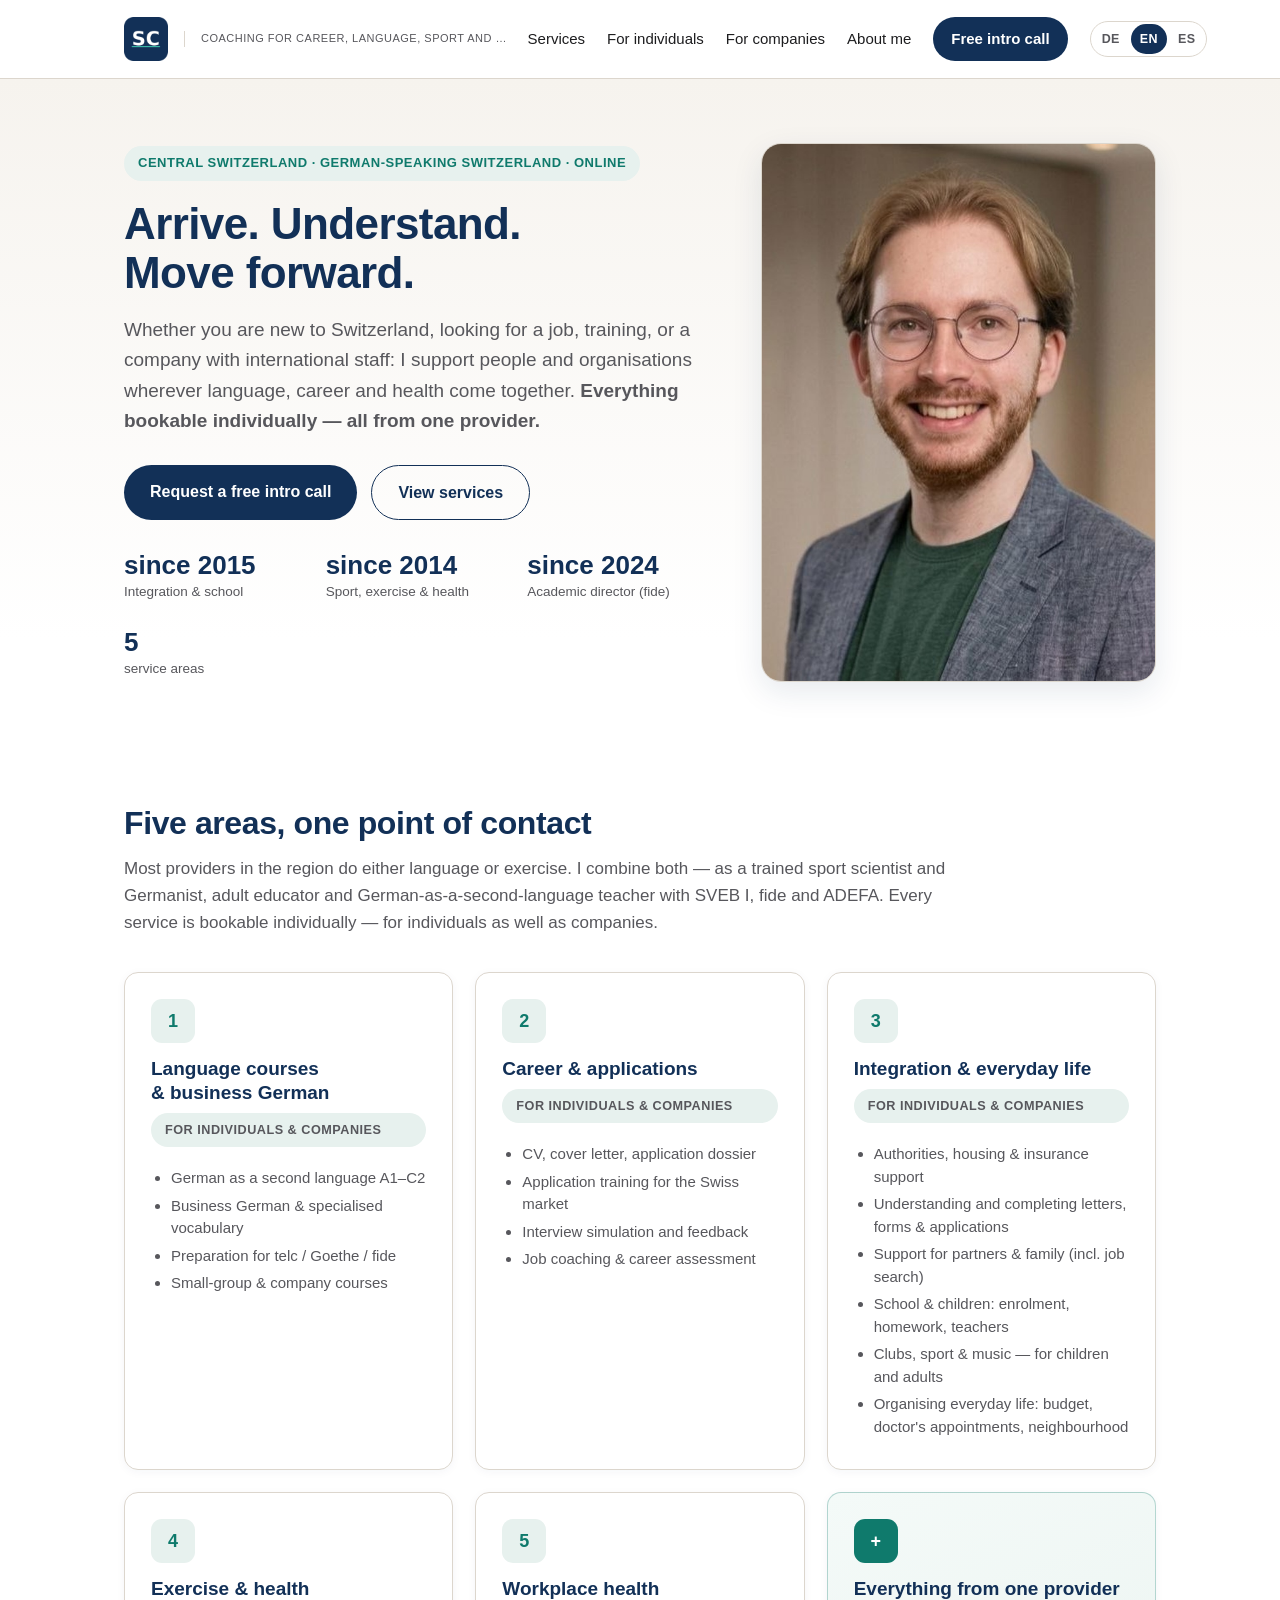
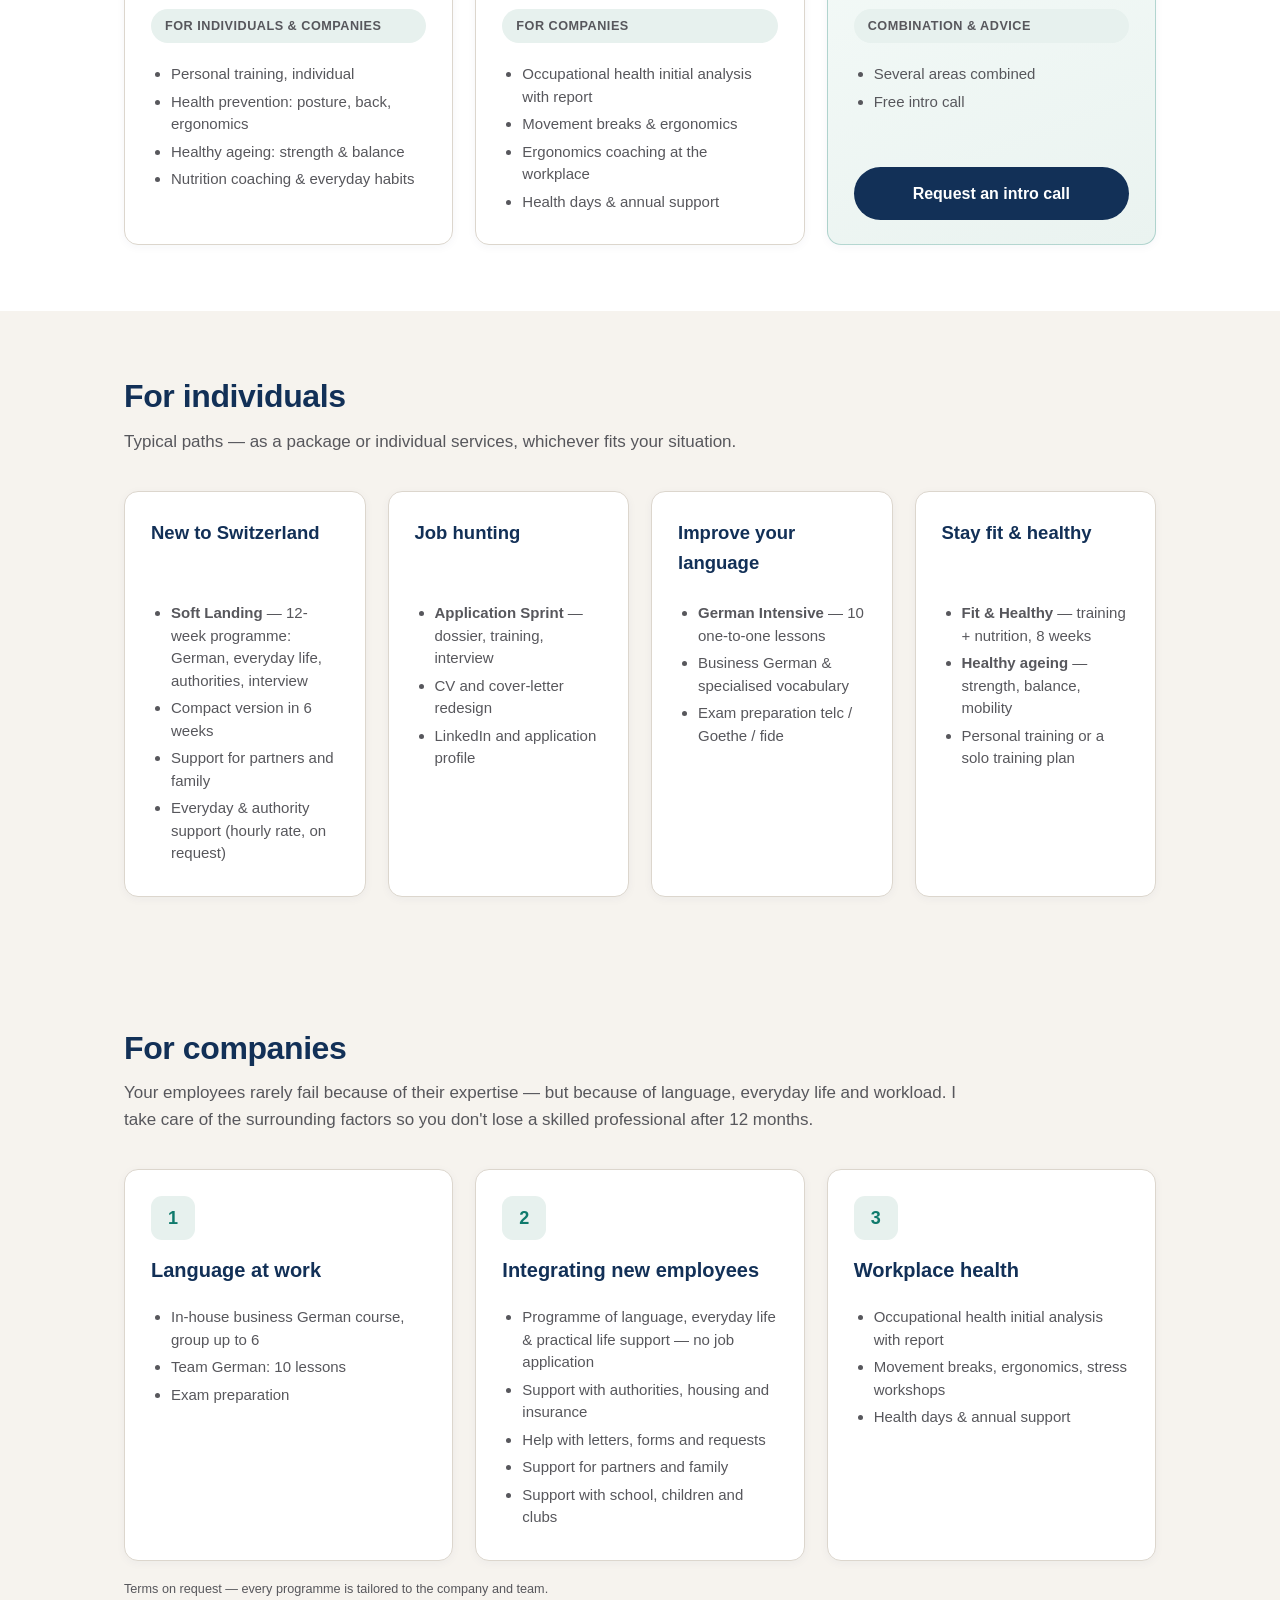
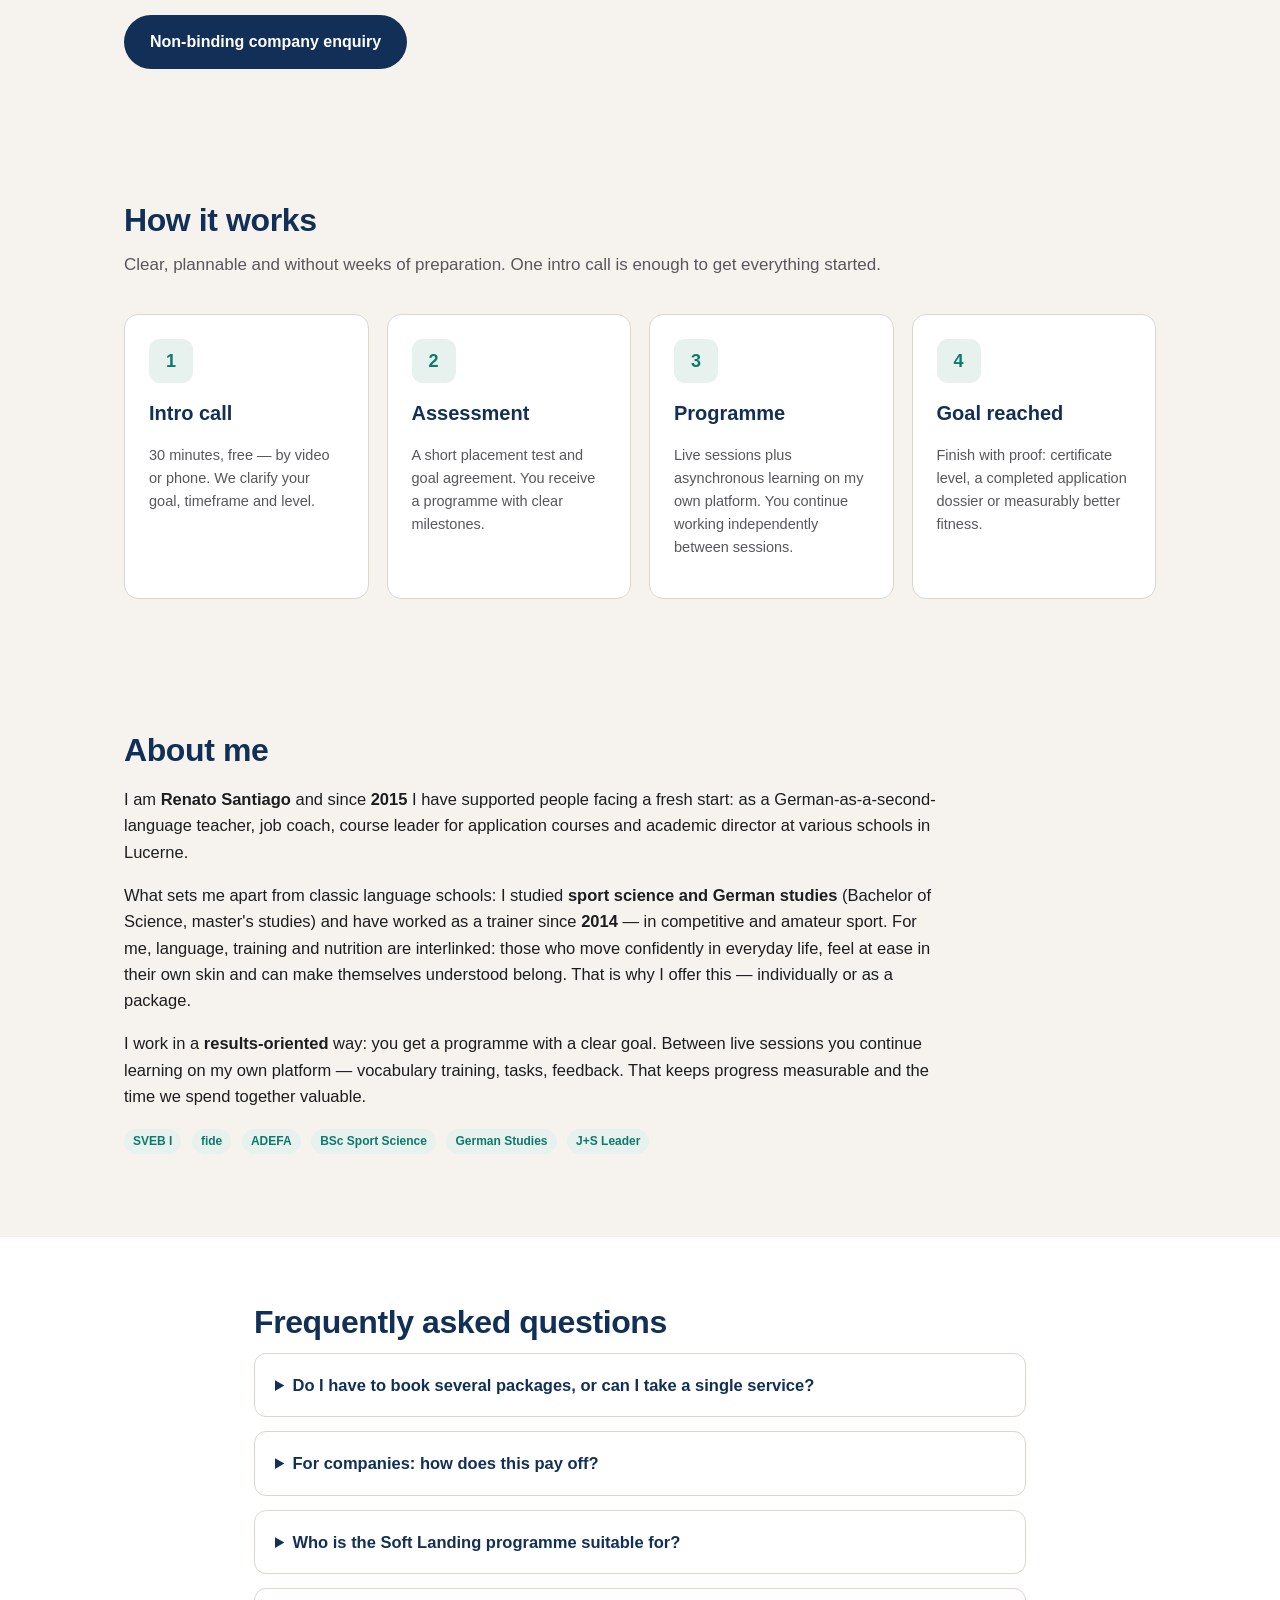
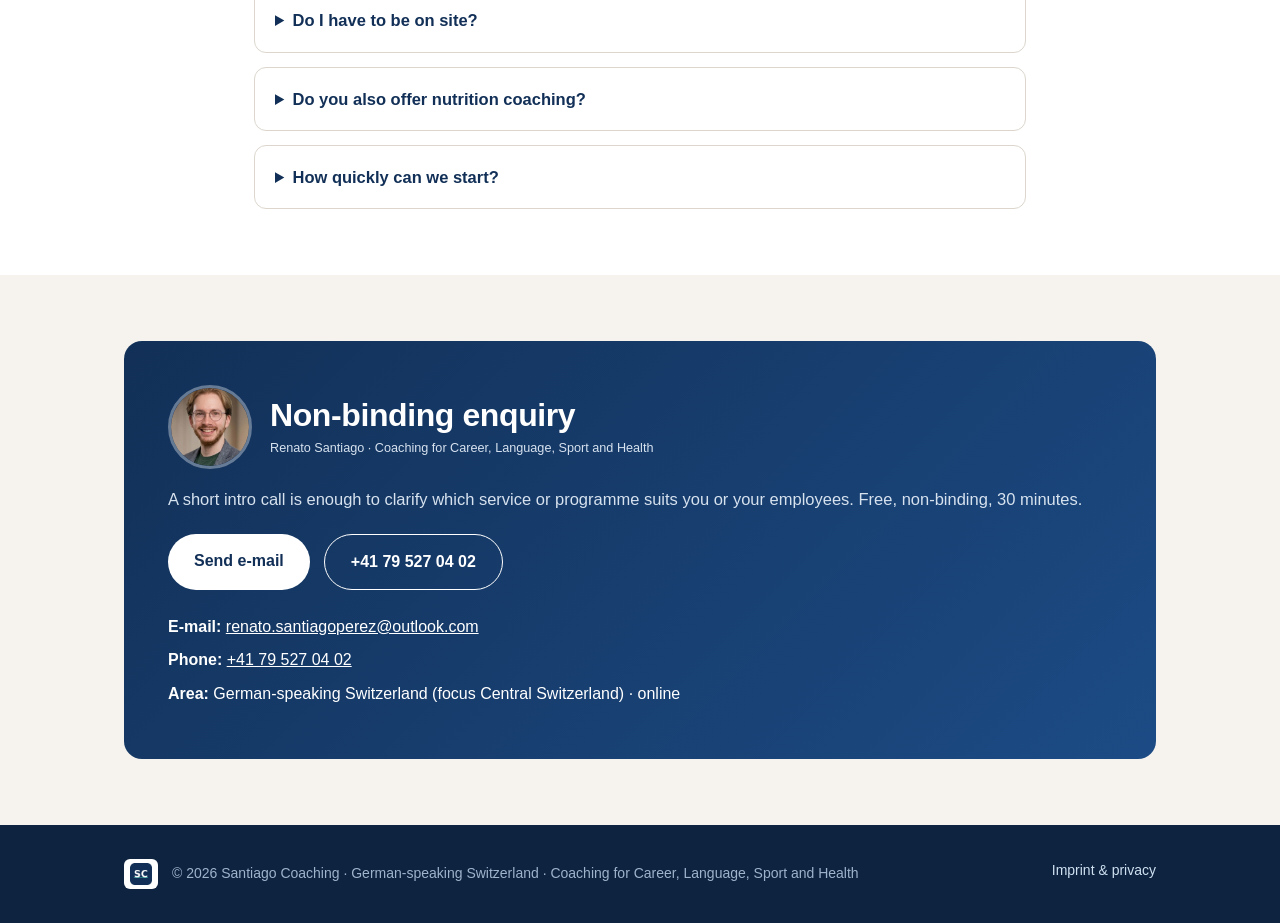
==== en/index.html @ b0f4c7f5 "Website: SC-Logo + Favicon, Preise entfernt (DE/EN/ES), og:title/Marke konsistent" ====
<!DOCTYPE html>
<html lang="en">
<head>
<meta charset="utf-8">
<meta name="viewport" content="width=device-width,initial-scale=1">
<title>Santiago Coaching — Coaching for Career, Language, Sport and Health</title>
<link rel="icon" type="image/png" sizes="32x32" href="../assets/favicon-32.png">
<link rel="icon" type="image/png" sizes="16x16" href="../assets/favicon-16.png">
<link rel="apple-touch-icon" sizes="180x180" href="../assets/favicon-180.png">
<meta property="og:image" content="https://santiagocoaching.ch/assets/og-image.png">
<meta name="description" content="Language courses, business German, job-application and integration support, plus exercise, health and nutrition coaching — all from one provider, in German-speaking Switzerland. For individuals and companies.">
<link rel="canonical" href="https://santiagocoaching.ch/en/">
<link rel="alternate" hreflang="de-CH" href="https://santiagocoaching.ch/">
<link rel="alternate" hreflang="en" href="https://santiagocoaching.ch/en/">
<link rel="alternate" hreflang="es" href="https://santiagocoaching.ch/es/">
<meta property="og:title" content="Renato Santiago — Language, Career, Integration &amp; Health">
<meta property="og:description" content="Arrive. Understand. Move forward. Language courses, career &amp; applications, integration, exercise &amp; health — all from one provider in German-speaking Switzerland.">
<meta property="og:type" content="website">
<meta property="og:locale" content="en">
<link rel="stylesheet" href="../assets/style.css">
</head>
<body>

<header class="site">
  <div class="wrap">
    <div class="brand">
      <img class="logo" src="../assets/logo-santiago-coaching.png" alt="Santiago Coaching" width="80" height="80">
      <span class="brand-sub">Coaching for Career, Language, Sport and Health</span>
    </div>
    <nav class="main">
      <a href="#services">Services</a>
      <a href="#private">For individuals</a>
      <a href="#companies">For companies</a>
      <a href="#about">About me</a>
      <a class="cta" href="#contact">Free intro call</a>
      <span class="langswitch">
        <a href="../" >DE</a>
        <a href="./" class="active">EN</a>
        <a href="../es/">ES</a>
      </span>
    </nav>
  </div>
</header>

<div class="hero">
  <div class="wrap">
    <div>
      <span class="eyebrow">Central Switzerland · German-speaking Switzerland · online</span>
      <h1>Arrive. Understand.<br>Move forward.</h1>
      <p class="lead">
        Whether you are new to Switzerland, looking for a job, training, or a company with
        international staff: I support people and organisations wherever language, career and
        health come together.
        <strong>Everything bookable individually — all from one provider.</strong>
      </p>
      <div class="btnrow">
        <a class="btn primary" href="#contact">Request a free intro call</a>
        <a class="btn ghost" href="#services">View services</a>
      </div>
      <div class="trust">
        <div><b>since 2015</b>Integration &amp; school</div>
        <div><b>since 2014</b>Sport, exercise &amp; health</div>
        <div><b>since 2024</b>Academic director (fide)</div>
        <div><b>5</b>service areas</div>
      </div>
    </div>
    <div class="photo">
      <img src="../assets/hero_portrait.jpg" alt="Portrait of Renato Santiago — coach for language, career, integration and health in German-speaking Switzerland" width="626" height="856">
    </div>
  </div>
</div>

<section id="services">
  <div class="wrap">
    <h2>Five areas, one point of contact</h2>
    <p class="sub">
      Most providers in the region do either language or exercise.
      I combine both — as a trained sport scientist and Germanist, adult educator and
      German-as-a-second-language teacher with SVEB I, fide and ADEFA. Every service is
      bookable individually — for individuals as well as companies.
    </p>
    <div class="grid c3 services">

      <div class="card">
        <div class="ico">1</div>
        <h3>Language courses &amp; business German</h3>
        <p class="small eyebrow">for individuals &amp; companies</p>
        <ul>
          <li>German as a second language A1–C2</li>
          <li>Business German &amp; specialised vocabulary</li>
          <li>Preparation for telc / Goethe / fide</li>
          <li>Small-group &amp; company courses</li>
        </ul>
      </div>

      <div class="card">
        <div class="ico">2</div>
        <h3>Career &amp; applications</h3>
        <p class="small eyebrow">for individuals &amp; companies</p>
        <ul>
          <li>CV, cover letter, application dossier</li>
          <li>Application training for the Swiss market</li>
          <li>Interview simulation and feedback</li>
          <li>Job coaching &amp; career assessment</li>
        </ul>
      </div>

      <div class="card">
        <div class="ico">3</div>
        <h3>Integration &amp; everyday life</h3>
        <p class="small eyebrow">for individuals &amp; companies</p>
        <ul>
          <li>Authorities, housing &amp; insurance support</li>
          <li>Understanding and completing letters, forms &amp; applications</li>
          <li>Support for partners &amp; family (incl. job search)</li>
          <li>School &amp; children: enrolment, homework, teachers</li>
          <li>Clubs, sport &amp; music — for children and adults</li>
          <li>Organising everyday life: budget, doctor's appointments, neighbourhood</li>
        </ul>
      </div>

      <div class="card">
        <div class="ico">4</div>
        <h3>Exercise &amp; health</h3>
        <p class="small eyebrow">for individuals &amp; companies</p>
        <ul>
          <li>Personal training, individual</li>
          <li>Health prevention: posture, back, ergonomics</li>
          <li>Healthy ageing: strength &amp; balance</li>
          <li>Nutrition coaching &amp; everyday habits</li>
        </ul>
      </div>


      <div class="card">
        <div class="ico">5</div>
        <h3>Workplace health</h3>
        <p class="small eyebrow">for companies</p>
        <ul>
          <li>Occupational health initial analysis with report</li>
          <li>Movement breaks &amp; ergonomics</li>
          <li>Ergonomics coaching at the workplace</li>
          <li>Health days &amp; annual support</li>
        </ul>
      </div>

      <div class="card cta-card">
        <div class="ico">+</div>
        <h3>Everything from one provider</h3>
        <p class="small eyebrow">Combination &amp; advice</p>
        <ul>
          <li>Several areas combined</li>
          <li>Free intro call</li>
        </ul>
        <a class="btn primary" href="#contact" style="margin-top:auto">Request an intro call</a>
      </div>

    </div>
  </div>
</section>

<section class="alt" id="private">
  <div class="wrap">
    <h2>For individuals</h2>
    <p class="sub">Typical paths — as a package or individual services, whichever fits your situation.</p>
    <div class="grid c4">
      <div class="card">
        <h3>New to Switzerland</h3>
        <ul>
          <li><strong>Soft Landing</strong> — 12-week programme: German, everyday life, authorities, interview</li>
          <li>Compact version in 6 weeks</li>
          <li>Support for partners and family</li>
          <li>Everyday &amp; authority support (hourly rate, on request)</li>
        </ul>
      </div>
      <div class="card">
        <h3>Job hunting</h3>
        <ul>
          <li><strong>Application Sprint</strong> — dossier, training, interview</li>
          <li>CV and cover-letter redesign</li>
          <li>LinkedIn and application profile</li>
        </ul>
      </div>
      <div class="card">
        <h3>Improve your language</h3>
        <ul>
          <li><strong>German Intensive</strong> — 10 one-to-one lessons</li>
          <li>Business German &amp; specialised vocabulary</li>
          <li>Exam preparation telc / Goethe / fide</li>
        </ul>
      </div>
      <div class="card">
        <h3>Stay fit &amp; healthy</h3>
        <ul>
          <li><strong>Fit &amp; Healthy</strong> — training + nutrition, 8 weeks</li>
          <li><strong>Healthy ageing</strong> — strength, balance, mobility</li>
          <li>Personal training or a solo training plan</li>
        </ul>
      </div>
    </div>
  </div>
</section>


<section class="alt" id="companies">
  <div class="wrap">
    <h2>For companies</h2>
    <p class="sub">
      Your employees rarely fail because of their expertise — but because of language, everyday
      life and workload. I take care of the surrounding factors so you don't lose a skilled
      professional after 12 months.
    </p>
    <div class="grid c3">
      <div class="card">
        <div class="ico">1</div>
        <h3>Language at work</h3>
        <ul>
          <li>In-house business German course, group up to 6</li>
          <li>Team German: 10 lessons</li>
          <li>Exam preparation</li>
        </ul>
      </div>
      <div class="card">
        <div class="ico">2</div>
        <h3>Integrating new employees</h3>
        <ul>
          <li>Programme of language, everyday life &amp; practical life support — no job application</li>
          <li>Support with authorities, housing and insurance</li>
          <li>Help with letters, forms and requests</li>
          <li>Support for partners and family</li>
          <li>Support with school, children and clubs</li>
        </ul>
      </div>
      <div class="card">
        <div class="ico">3</div>
        <h3>Workplace health</h3>
        <ul>
          <li>Occupational health initial analysis with report</li>
          <li>Movement breaks, ergonomics, stress workshops</li>
          <li>Health days &amp; annual support</li>
        </ul>
      </div>
    </div>
    <p class="small" style="margin-top:18px">Terms on request — every programme is tailored to the company and team.</p>
    <div class="btnrow" style="margin-top:16px">
      <a class="btn primary" href="#contact">Non-binding company enquiry</a>
    </div>
  </div>
</section>

<section class="alt" id="process">
  <div class="wrap">
    <h2>How it works</h2>
    <p class="sub">Clear, plannable and without weeks of preparation. One intro call is enough to get everything started.</p>
    <div class="steps">
      <div class="step">
        <h3>Intro call</h3>
        <p class="small">30 minutes, free — by video or phone. We clarify your goal, timeframe and level.</p>
      </div>
      <div class="step">
        <h3>Assessment</h3>
        <p class="small">A short placement test and goal agreement. You receive a programme with clear milestones.</p>
      </div>
      <div class="step">
        <h3>Programme</h3>
        <p class="small">Live sessions plus asynchronous learning on my own platform. You continue working independently between sessions.</p>
      </div>
      <div class="step">
        <h3>Goal reached</h3>
        <p class="small">Finish with proof: certificate level, a completed application dossier or measurably better fitness.</p>
      </div>
    </div>
  </div>
</section>

<section class="alt" id="about">
  <div class="wrap">
    <div class="narrow">
    <h2>About me</h2>
    <p>
      I am <strong>Renato Santiago</strong> and since <strong>2015</strong> I have supported people
      facing a fresh start: as a German-as-a-second-language teacher, job coach, course leader
      for application courses and academic director at various schools in Lucerne.
    </p>
    <p>
      What sets me apart from classic language schools: I studied <strong>sport science and
      German studies</strong> (Bachelor of Science, master's studies) and have worked as a trainer
      since <strong>2014</strong> — in competitive and amateur sport. For me, language, training
      and nutrition are interlinked: those who move confidently in everyday life, feel at ease in
      their own skin and can make themselves understood belong. That is why I offer this — individually or as a package.
    </p>
    <p>
      I work in a <strong>results-oriented</strong> way: you get a programme with a clear goal. Between live sessions you continue learning on my own
      platform — vocabulary training, tasks, feedback. That keeps progress measurable and the time we
      spend together valuable.
    </p>
    <p>
      <span class="badge">SVEB I</span>
      <span class="badge">fide</span>
      <span class="badge">ADEFA</span>
      <span class="badge">BSc Sport Science</span>
      <span class="badge">German Studies</span>
      <span class="badge">J+S Leader</span>
    </p>
    </div>
  </div>
</section>

<section id="faq">
  <div class="wrap narrow">
    <h2>Frequently asked questions</h2>
    <div class="faq">
      <details>
        <summary>Do I have to book several packages, or can I take a single service?</summary>
        <p>Single services are always possible. The packages — for example <strong>Soft Landing</strong> — are just suggestions from the toolkit and can be shortened, extended or combined. Individual lessons, a training plan or nutrition coaching are equally bookable.</p>
      </details>
      <details>
        <summary>For companies: how does this pay off?</summary>
        <p>Experience shows that a failed international assignment costs a company a multiple of the integration programme — through re-recruitment, vacancy and lost productivity. The programme is therefore risk mitigation, not a training-cost line item. Terms on request.</p>
      </details>
      <details>
        <summary>Who is the Soft Landing programme suitable for?</summary>
        <p>For people who are new to Switzerland and want to arrive professionally — from day one. Also suitable for partners.</p>
      </details>
      <details>
        <summary>Do I have to be on site?</summary>
        <p>No. Live sessions take place by video, and you use the learning platform independently of time. On-site appointments in German-speaking Switzerland are possible on request, for example for application or authority support.</p>
      </details>
      <details>
        <summary>Do you also offer nutrition coaching?</summary>
        <p>Yes — as coaching on habits, everyday practicality and sports nutrition. Not nutrition <em>therapy</em>, not medical treatment and no health-insurance billing. If someone needs medical nutrition, I refer them to a recognised specialist.</p>
      </details>
      <details>
        <summary>How quickly can we start?</summary>
        <p>Usually within two weeks of the intro call. For urgent cases (start date already agreed) short-notice start dates are possible too.</p>
      </details>
    </div>
  </div>
</section>

<section class="alt" id="contact">
  <div class="wrap">
    <div class="contact-box">
      <div class="contact-head">
        <img class="contact-avatar" src="../assets/avatar_renato.jpg" alt="Renato Santiago" width="96" height="96">
        <div>
          <h2 style="margin-bottom:4px">Non-binding enquiry</h2>
          <p class="small" style="margin:0">Renato Santiago · Coaching for Career, Language, Sport and Health</p>
        </div>
      </div>
      <p>A short intro call is enough to clarify which service or programme suits you or your employees. Free, non-binding, 30 minutes.</p>
      <div class="btnrow" style="margin-top:22px">
        <a class="btn primary" href="mailto:renato.santiagoperez@outlook.com?subject=Enquiry%20Renato%20Santiago">Send e-mail</a>
        <a class="btn ghost" style="border-color:#fff;color:#fff" href="tel:+41795270402">+41 79 527 04 02</a>
      </div>
      <ul class="contact-list">
        <li><strong>E-mail:</strong> <a href="mailto:renato.santiagoperez@outlook.com">renato.santiagoperez@outlook.com</a></li>
        <li><strong>Phone:</strong> <a href="tel:+41795270402">+41 79 527 04 02</a></li>
        <li><strong>Area:</strong> German-speaking Switzerland (focus Central Switzerland) · online</li>
      </ul>
    </div>
  </div>
</section>

<footer class="site">
  <div class="wrap">
    <div class="foot-brand">
      <img src="../assets/logo-santiago-coaching.png" alt="Santiago Coaching" height="34" width="34">
      <span>© 2026 Santiago Coaching · German-speaking Switzerland · Coaching for Career, Language, Sport and Health</span>
    </div>
    <div>
      <a href="imprint.html">Imprint &amp; privacy</a>
    </div>
  </div>
</footer>

</body>
</html>
---- assets/style.css ----
/* Renato Santiago — Grundstyles (Web + Print) */
:root{
  --navy:#123057;
  --navy-2:#1c4b85;
  --teal:#0f7a6c;
  --sand:#f6f3ee;
  --line:#dcd6cd;
  --ink:#1d1d1f;
  --grey:#57575c;
  --white:#ffffff;
  --shadow:0 10px 30px rgba(18,48,87,.10);
  --radius:14px;
}
*{box-sizing:border-box}
html{-webkit-text-size-adjust:100%}
body{
  margin:0;
  font-family:"Inter","Helvetica Neue",Helvetica,Arial,sans-serif;
  color:var(--ink);
  background:var(--white);
  line-height:1.6;
  font-size:16.5px;
}
img{max-width:100%;display:block}
a{color:var(--navy-2);text-decoration:none}
a:hover{text-decoration:underline}

.wrap{max-width:1080px;margin:0 auto;padding:0 24px}
.narrow{max-width:820px}

/* ---------- Header ---------- */
header.site{
  position:sticky;top:0;z-index:50;
  background:rgba(255,255,255,.94);
  backdrop-filter:blur(8px);
  border-bottom:1px solid var(--line);
}
header.site .wrap{display:flex;align-items:center;justify-content:space-between;gap:18px;height:78px}
.brand{display:flex;align-items:center;gap:16px;font-weight:700;color:var(--navy);letter-spacing:.2px;min-width:0}
.brand img.logo{height:44px;width:auto;flex:none}
.brand .brand-sub{
  display:block;font-weight:500;color:var(--grey);font-size:11px;letter-spacing:.5px;
  text-transform:uppercase;border-left:1px solid var(--line);padding-left:16px;line-height:1.4;
  white-space:nowrap;overflow:hidden;text-overflow:ellipsis;
}
nav.main{display:flex;gap:22px;font-size:15px;align-items:center;flex-wrap:nowrap;min-width:0}
nav.main a{white-space:nowrap}
nav.main a{color:var(--ink);font-weight:500}
nav.main a.cta{
  background:var(--navy);color:#fff;padding:10px 18px;border-radius:999px;font-weight:600;
}
nav.main a.cta:hover{background:var(--navy-2);text-decoration:none}

/* ---------- Language switcher ---------- */
nav.main .langswitch{display:flex;gap:2px;align-items:center;border:1px solid var(--line);border-radius:999px;padding:2px}
nav.main .langswitch a{
  font-size:12.5px;font-weight:600;padding:5px 9px;border-radius:999px;color:var(--grey);
  letter-spacing:.4px;
}
nav.main .langswitch a:hover{background:#eef3f9;text-decoration:none}
nav.main .langswitch a.active{background:var(--navy);color:#fff}
@media (max-width:900px){
  nav.main .langswitch a{padding:4px 7px;font-size:12px}
}


/* ---------- Hero ---------- */
.hero{background:linear-gradient(180deg,var(--sand),var(--white) 85%)}
.hero .wrap{
  display:grid;grid-template-columns:1.25fr .85fr;gap:56px;align-items:start;
  padding:64px 24px 56px;
}
.hero .wrap > *{min-width:0}
.hero .wrap{align-items:center}
.hero .photo{align-self:start}
.eyebrow{
  display:inline-block;background:#e7f1ee;color:var(--teal);
  font-size:13px;font-weight:700;letter-spacing:.5px;text-transform:uppercase;
  padding:7px 14px;border-radius:999px;margin-bottom:18px;
}
.hero h1{font-size:44px;line-height:1.12;margin:0 0 18px;color:var(--navy);letter-spacing:-.6px}
.hero p.lead{font-size:19px;color:var(--grey);margin:0 0 28px;max-width:56ch}
.btnrow{display:flex;gap:14px;flex-wrap:wrap}
.btn{
  display:inline-block;padding:14px 26px;border-radius:999px;font-weight:600;font-size:16px;
  transition:transform .15s ease, background .15s ease;
}
.btn.primary{background:var(--navy);color:#fff}
.btn.primary:hover{background:var(--navy-2);text-decoration:none;transform:translateY(-1px)}
.btn.ghost{border:1.5px solid var(--navy);color:var(--navy);background:transparent}
.btn.ghost:hover{background:#eef3f9;text-decoration:none}
.hero .photo{
  border-radius:20px;overflow:hidden;box-shadow:var(--shadow);
  border:1px solid var(--line);background:var(--sand);
}
.hero .photo img{width:100%;height:100%;object-fit:cover}
.trust{display:grid;grid-template-columns:repeat(3,minmax(0,1fr));gap:24px;margin-top:30px;align-items:start}
.trust div{font-size:13.5px;color:var(--grey);min-width:0;hyphens:auto}
.trust b{display:block;font-size:26px;color:var(--navy);line-height:1.2}
@media (max-width:640px){.trust{grid-template-columns:1fr 1fr;gap:20px}}

/* ---------- Sections ---------- */
section{padding:66px 0}
section.alt{background:var(--sand)}
h2{font-size:32px;color:var(--navy);margin:0 0 12px;letter-spacing:-.4px;line-height:1.2}
h3{font-size:20px;color:var(--navy);margin:0 0 8px}
.sub{color:var(--grey);font-size:17px;max-width:88ch;margin:0 0 36px}

/* Cards */
.grid{display:grid;gap:22px}
.grid > .card{align-items:stretch}
.grid.c4{grid-template-columns:repeat(4,minmax(0,1fr))}
.grid.c5{grid-template-columns:repeat(5,minmax(0,1fr))}
.grid.c3{grid-template-columns:repeat(3,minmax(0,1fr))}
.grid.c2{grid-template-columns:repeat(2,minmax(0,1fr))}
.card{
  background:#fff;border:1px solid var(--line);border-radius:var(--radius);
  padding:26px;box-shadow:0 2px 10px rgba(18,48,87,.045);
  display:flex;flex-direction:column;height:100%;
}
.card .ico{
  width:44px;height:44px;border-radius:11px;background:#e7f1ee;color:var(--teal);
  display:grid;place-items:center;font-weight:800;margin-bottom:14px;font-size:18px;
}
.card ul{margin:12px 0 0;padding-left:18px;color:var(--grey);font-size:15px;overflow-wrap:break-word}
.card li{margin-bottom:5px}
.card .price{margin-top:auto;padding-top:18px;font-weight:700;color:var(--navy);white-space:nowrap;font-size:15.5px}
.card ul{min-height:104px}
.card h3{min-height:0}
.grid.c4 .card h3{min-height:74px;font-size:18.5px;hyphens:auto}

/* Process */
.steps{counter-reset:s;display:grid;gap:18px;grid-template-columns:repeat(4,minmax(0,1fr))}
.step{background:#fff;border:1px solid var(--line);border-radius:var(--radius);padding:24px}
.step:before{
  counter-increment:s;content:counter(s);
  display:grid;place-items:center;width:44px;height:44px;border-radius:11px;
  background:#e7f1ee;color:var(--teal);font-weight:800;margin-bottom:14px;font-size:18px;
}
.step .small{font-size:14.5px;color:var(--grey)}

/* Table */
table{width:100%;border-collapse:collapse;background:#fff;border:1px solid var(--line);border-radius:var(--radius);overflow:hidden}
th,td{padding:15px 18px;text-align:left;border-bottom:1px solid var(--line);font-size:15.5px;vertical-align:top}
th{background:var(--navy);color:#fff;font-size:14px;letter-spacing:.3px;text-transform:uppercase}
tr:last-child td{border-bottom:none}
td.price,th.price{text-align:right;white-space:nowrap;font-weight:600;color:var(--navy)}
tr.hi td{background:#eef7f4}

/* FAQ */
.faq{display:grid;gap:14px}
details{background:#fff;border:1px solid var(--line);border-radius:12px;padding:18px 20px}
summary{cursor:pointer;font-weight:600;color:var(--navy)}
details p{margin:12px 0 0;color:var(--grey)}

/* Contact */
.contact-box{
  background:linear-gradient(135deg,var(--navy),var(--navy-2));
  color:#fff;border-radius:18px;padding:44px;
}
.contact-box h2{color:#fff}
.contact-box p{color:#d7e2ef}
.contact-box .btn.primary{background:#fff;color:var(--navy)}
.contact-list{margin:24px 0 0;padding:0;list-style:none}
.contact-list li{margin-bottom:8px;font-size:16px}
.contact-list a{color:#fff;text-decoration:underline}

/* Footer */
footer.site{background:#0d2340;color:#9fb3cb;padding:34px 0;font-size:14px}
footer.site a{color:#cfe0f0}
footer.site .wrap{display:flex;justify-content:space-between;gap:18px;flex-wrap:wrap}

/* ---------- Print / A4 documents ---------- */
@page{size:A4;margin:14mm 15mm}
body.print{font-size:11pt;line-height:1.5}
.doc-head{display:flex;justify-content:space-between;align-items:flex-start;gap:20px;border-bottom:3px solid var(--navy);padding-bottom:14px;margin-bottom:22px}
.doc-head .brand{font-size:20px}
.doc-head .meta{text-align:right;font-size:10pt;color:var(--grey);line-height:1.45}
body.print h1{font-size:23pt;color:var(--navy);margin:0 0 6px}
body.print h2{font-size:14pt;color:var(--navy);margin:22px 0 8px;border-bottom:1px solid var(--line);padding-bottom:5px}
body.print h3{font-size:11.5pt;margin:14px 0 4px}
body.print table{font-size:10pt}
body.print th,body.print td{padding:7px 10px}
body.print .grid.c3,body.print .grid.c2{grid-template-columns:repeat(2,1fr)}
body.print .card{padding:14px;box-shadow:none;break-inside:avoid}
body.print .avoid-break{break-inside:avoid}
.flyer{
  border:1px solid var(--line);border-radius:12px;padding:18px;break-inside:avoid;
}
.page-break{break-before:page}
.small{font-size:9.5pt;color:var(--grey)}
.badge{display:inline-block;background:#e7f1ee;color:var(--teal);font-size:9pt;font-weight:700;padding:3px 9px;border-radius:999px;margin-right:6px}

@media (max-width:1100px){
  .grid.c5{grid-template-columns:repeat(3,minmax(0,1fr))}
  .brand .brand-sub{display:none}
}
@media (max-width:900px){
  .hero .wrap{grid-template-columns:1fr;gap:34px;padding:48px 24px 38px}
  .hero .photo{max-width:420px;margin:0 auto}
  .grid.c5{grid-template-columns:repeat(2,minmax(0,1fr))}
  .hero h1{font-size:34px}
  .grid.c4{grid-template-columns:repeat(2,minmax(0,1fr))}
  .grid.c3,.steps{grid-template-columns:repeat(2,minmax(0,1fr))}
  nav.main a:not(.cta){display:none}
}
@media (max-width:680px){
  .grid.c4,.grid.c3,.grid.c5,.grid.c2,.steps,.services{grid-template-columns:1fr}
  .grid.c4 .card h3,.services .card h3,.card ul{min-height:0}
  h2{font-size:27px}
  .hero h1{font-size:31px}
  .trust{grid-template-columns:1fr 1fr}
}
@media (max-width:560px){
  .wrap{padding:0 18px}
  .grid.c4,.grid.c3,.grid.c5,.grid.c2,.steps,.services{grid-template-columns:1fr}
  .hero h1{font-size:28px;letter-spacing:-.3px}
  .hero p.lead{font-size:17.5px}
  .hero .wrap{padding:34px 18px 34px}
  section{padding:48px 0}
  h2{font-size:25px;line-height:1.22}
  h3{font-size:18.5px}
  .sub{font-size:16px;margin-bottom:26px}
  .card ul{min-height:0}
  .grid.c4 .card h3{min-height:0}
  .card{padding:22px}
  .contact-box{padding:28px 22px;border-radius:14px}
  .btn{padding:13px 22px;font-size:15.5px}
  .btnrow .btn{flex:1 1 100%;text-align:center}
  .trust{grid-template-columns:1fr 1fr;gap:16px}
  .trust b{font-size:22px}
  .brand img.logo{height:38px}
  .eyebrow{font-size:12px;padding:6px 12px}
  footer.site .wrap{flex-direction:column;gap:12px}
  .foot-brand{flex-direction:column;align-items:flex-start;gap:8px}
  details{padding:16px}
  .contact-list li{font-size:15px;overflow-wrap:break-word}
  .contact-head{gap:14px}
  .contact-avatar{width:64px;height:64px}
}
@media (max-width:400px){
  .hero h1{font-size:25px}
  h2{font-size:22.5px}
  .wrap{padding:0 15px}
  .trust{grid-template-columns:1fr}
  .card{padding:19px}
  .btn{padding:12px 18px;font-size:15px}
}

/* ---------- Wortmarke & Kontakt ---------- */
.foot-brand{display:flex;align-items:center;gap:14px}
.foot-brand img{background:#fff;border-radius:6px;padding:4px 6px}
.contact-head{display:flex;align-items:center;gap:18px;margin-bottom:14px}
.contact-avatar{width:84px;height:84px;border-radius:50%;object-fit:cover;object-position:center 12%;border:3px solid rgba(255,255,255,.35);flex:none}
@media (max-width:560px){
  .brand .brand-sub{display:none}
  .contact-head{flex-direction:column;align-items:flex-start;gap:12px}
}

/* ---------- Karten-Feinschliff ---------- */
.card h3{text-wrap:balance}
.card ul{padding-left:20px}
.card li{line-height:1.5}
.grid.c3 .card h3{min-height:0}
.grid.c4 .card h3{min-height:64px}
.grid.c4 .card ul{min-height:120px}
.card .hint{color:var(--teal);font-weight:600;font-size:13.5px;letter-spacing:.3px;text-transform:uppercase}

/* Hero-Foto: Naht zwischen Studiohintergrund und Cream-Fläche weich halten */
.photo img{border-radius:var(--radius);box-shadow:0 18px 44px rgba(18,48,87,.14);display:block;width:100%;height:auto}

@media (max-width:1100px){
  .grid.c3{grid-template-columns:repeat(2,minmax(0,1fr))}
}

/* Robuste Darstellung auf allen Geräten: nichts darf horizontal überlaufen */
html,body{overflow-x:hidden}
.wrap,h1,h2,h3,p,li,td,th,.card,.step,.contact-box{overflow-wrap:break-word;word-break:normal}
h1,h2,h3{hyphens:auto;-webkit-hyphens:auto}
img,svg{max-width:100%;height:auto}

/* Knöpfe und kurze Labels never hyphenate/break */
.btn,.badge,.eyebrow,.card .ico,.step:before,nav.main a,th,td.price,.card .hint{
  hyphens:none;-webkit-hyphens:none;overflow-wrap:normal;word-break:keep-all;
}
.btn{white-space:normal}

/* Titelhöhen nur dort erzwingen, wo es Platz gibt */
@media (max-width:900px){
  .services .card h3,.grid.c4 .card h3{min-height:0}
  .card ul,.grid.c4 .card ul{min-height:0}
}

/* Leistungsübersicht: gleiche Titelhöhe -> gleiche Bullet-Baseline (nur wo Platz ist) */
@media (min-width:681px){
  .services .card h3{min-height:48px;display:flex;align-items:flex-start}
}
.services .card p.small.eyebrow{min-height:18px;margin:0 0 8px}
.services .card ul{min-height:0}
.services .card{hyphens:auto;-webkit-hyphens:auto}
.services .card h3{font-size:19px;line-height:1.25}

/* Abschluss-Kachel */
.card.cta-card{background:linear-gradient(160deg,#f4faf8,#eaf3f0);border-color:rgba(15,122,108,.28)}
.card.cta-card .ico{background:var(--teal);color:#fff}
.card.cta-card .btn{margin-top:auto;width:100%;justify-content:center;text-align:center;min-height:46px;align-items:center;display:inline-flex;padding-bottom:14px}
.card.cta-card{padding-bottom:24px}

/* ---------- Endgültige Mobil-Regeln (müssen zuletzt stehen) ---------- */
@media (max-width:680px){
  .grid.c4,.grid.c3,.grid.c5,.grid.c2,.steps,.services,.grid.c3.services{grid-template-columns:1fr}
  .services .card h3,.grid.c4 .card h3{min-height:0}
  .card ul,.grid.c4 .card ul{min-height:0}
  .services .card h3{display:block}
}
@media (max-width:560px){
  .grid.c4,.grid.c3,.grid.c5,.grid.c2,.steps,.services,.grid.c3.services{grid-template-columns:1fr}
}
@media (max-width:400px){
  .grid.c4,.grid.c3,.grid.c5,.grid.c2,.steps,.services,.grid.c3.services{grid-template-columns:1fr}
}
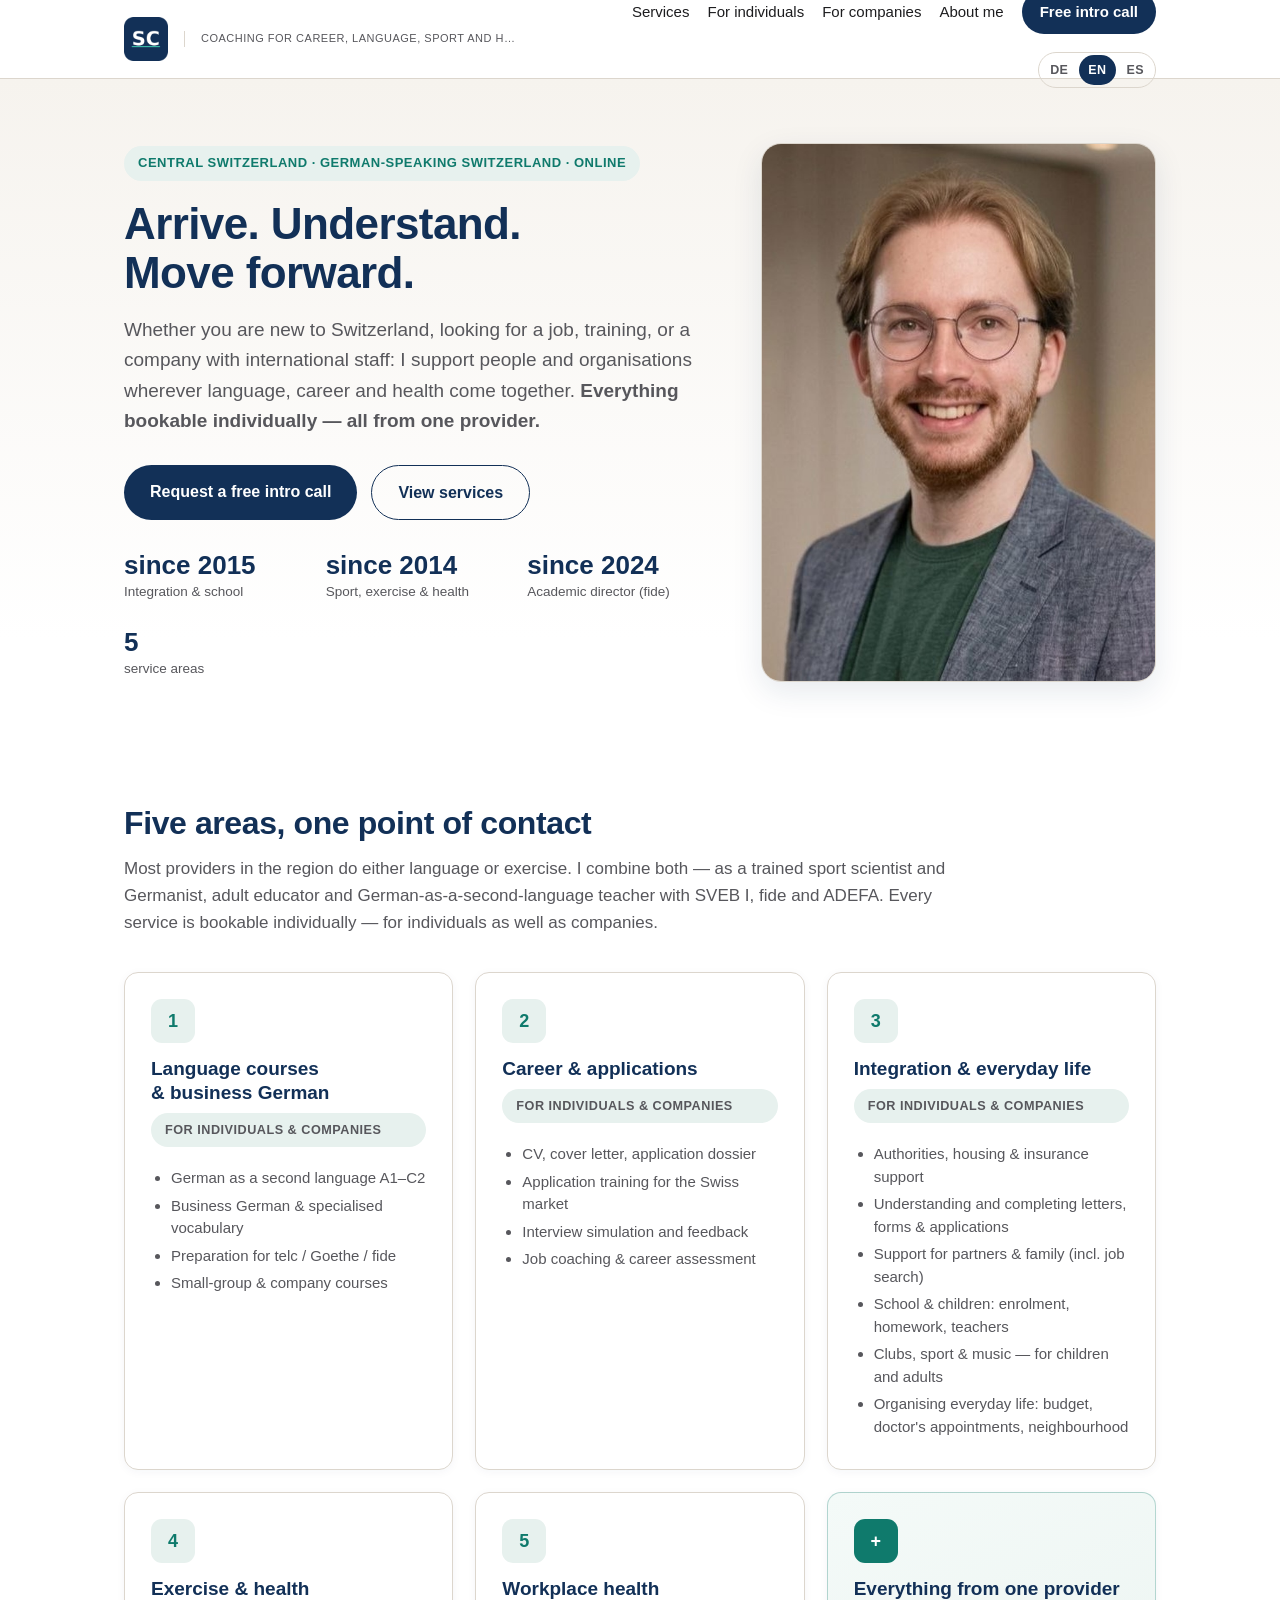
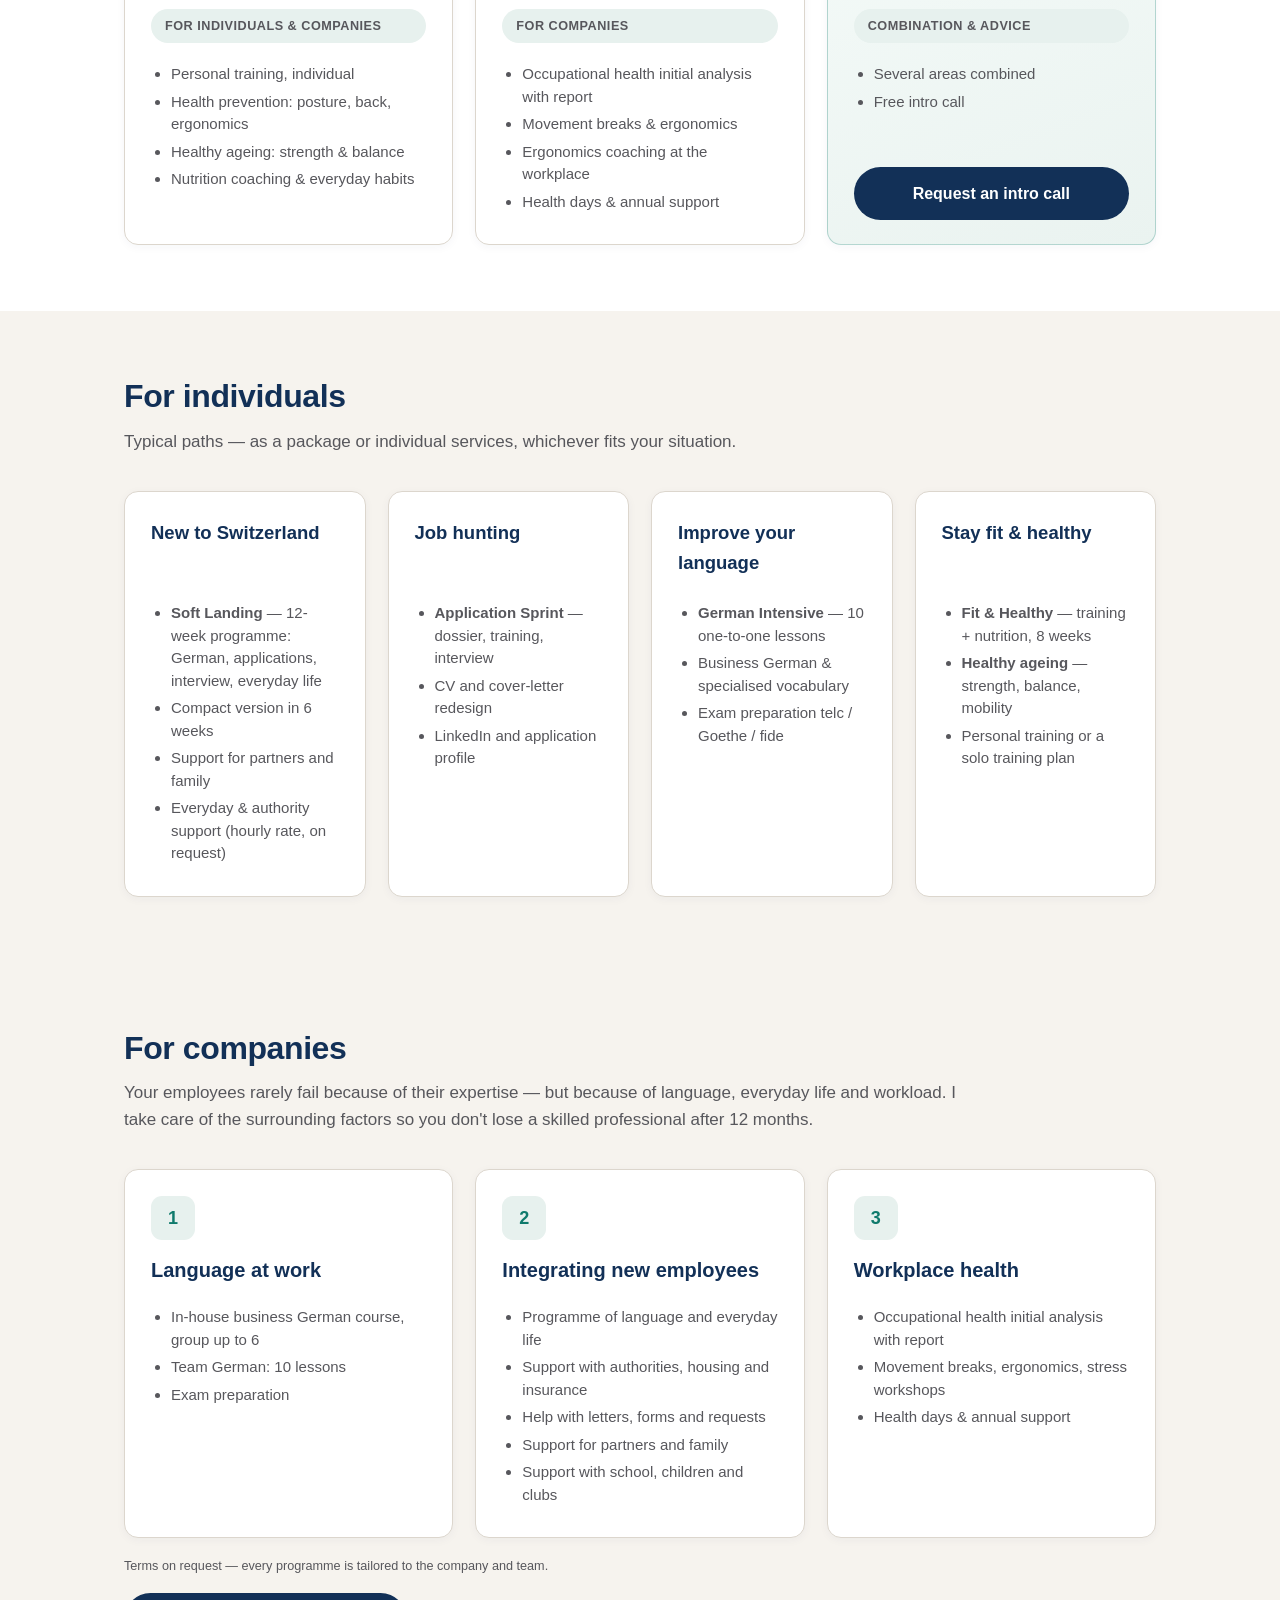
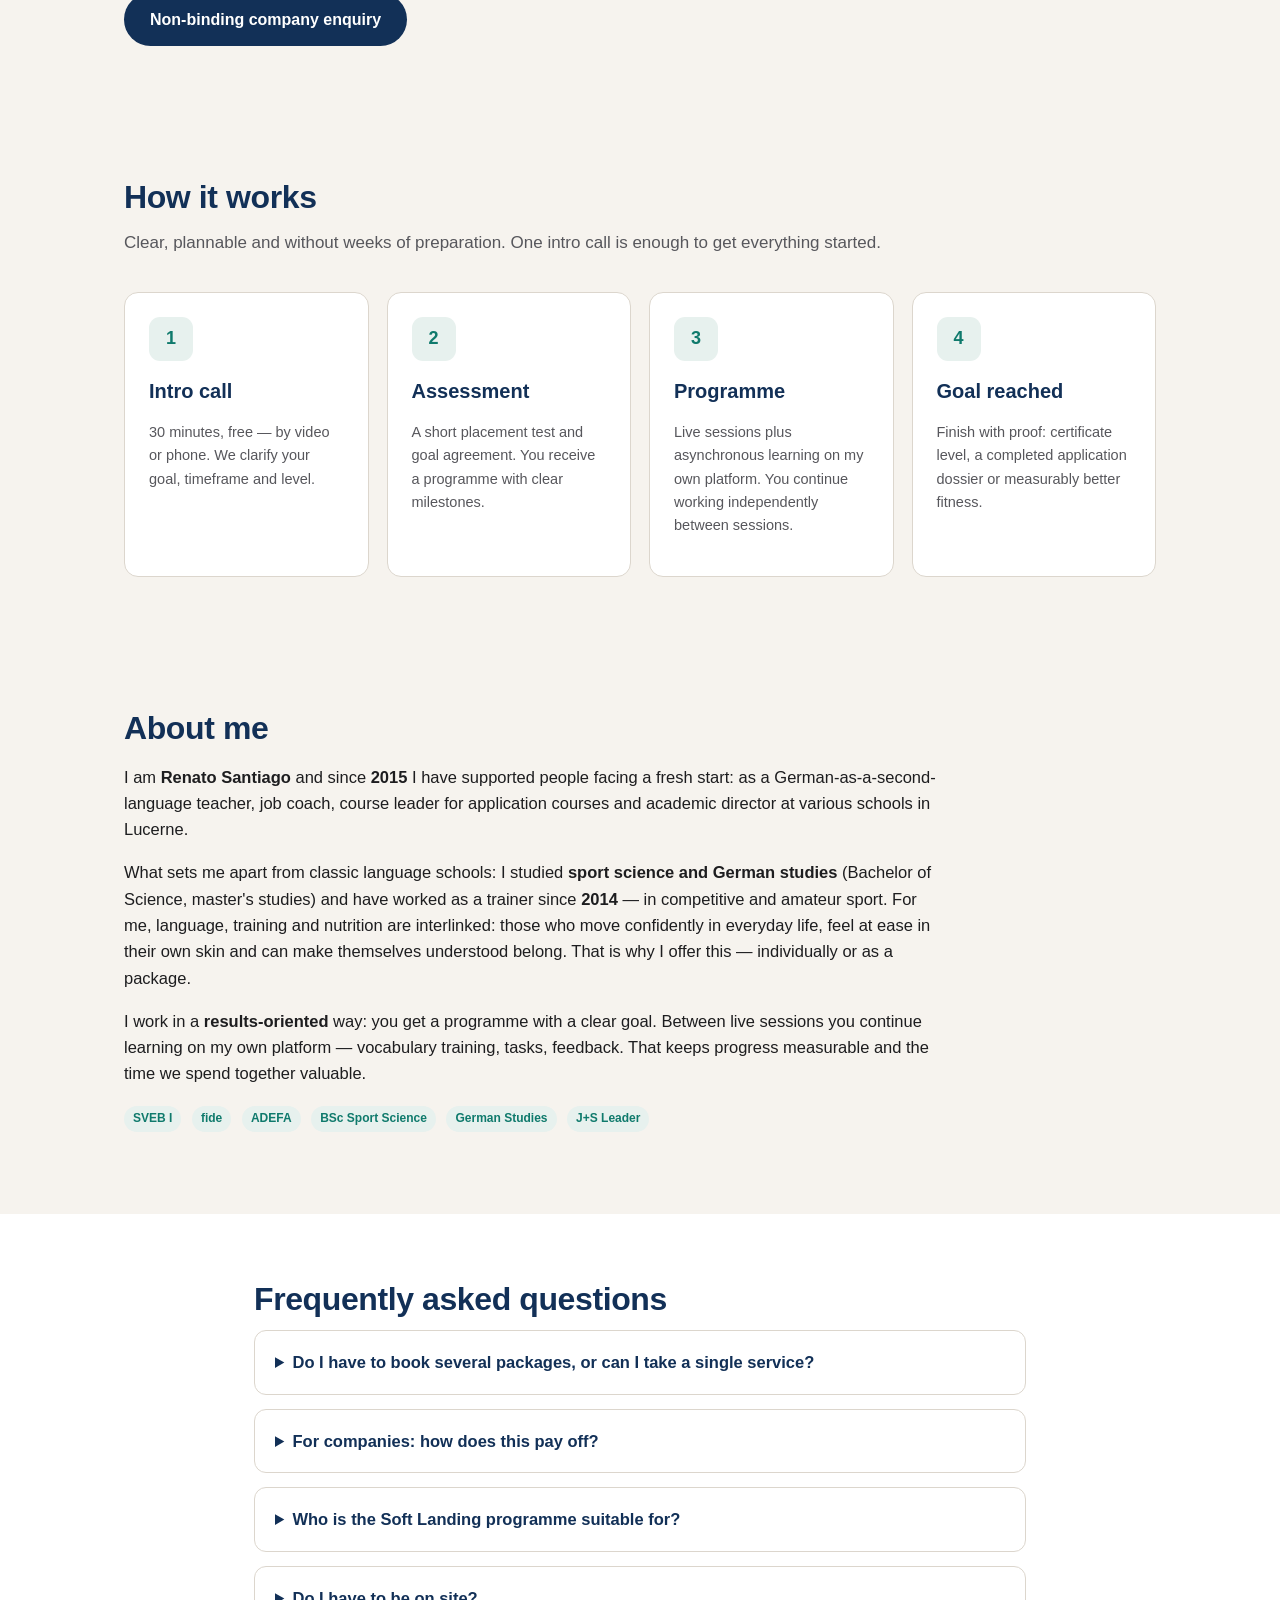
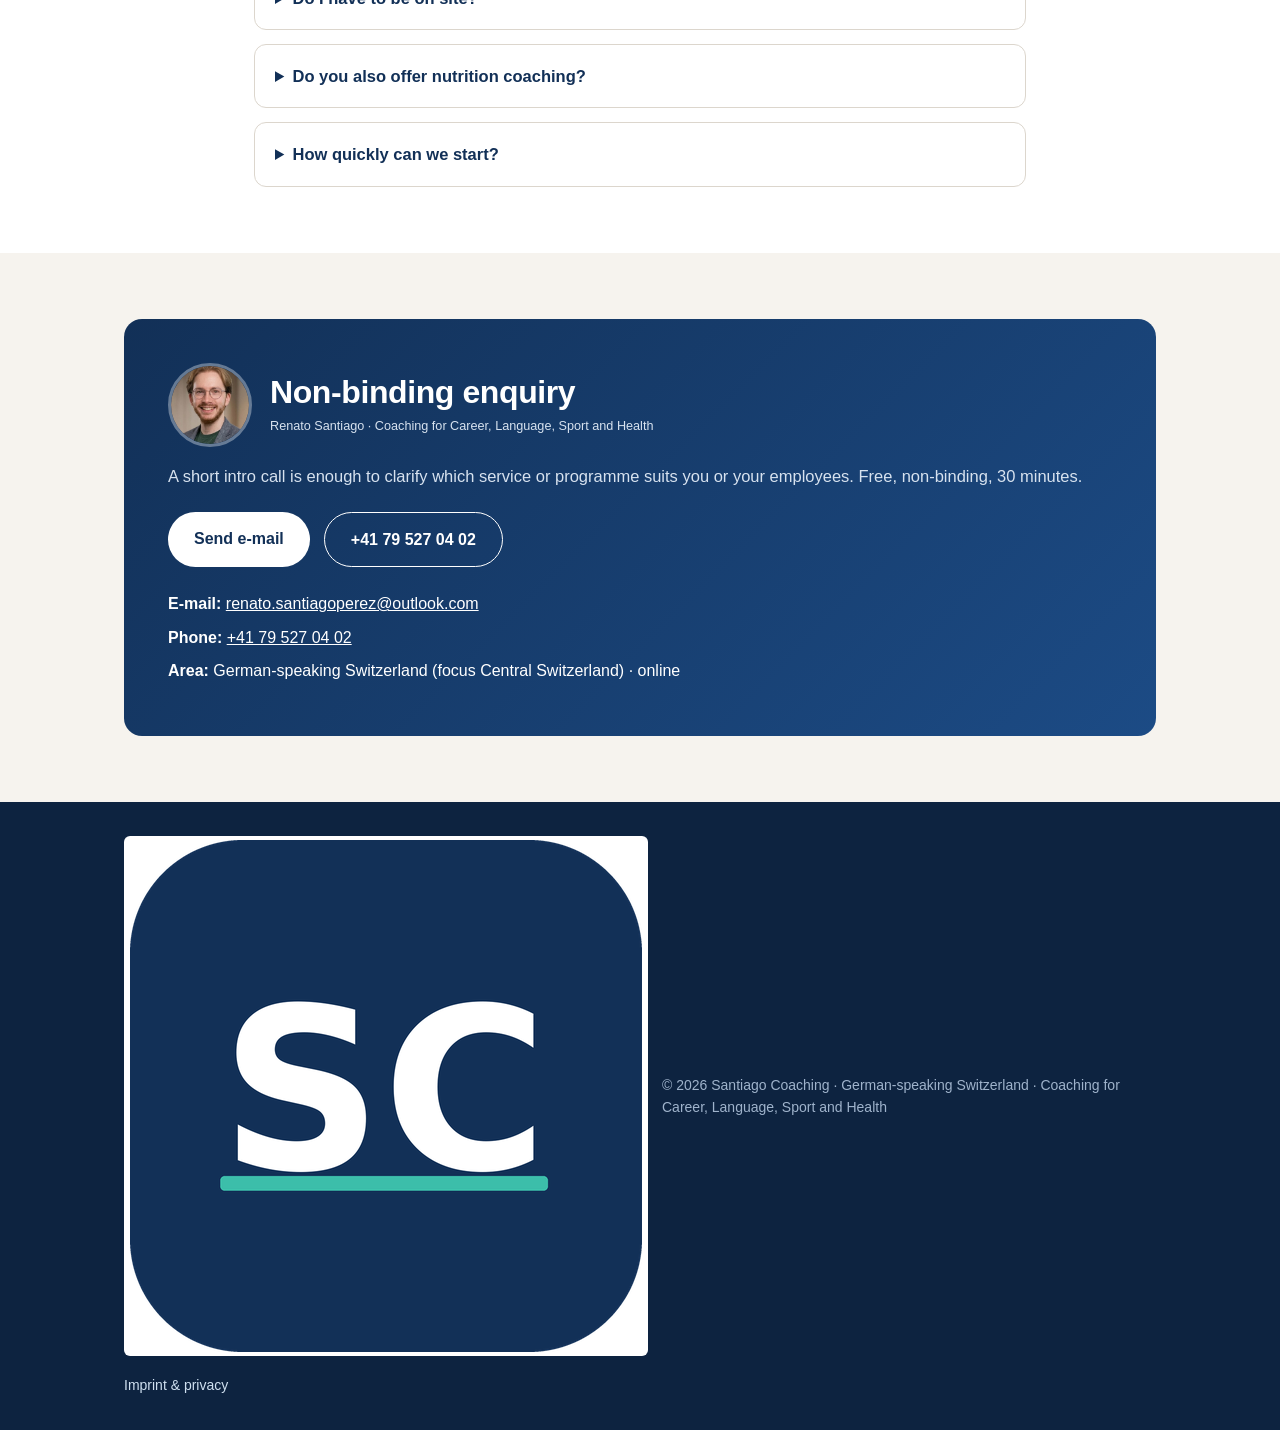
==== commit 1255d593: "Website-Fix: Titel/Slogan DE/EN/ES, Sprachumschalter auf allen Seiten, Menue in Impressum/Aviso lega" ====
--- a/en/index.html
+++ b/en/index.html
@@ -4,16 +4,14 @@
 <meta charset="utf-8">
 <meta name="viewport" content="width=device-width,initial-scale=1">
 <title>Santiago Coaching — Coaching for Career, Language, Sport and Health</title>
-<link rel="icon" type="image/png" sizes="32x32" href="../assets/favicon-32.png">
-<link rel="icon" type="image/png" sizes="16x16" href="../assets/favicon-16.png">
-<link rel="apple-touch-icon" sizes="180x180" href="../assets/favicon-180.png">
-<meta property="og:image" content="https://santiagocoaching.ch/assets/og-image.png">
+<link rel="icon" type="image/png" href="../assets/favicon-32.png">
+<link rel="apple-touch-icon" href="../assets/logo-santiago-coaching-square.png">
 <meta name="description" content="Language courses, business German, job-application and integration support, plus exercise, health and nutrition coaching — all from one provider, in German-speaking Switzerland. For individuals and companies.">
 <link rel="canonical" href="https://santiagocoaching.ch/en/">
 <link rel="alternate" hreflang="de-CH" href="https://santiagocoaching.ch/">
 <link rel="alternate" hreflang="en" href="https://santiagocoaching.ch/en/">
 <link rel="alternate" hreflang="es" href="https://santiagocoaching.ch/es/">
-<meta property="og:title" content="Renato Santiago — Language, Career, Integration &amp; Health">
+<meta property="og:title" content="Santiago Coaching">
 <meta property="og:description" content="Arrive. Understand. Move forward. Language courses, career &amp; applications, integration, exercise &amp; health — all from one provider in German-speaking Switzerland.">
 <meta property="og:type" content="website">
 <meta property="og:locale" content="en">
@@ -24,17 +22,17 @@
 <header class="site">
   <div class="wrap">
     <div class="brand">
-      <img class="logo" src="../assets/logo-santiago-coaching.png" alt="Santiago Coaching" width="80" height="80">
+      <img class="logo" src="../assets/logo-santiago-coaching.png" alt="Santiago Coaching" width="132" height="80">
       <span class="brand-sub">Coaching for Career, Language, Sport and Health</span>
     </div>
     <nav class="main">
-      <a href="#services">Services</a>
-      <a href="#private">For individuals</a>
-      <a href="#companies">For companies</a>
-      <a href="#about">About me</a>
-      <a class="cta" href="#contact">Free intro call</a>
+      <a href="../#services">Services</a>
+      <a href="../#private">For individuals</a>
+      <a href="../#companies">For companies</a>
+      <a href="../#about">About me</a>
+      <a class="cta" href="../#contact">Free intro call</a>
       <span class="langswitch">
-        <a href="../" >DE</a>
+        <a href="../">DE</a>
         <a href="./" class="active">EN</a>
         <a href="../es/">ES</a>
       </span>
@@ -167,7 +165,7 @@
       <div class="card">
         <h3>New to Switzerland</h3>
         <ul>
-          <li><strong>Soft Landing</strong> — 12-week programme: German, everyday life, authorities, interview</li>
+          <li><strong>Soft Landing</strong> — 12-week programme: German, applications, interview, everyday life</li>
           <li>Compact version in 6 weeks</li>
           <li>Support for partners and family</li>
           <li>Everyday &amp; authority support (hourly rate, on request)</li>
@@ -224,7 +222,7 @@
         <div class="ico">2</div>
         <h3>Integrating new employees</h3>
         <ul>
-          <li>Programme of language, everyday life &amp; practical life support — no job application</li>
+          <li>Programme of language and everyday life</li>
           <li>Support with authorities, housing and insurance</li>
           <li>Help with letters, forms and requests</li>
           <li>Support for partners and family</li>
@@ -342,7 +340,7 @@
   <div class="wrap">
     <div class="contact-box">
       <div class="contact-head">
-        <img class="contact-avatar" src="../assets/avatar_renato.jpg" alt="Renato Santiago" width="96" height="96">
+        <img class="contact-avatar" src="../assets/avatar_renato.jpg" alt="Santiago Coaching" width="96" height="96">
         <div>
           <h2 style="margin-bottom:4px">Non-binding enquiry</h2>
           <p class="small" style="margin:0">Renato Santiago · Coaching for Career, Language, Sport and Health</p>
@@ -365,7 +363,7 @@
 <footer class="site">
   <div class="wrap">
     <div class="foot-brand">
-      <img src="../assets/logo-santiago-coaching.png" alt="Santiago Coaching" height="34" width="34">
+      <img src="../assets/logo-santiago-coaching.png" alt="Santiago Coaching" height="34">
       <span>© 2026 Santiago Coaching · German-speaking Switzerland · Coaching for Career, Language, Sport and Health</span>
     </div>
     <div>
--- a/assets/style.css
+++ b/assets/style.css
@@ -43,16 +43,17 @@
   text-transform:uppercase;border-left:1px solid var(--line);padding-left:16px;line-height:1.4;
   white-space:nowrap;overflow:hidden;text-overflow:ellipsis;
 }
-nav.main{display:flex;gap:22px;font-size:15px;align-items:center;flex-wrap:nowrap;min-width:0}
+nav.main{display:flex;gap:18px;font-size:15px;align-items:center;flex-wrap:wrap;justify-content:flex-end;min-width:0}
 nav.main a{white-space:nowrap}
 nav.main a{color:var(--ink);font-weight:500}
 nav.main a.cta{
   background:var(--navy);color:#fff;padding:10px 18px;border-radius:999px;font-weight:600;
 }
 nav.main a.cta:hover{background:var(--navy-2);text-decoration:none}
+nav.main a.nav-home{color:var(--navy);font-weight:600}
 
 /* ---------- Language switcher ---------- */
-nav.main .langswitch{display:flex;gap:2px;align-items:center;border:1px solid var(--line);border-radius:999px;padding:2px}
+nav.main .langswitch{display:flex;gap:2px;align-items:center;border:1px solid var(--line);border-radius:999px;padding:2px;flex:none;order:99}
 nav.main .langswitch a{
   font-size:12.5px;font-weight:600;padding:5px 9px;border-radius:999px;color:var(--grey);
   letter-spacing:.4px;
@@ -60,7 +61,15 @@
 nav.main .langswitch a:hover{background:#eef3f9;text-decoration:none}
 nav.main .langswitch a.active{background:var(--navy);color:#fff}
 @media (max-width:900px){
+  nav.main{gap:14px;font-size:14px}
   nav.main .langswitch a{padding:4px 7px;font-size:12px}
+}
+@media (max-width:820px){
+  header.site .wrap{height:auto;flex-wrap:wrap;gap:10px;padding-top:12px;padding-bottom:12px}
+  nav.main{order:3;width:100%;justify-content:flex-start;gap:14px;flex-wrap:wrap}
+  nav.main .langswitch{margin-left:auto}
+  .brand .brand-sub{border-left:0;padding-left:0;white-space:normal}
+  .hero .wrap{padding-top:32px}
 }
 
 
@@ -202,7 +211,6 @@
   .hero h1{font-size:34px}
   .grid.c4{grid-template-columns:repeat(2,minmax(0,1fr))}
   .grid.c3,.steps{grid-template-columns:repeat(2,minmax(0,1fr))}
-  nav.main a:not(.cta){display:none}
 }
 @media (max-width:680px){
   .grid.c4,.grid.c3,.grid.c5,.grid.c2,.steps,.services{grid-template-columns:1fr}
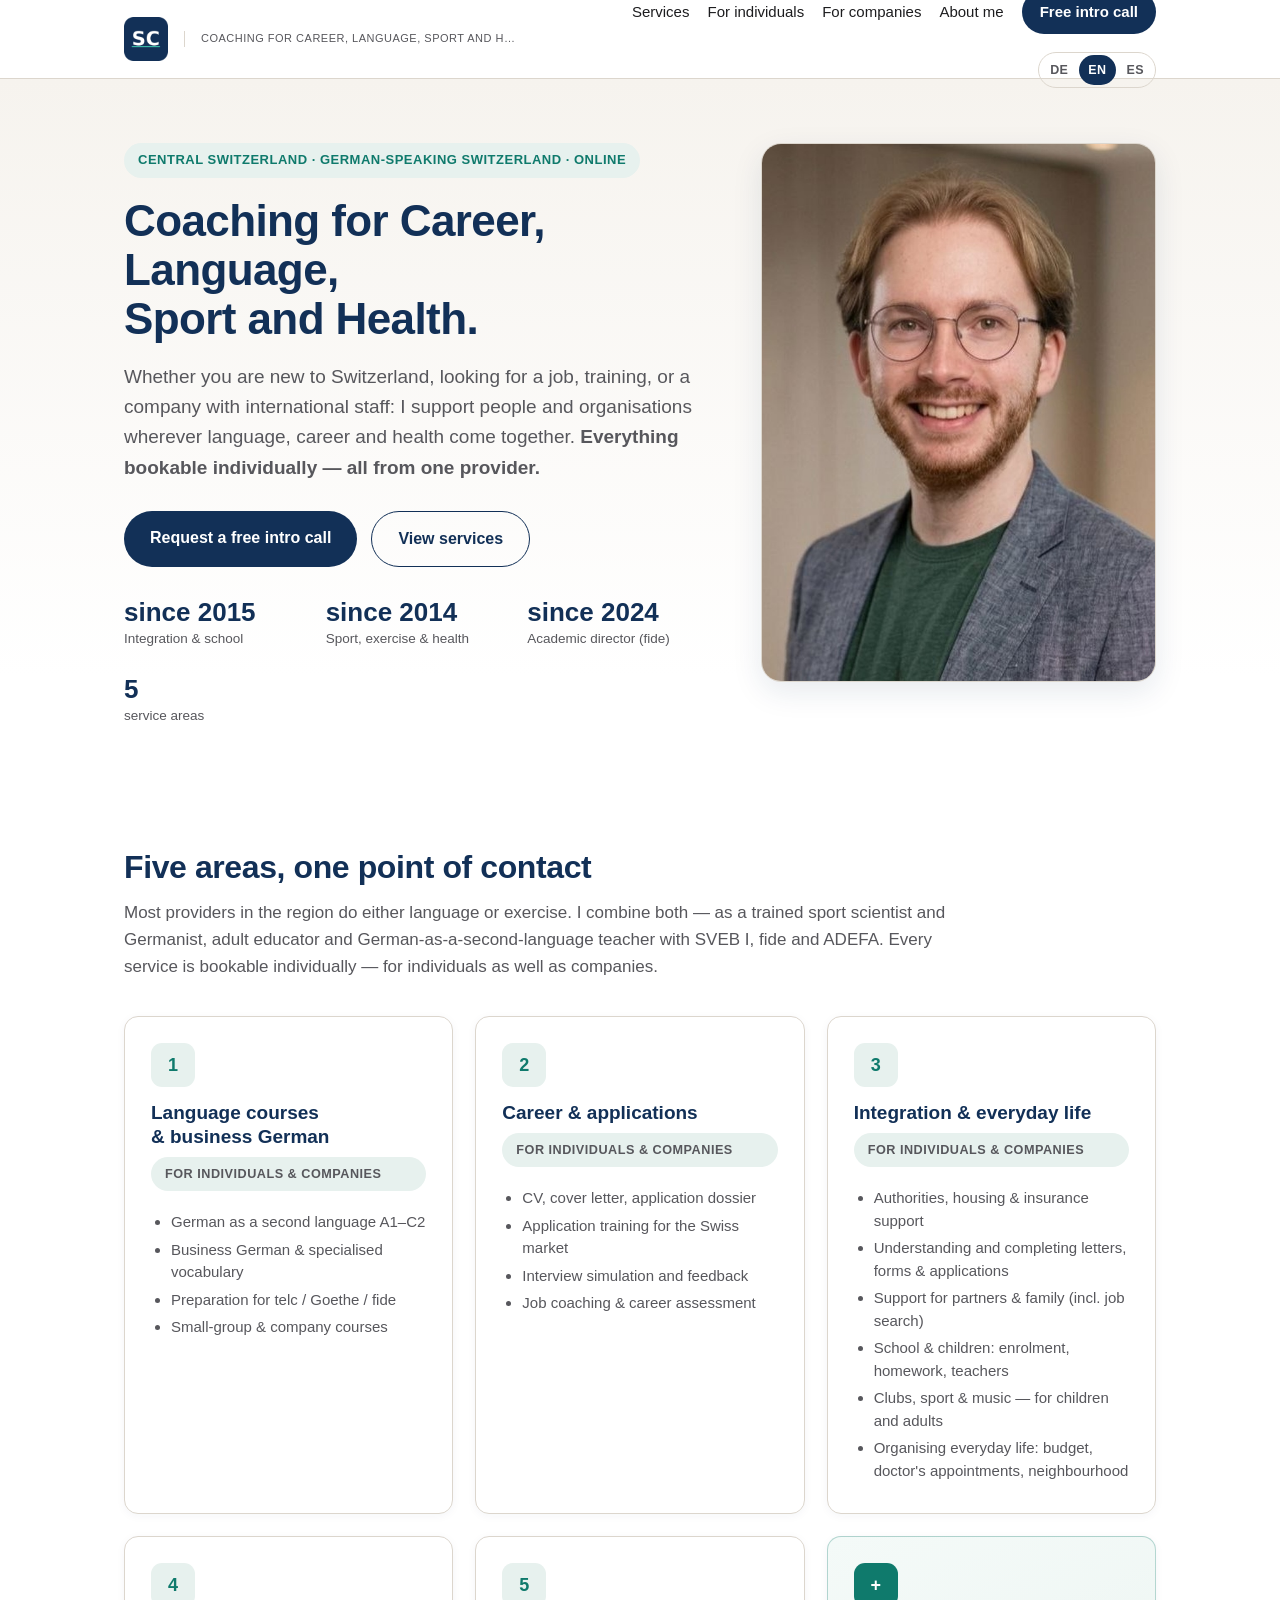
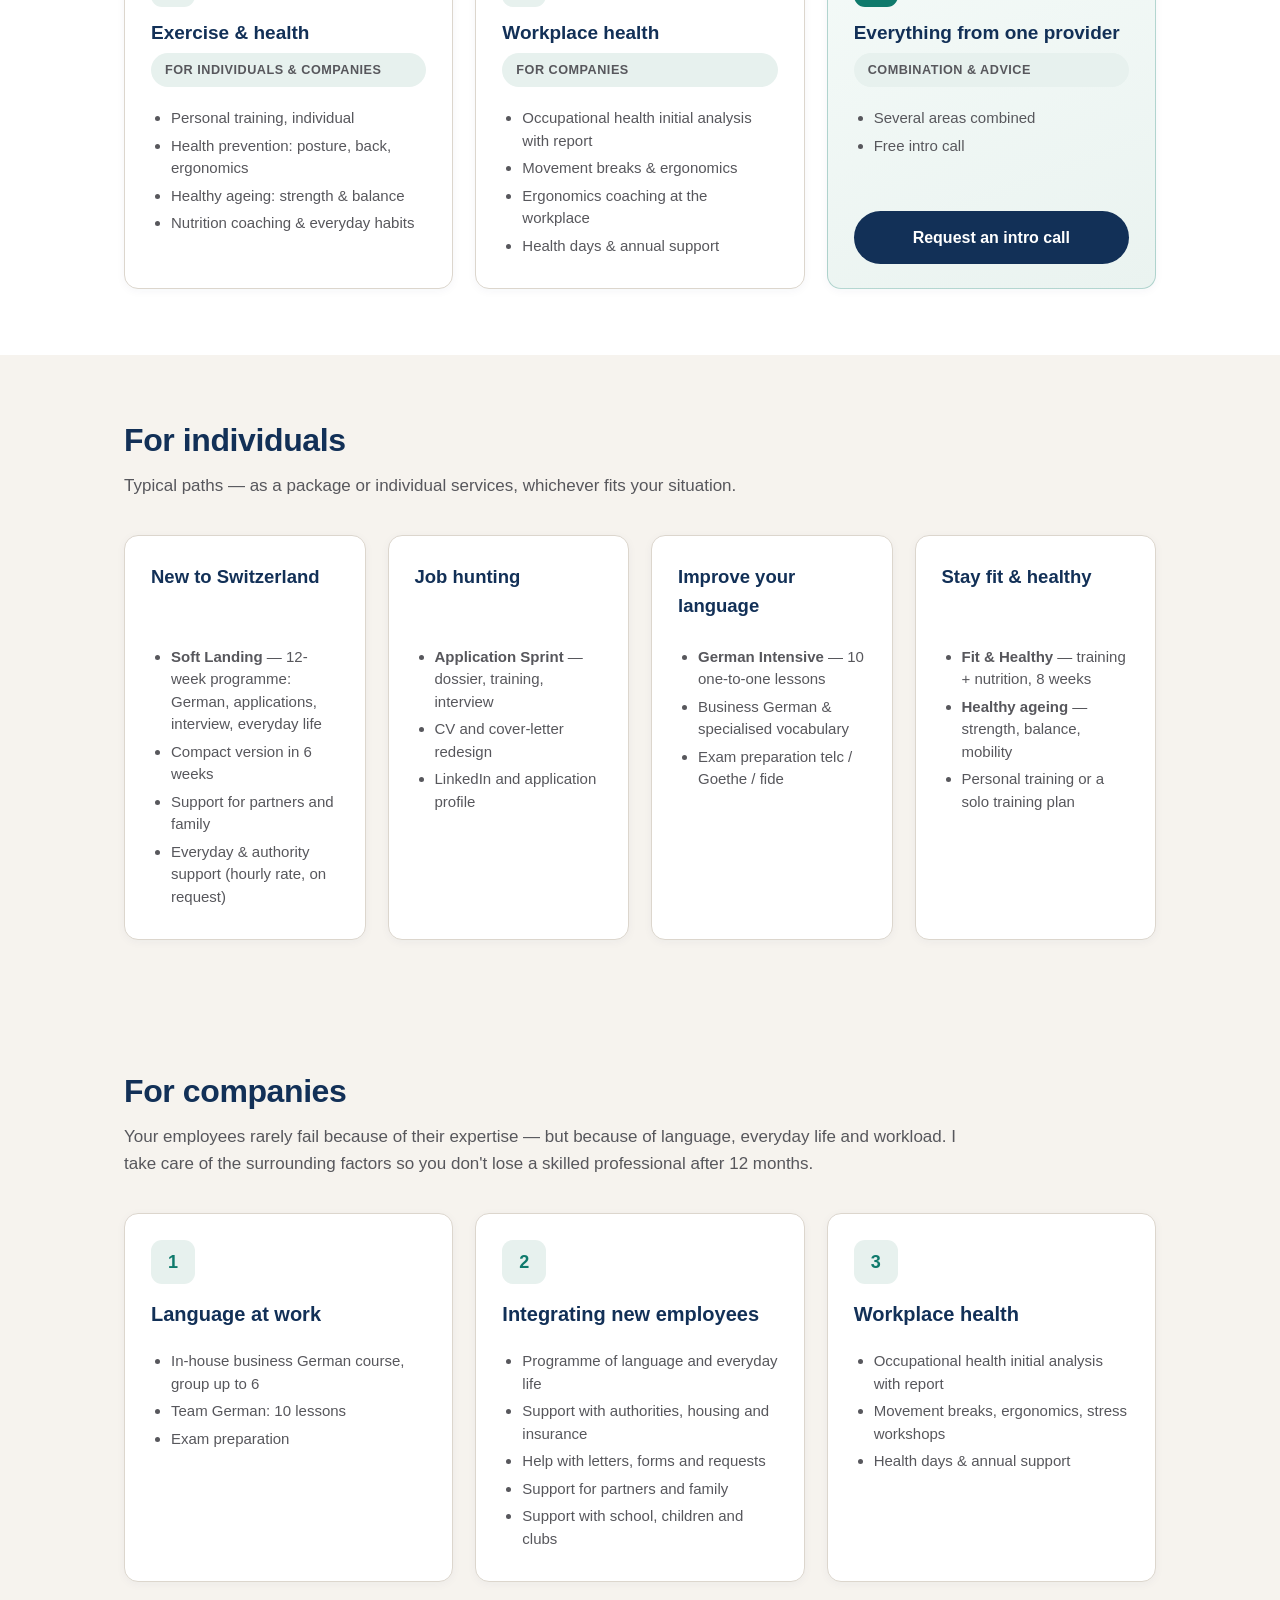
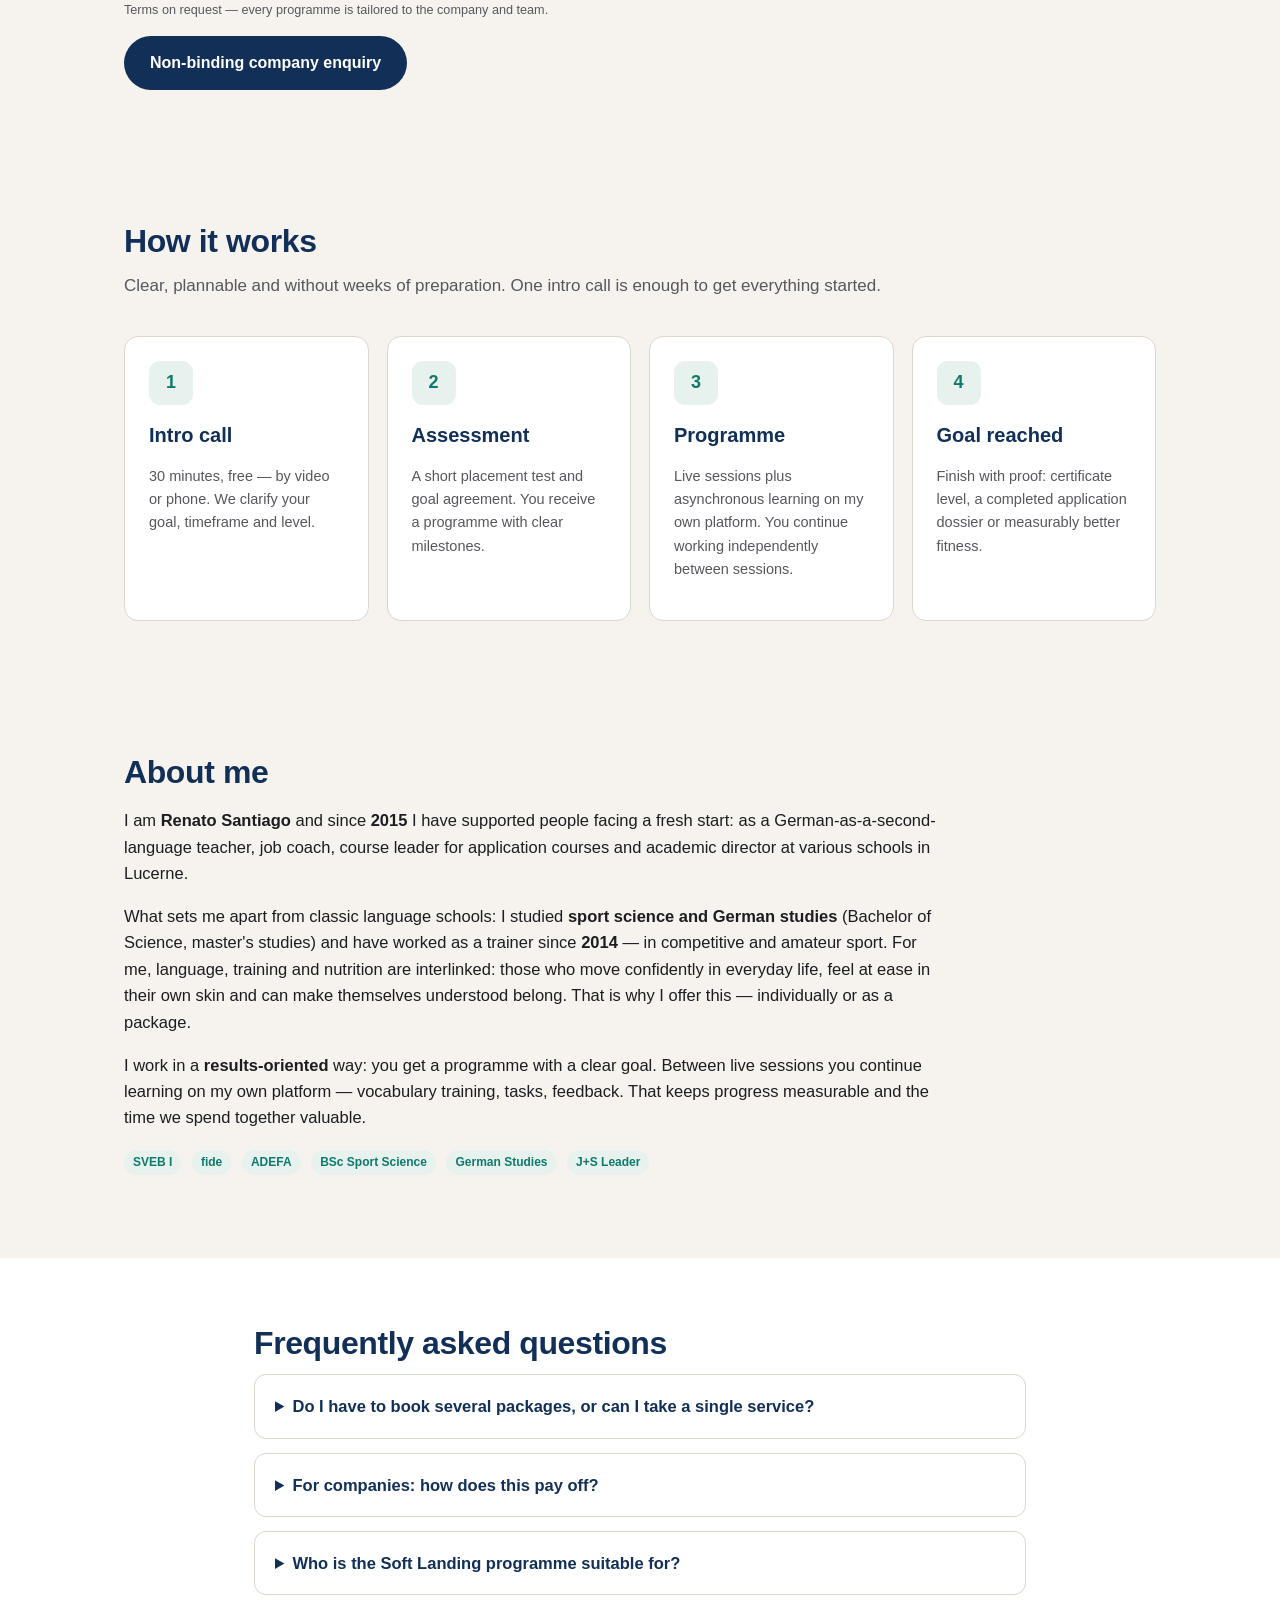
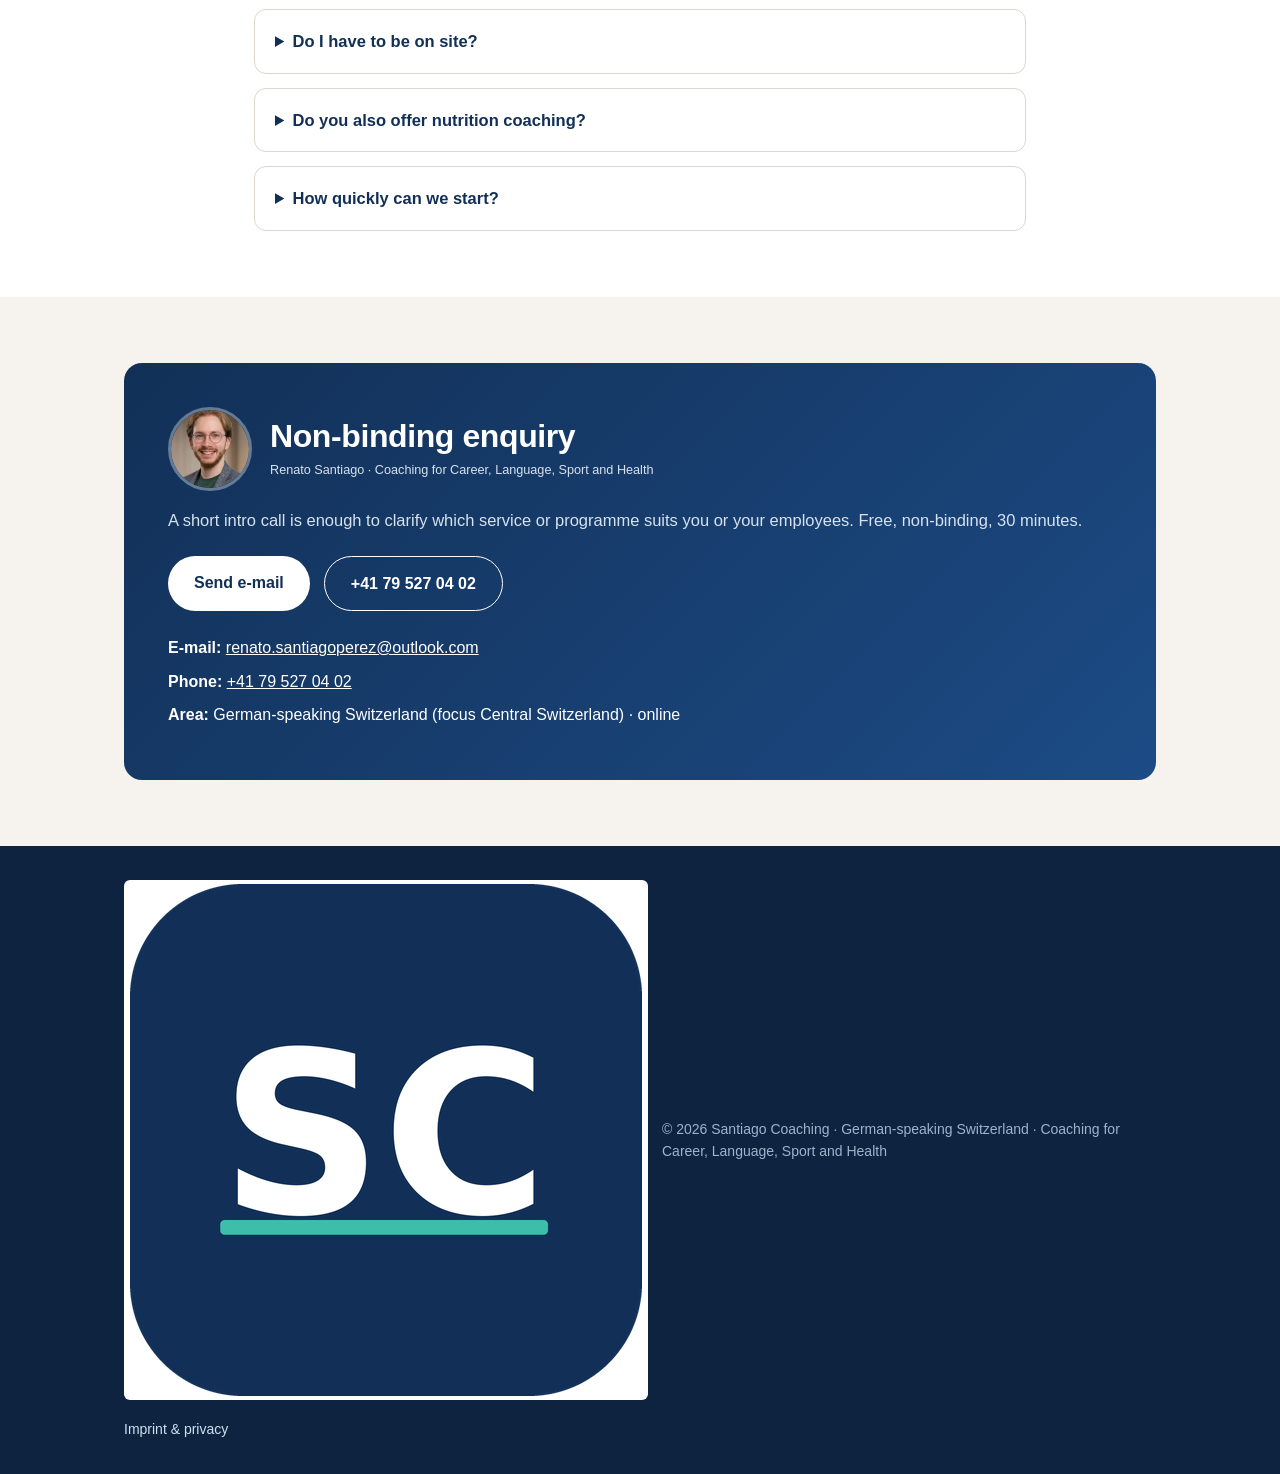
==== commit 380beee0: "Slogan korrigiert: Hero-H1 + og:description DE/EN/ES auf neuen Slogan" ====
--- a/en/index.html
+++ b/en/index.html
@@ -12,7 +12,7 @@
 <link rel="alternate" hreflang="en" href="https://santiagocoaching.ch/en/">
 <link rel="alternate" hreflang="es" href="https://santiagocoaching.ch/es/">
 <meta property="og:title" content="Santiago Coaching">
-<meta property="og:description" content="Arrive. Understand. Move forward. Language courses, career &amp; applications, integration, exercise &amp; health — all from one provider in German-speaking Switzerland.">
+<meta property="og:description" content="Coaching for Career, Language, Sport and Health — language courses, career &amp; applications, integration, exercise &amp; health, all from one provider in German-speaking Switzerland.">
 <meta property="og:type" content="website">
 <meta property="og:locale" content="en">
 <link rel="stylesheet" href="../assets/style.css">
@@ -44,7 +44,7 @@
   <div class="wrap">
     <div>
       <span class="eyebrow">Central Switzerland · German-speaking Switzerland · online</span>
-      <h1>Arrive. Understand.<br>Move forward.</h1>
+      <h1>Coaching for Career, Language,<br>Sport and Health.</h1>
       <p class="lead">
         Whether you are new to Switzerland, looking for a job, training, or a company with
         international staff: I support people and organisations wherever language, career and
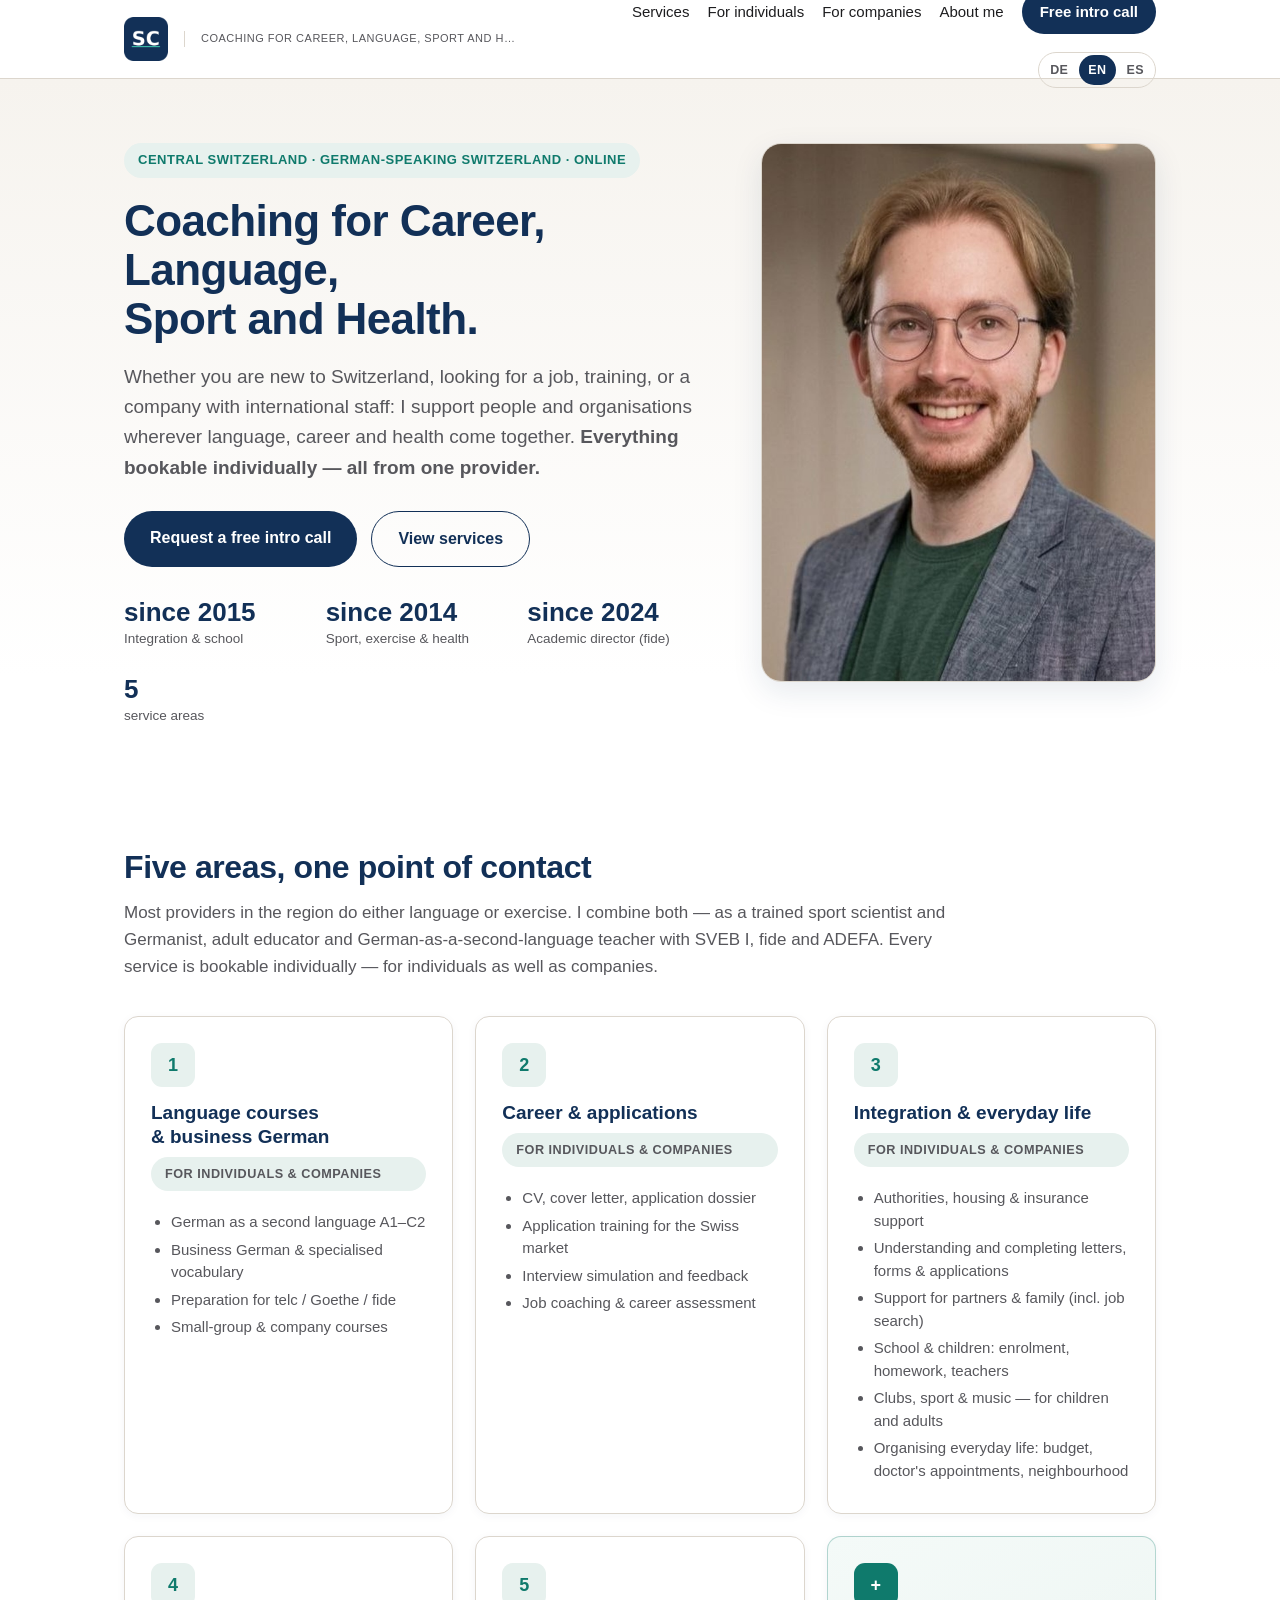
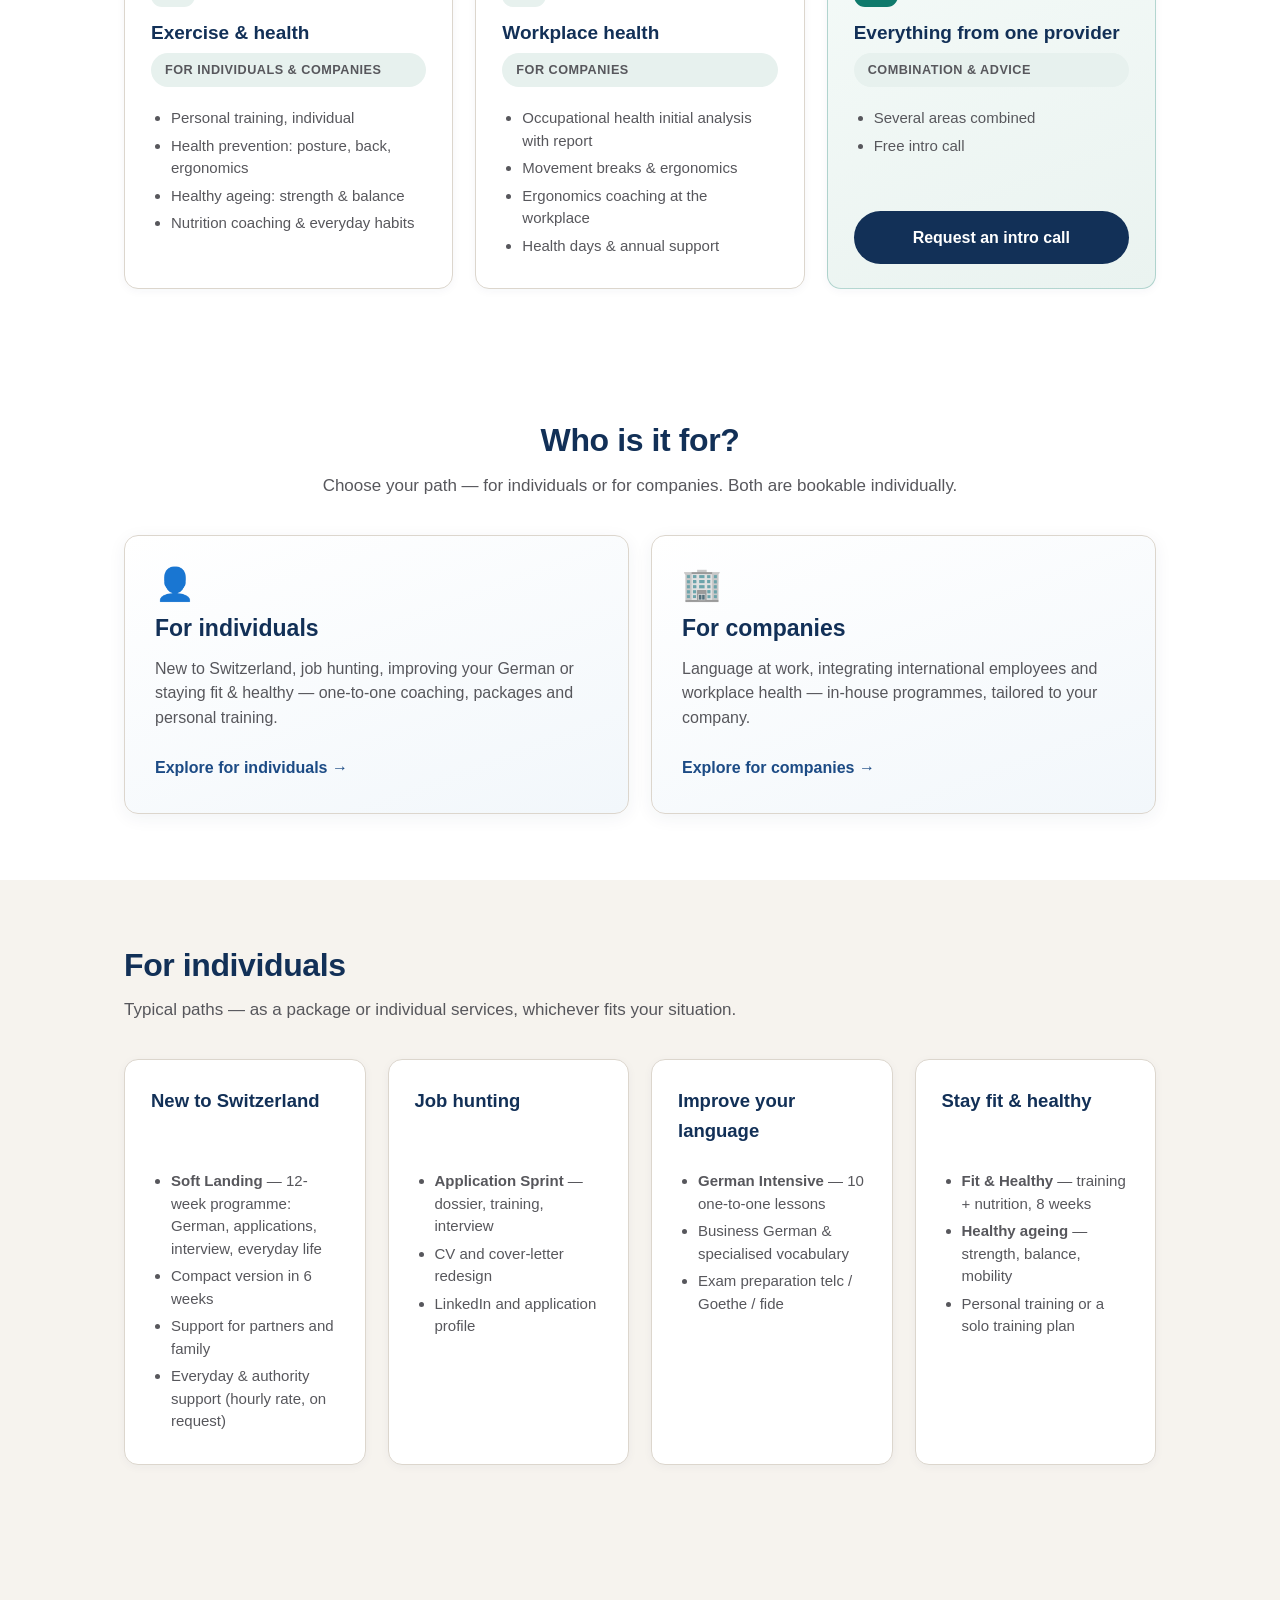
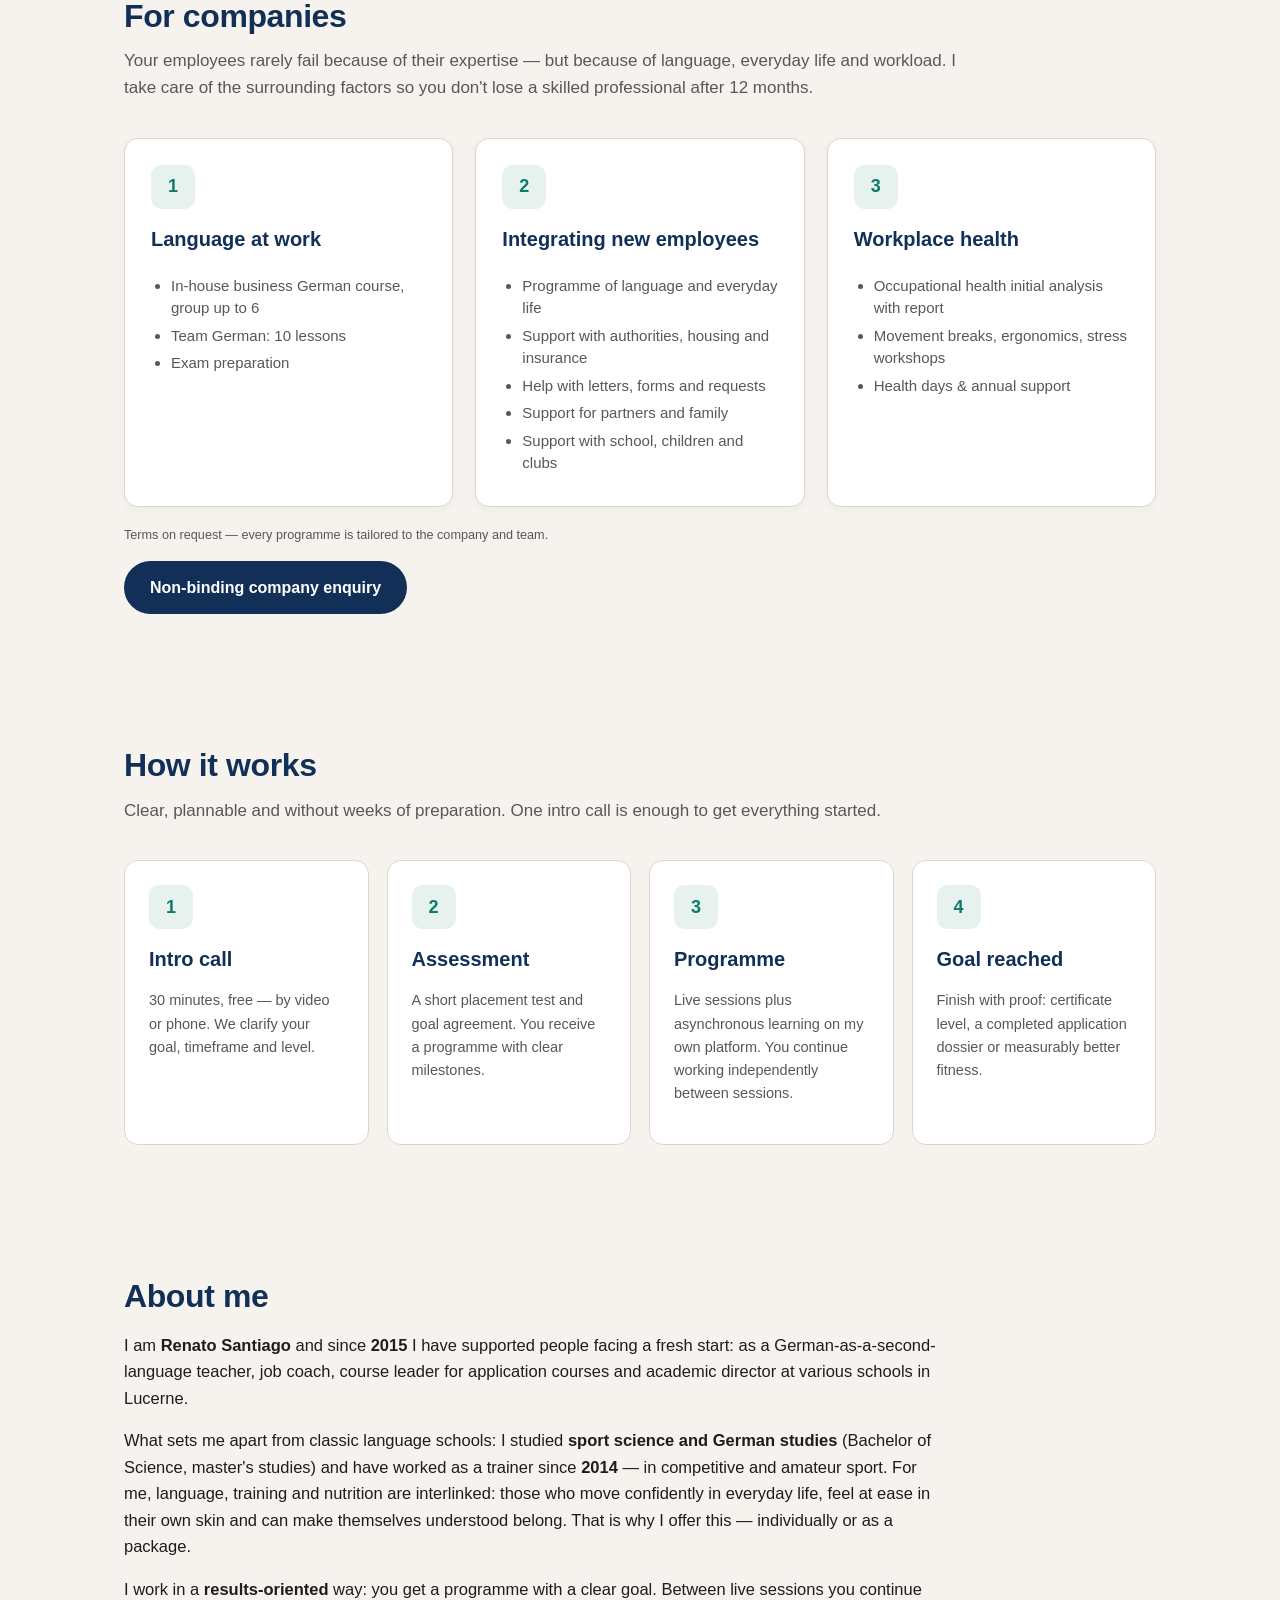
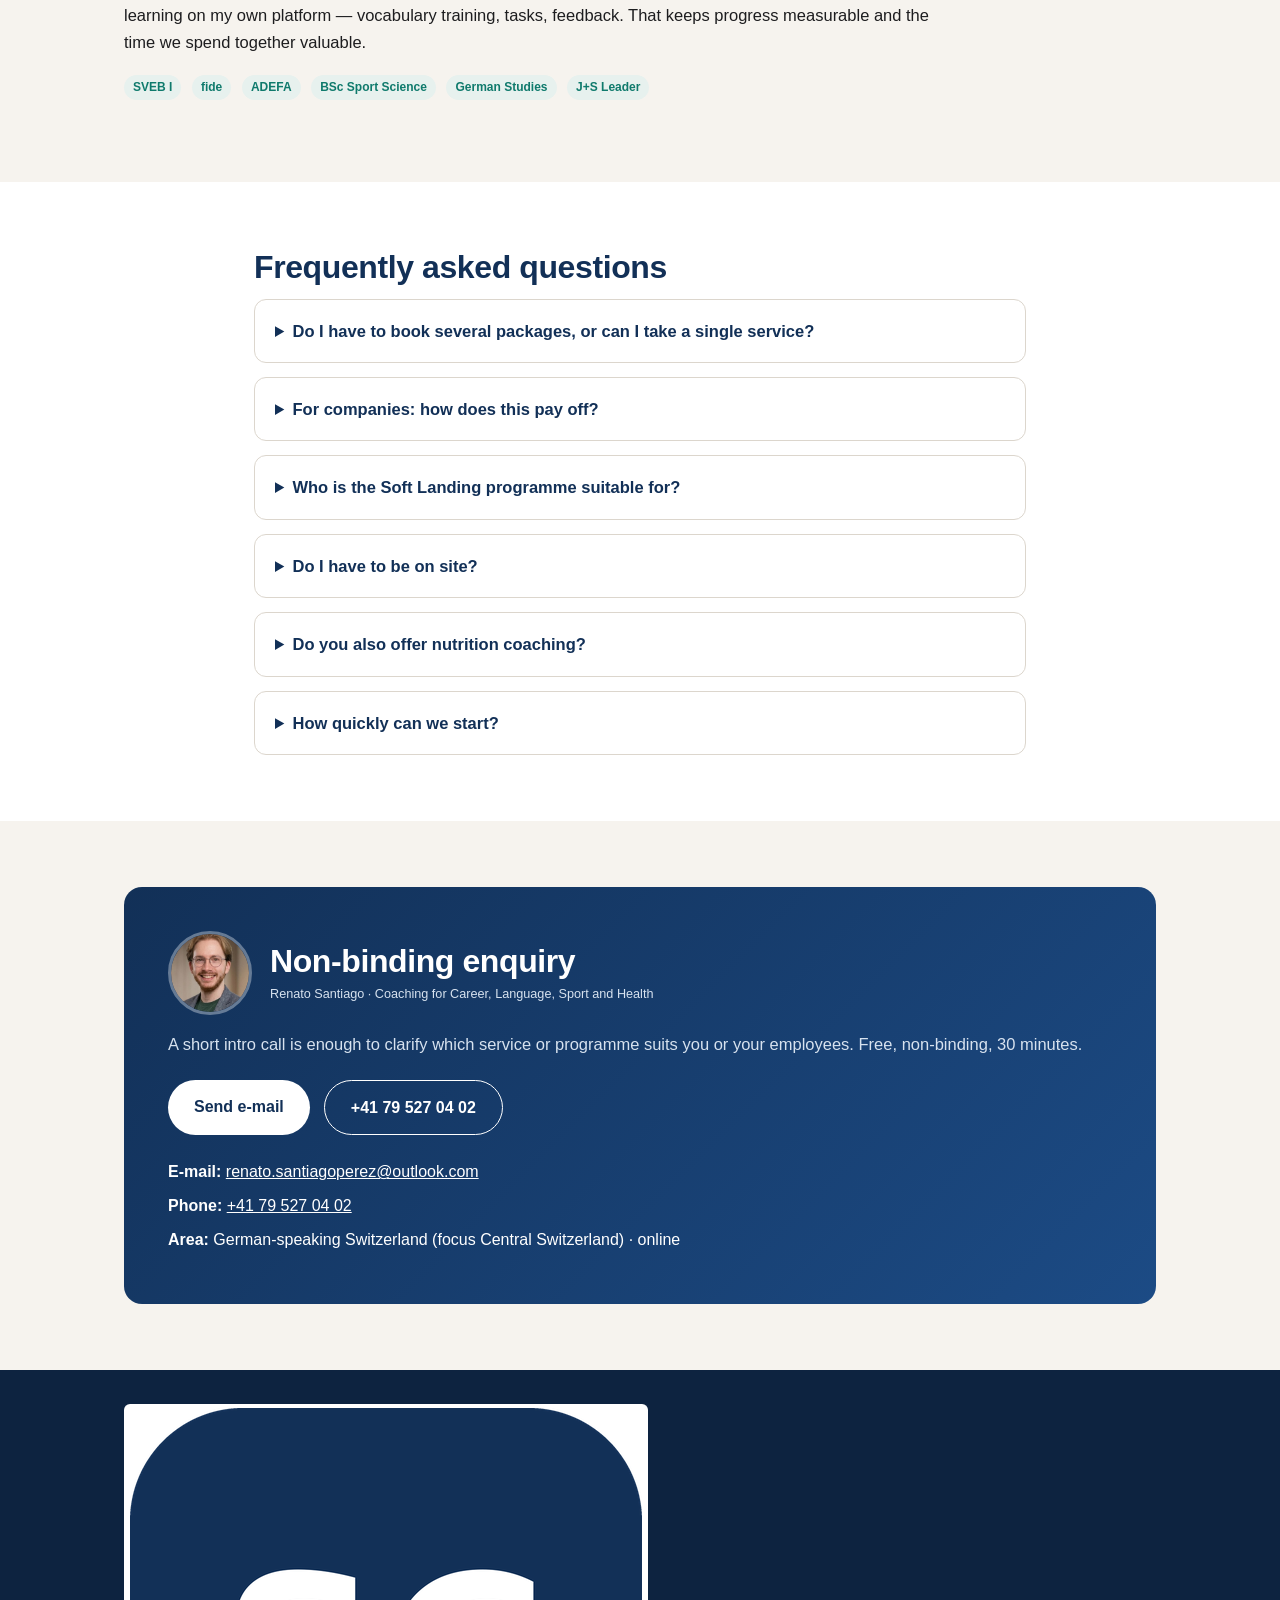
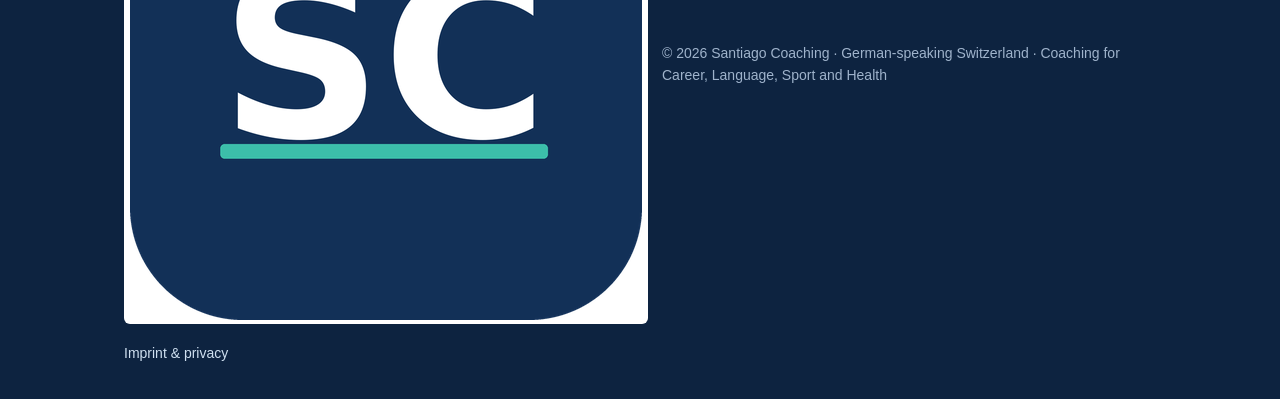
==== commit 0d805181: "Website-Umbau: Zielgruppen-Auswahl B2C/B2B, Accordions statt Scroll-Text, SEO (sitemap/robots/llms.t" ====
--- a/en/index.html
+++ b/en/index.html
@@ -3,19 +3,38 @@
 <head>
 <meta charset="utf-8">
 <meta name="viewport" content="width=device-width,initial-scale=1">
-<title>Santiago Coaching — Coaching for Career, Language, Sport and Health</title>
+<title>Renato Santiago – Coaching for Career, Language, Sport and Health | Santiago Coaching</title>
 <link rel="icon" type="image/png" href="../assets/favicon-32.png">
 <link rel="apple-touch-icon" href="../assets/logo-santiago-coaching-square.png">
-<meta name="description" content="Language courses, business German, job-application and integration support, plus exercise, health and nutrition coaching — all from one provider, in German-speaking Switzerland. For individuals and companies.">
+<meta name="description" content="Santiago Coaching — Renato Santiago, sport and language expert in German-speaking Switzerland. Language courses, business German, job-application and integration support, exercise & health. For individuals and companies.">
 <link rel="canonical" href="https://santiagocoaching.ch/en/">
 <link rel="alternate" hreflang="de-CH" href="https://santiagocoaching.ch/">
 <link rel="alternate" hreflang="en" href="https://santiagocoaching.ch/en/">
 <link rel="alternate" hreflang="es" href="https://santiagocoaching.ch/es/">
-<meta property="og:title" content="Santiago Coaching">
+<meta property="og:title" content="Renato Santiago – Coaching for Career, Language, Sport and Health">
 <meta property="og:description" content="Coaching for Career, Language, Sport and Health — language courses, career &amp; applications, integration, exercise &amp; health, all from one provider in German-speaking Switzerland.">
 <meta property="og:type" content="website">
 <meta property="og:locale" content="en">
+<meta property="og:url" content="https://santiagocoaching.ch/en/">
+<meta property="og:image" content="https://santiagocoaching.ch/assets/og-image.png">
+<meta name="author" content="Renato Santiago">
 <link rel="stylesheet" href="../assets/style.css">
+<script type="application/ld+json">
+{
+  "@context": "https://schema.org",
+  "@type": "ProfessionalService",
+  "name": "Santiago Coaching",
+  "url": "https://santiagocoaching.ch/en/",
+  "description": "Coaching for Career, Language, Sport and Health — for individuals and companies in German-speaking Switzerland.",
+  "founder": { "@type": "Person", "name": "Renato Santiago", "jobTitle": "Coach, sport and language expert", "knowsLanguage": ["de","en","es","fr"] },
+  "areaServed": { "@type": "Country", "name": "Switzerland" },
+  "address": { "@type": "PostalAddress", "addressCountry": "CH", "addressLocality": "Horw" },
+  "telephone": "+41 79 527 04 02",
+  "email": "renato.santiagoperez@outlook.com",
+  "priceRange": "on request",
+  "inLanguage": "en"
+}
+</script>
 </head>
 <body>
 
@@ -157,6 +176,30 @@
   </div>
 </section>
 
+<!-- AUDIENCE CHOICE: B2C vs B2B -->
+<section id="audience">
+  <div class="wrap">
+    <h2 style="text-align:center">Who is it for?</h2>
+    <p class="sub" style="text-align:center;margin-left:auto;margin-right:auto">
+      Choose your path — for individuals or for companies. Both are bookable individually.
+    </p>
+    <div class="grid c2 paths">
+      <a class="path-card" href="#private">
+        <span class="path-ico">&#128100;</span>
+        <h3>For individuals</h3>
+        <p>New to Switzerland, job hunting, improving your German or staying fit &amp; healthy — one-to-one coaching, packages and personal training.</p>
+        <span class="path-cta">Explore for individuals &rarr;</span>
+      </a>
+      <a class="path-card" href="#companies">
+        <span class="path-ico">&#127970;</span>
+        <h3>For companies</h3>
+        <p>Language at work, integrating international employees and workplace health — in-house programmes, tailored to your company.</p>
+        <span class="path-cta">Explore for companies &rarr;</span>
+      </a>
+    </div>
+  </div>
+</section>
+
 <section class="alt" id="private">
   <div class="wrap">
     <h2>For individuals</h2>
--- a/assets/style.css
+++ b/assets/style.css
@@ -327,3 +327,52 @@
 @media (max-width:400px){
   .grid.c4,.grid.c3,.grid.c5,.grid.c2,.steps,.services,.grid.c3.services{grid-template-columns:1fr}
 }
+
+/* ---------- Zielgruppen-Pfad-Kacheln (B2C / B2B) ---------- */
+.paths{margin-top:8px}
+.path-card{
+  display:flex;flex-direction:column;gap:10px;text-decoration:none;color:inherit;
+  background:linear-gradient(160deg,#ffffff,#f2f7fb);
+  border:1.5px solid var(--line);border-radius:var(--radius);
+  padding:32px 30px;box-shadow:0 4px 18px rgba(18,48,87,.06);
+  transition:transform .16s ease,box-shadow .16s ease,border-color .16s ease;
+}
+.path-card:hover{transform:translateY(-3px);box-shadow:0 14px 34px rgba(18,48,87,.13);border-color:var(--navy-2);text-decoration:none}
+.path-ico{font-size:32px;line-height:1}
+.path-card h3{font-size:23px;margin:0;color:var(--navy)}
+.path-card p{color:var(--grey);font-size:16px;margin:0;line-height:1.55}
+.path-cta{margin-top:auto;padding-top:14px;font-weight:700;color:var(--navy-2);font-size:16px}
+.path-card:hover .path-cta{text-decoration:underline}
+
+/* ---------- Accordion (aufklappbare Themenbereiche) ---------- */
+.accordion{display:grid;gap:12px}
+.accordion details{
+  background:#fff;border:1px solid var(--line);border-radius:14px;padding:0;overflow:hidden;
+  transition:border-color .15s ease,box-shadow .15s ease;
+}
+.accordion details[open]{border-color:var(--navy-2);box-shadow:0 8px 26px rgba(18,48,87,.08)}
+.accordion summary{
+  display:flex;align-items:center;gap:14px;cursor:pointer;list-style:none;
+  padding:20px 24px;font-weight:600;color:var(--navy);
+}
+.accordion summary::-webkit-details-marker{display:none}
+.accordion summary::after{
+  content:"+";margin-left:auto;font-size:24px;font-weight:400;color:var(--teal);
+  transition:transform .18s ease;flex:none;line-height:1;
+}
+.accordion details[open] summary::after{content:"–";}
+.accordion summary h3{margin:0;font-size:20px;color:var(--navy);display:inline}
+.accordion summary:hover{background:#f4f8fc}
+.acc-ico{font-size:22px;flex:none}
+.acc-body{padding:0 24px 22px 62px}
+.acc-body p{margin:0 0 12px;color:var(--grey);font-size:16px}
+.acc-body ul{margin:0;padding-left:20px;color:var(--grey);font-size:15.5px}
+.acc-body li{margin-bottom:6px}
+.acc-body li strong{color:var(--navy)}
+@media (max-width:560px){
+  .path-card{padding:24px 22px}
+  .path-card h3{font-size:20px}
+  .accordion summary{padding:16px 18px;gap:10px}
+  .accordion summary h3{font-size:17.5px}
+  .acc-body{padding:0 18px 18px 18px}
+}
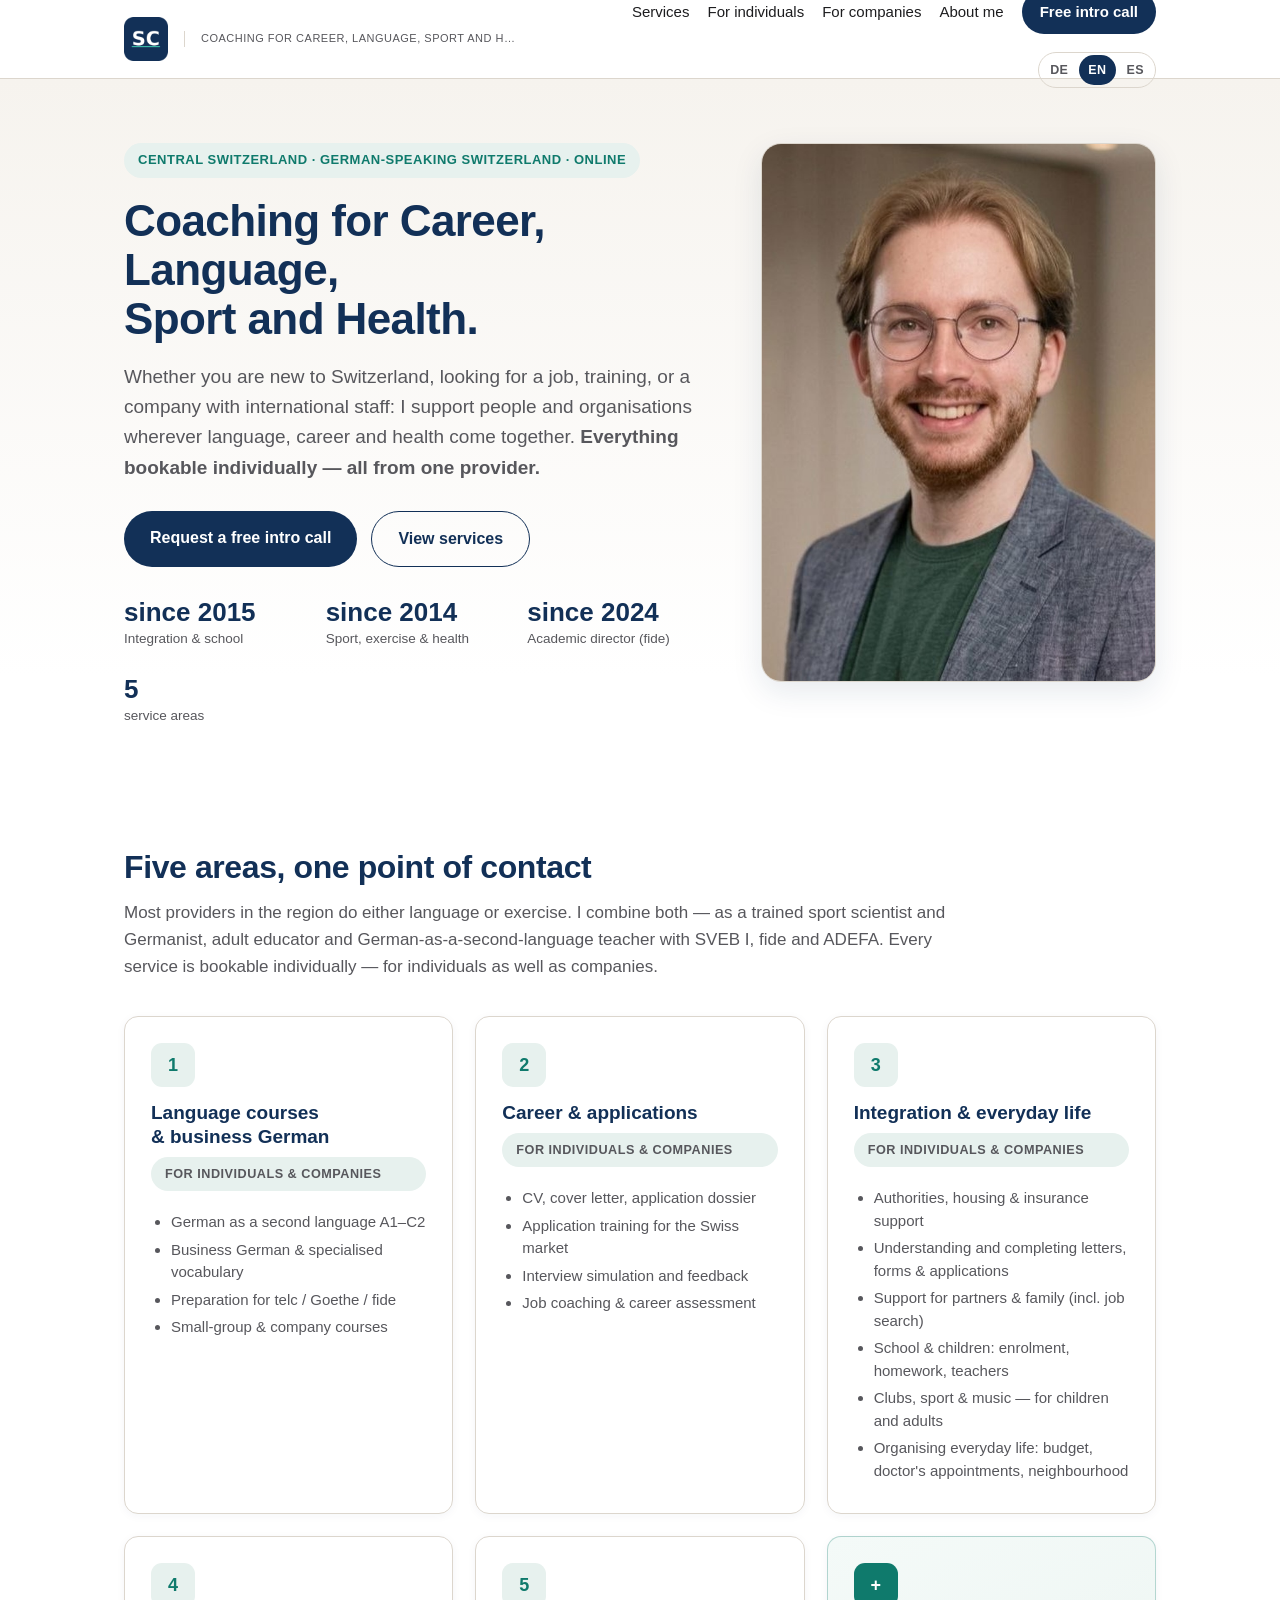
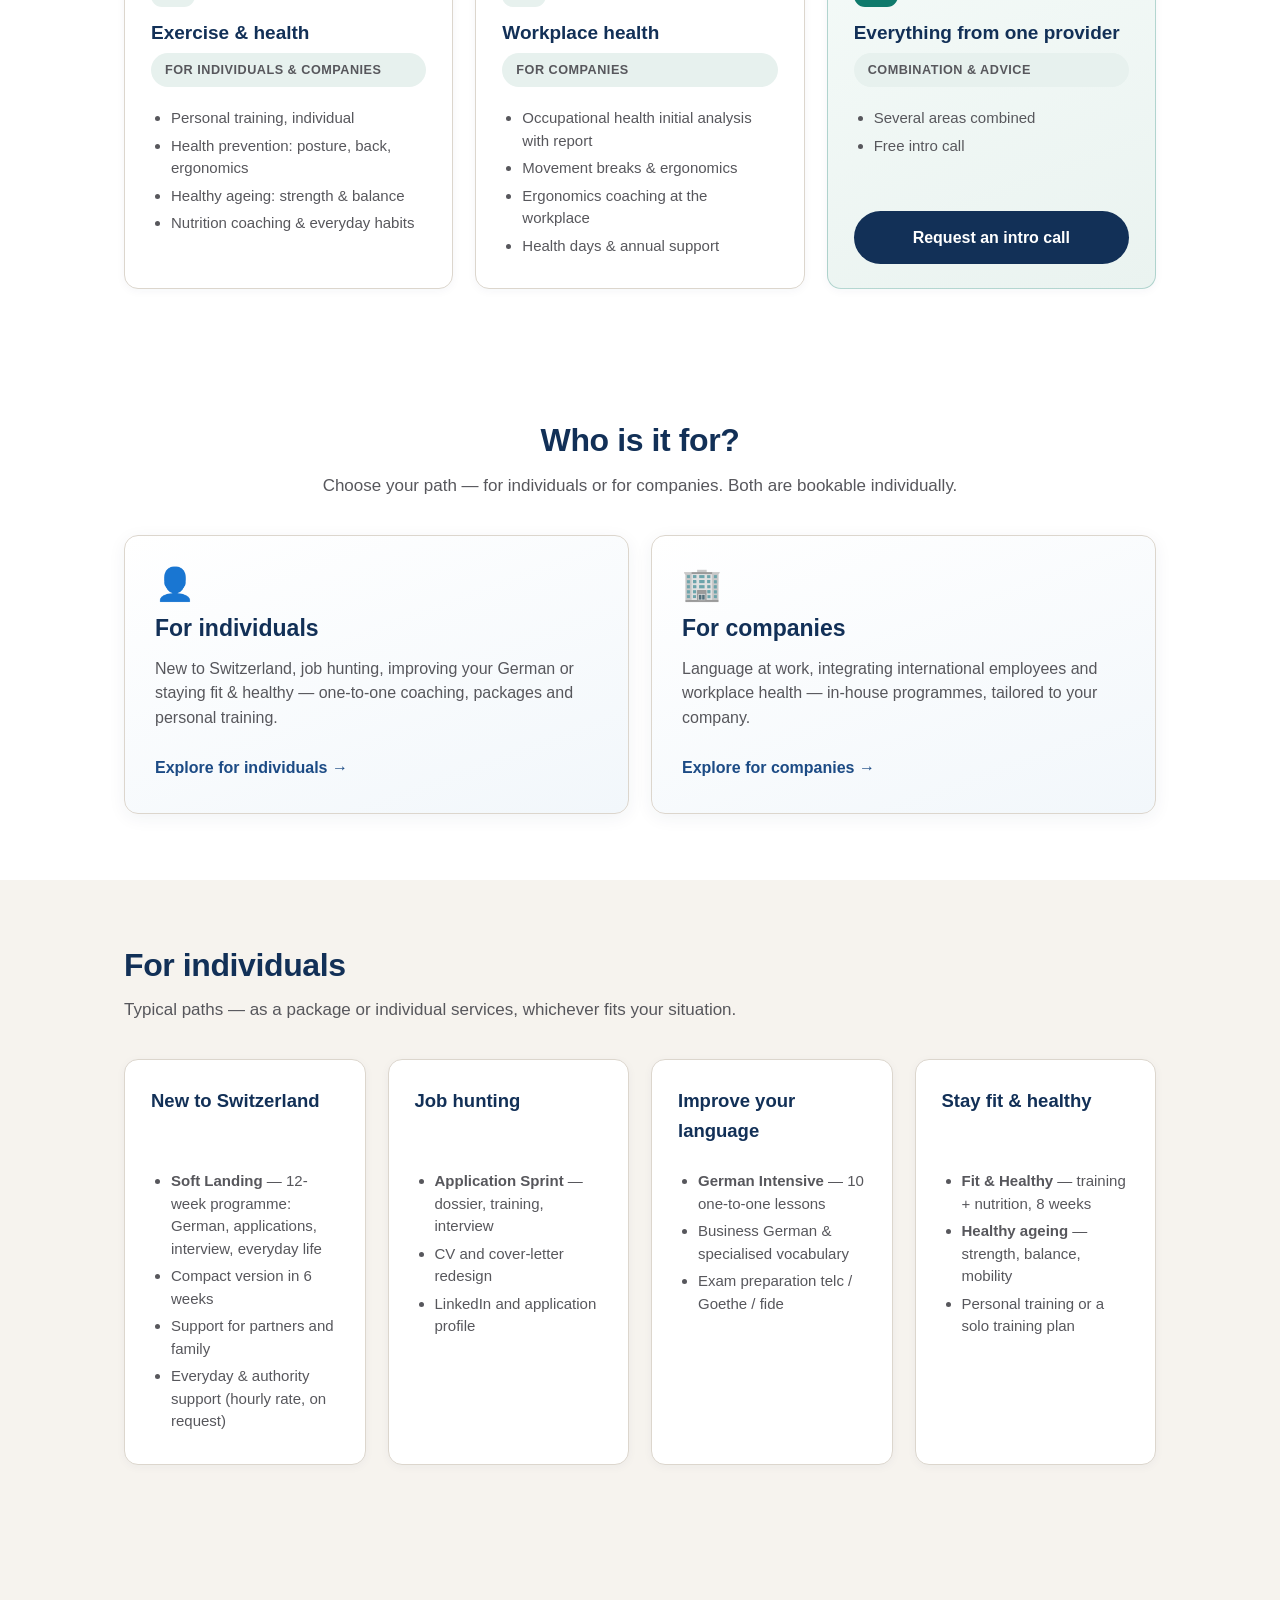
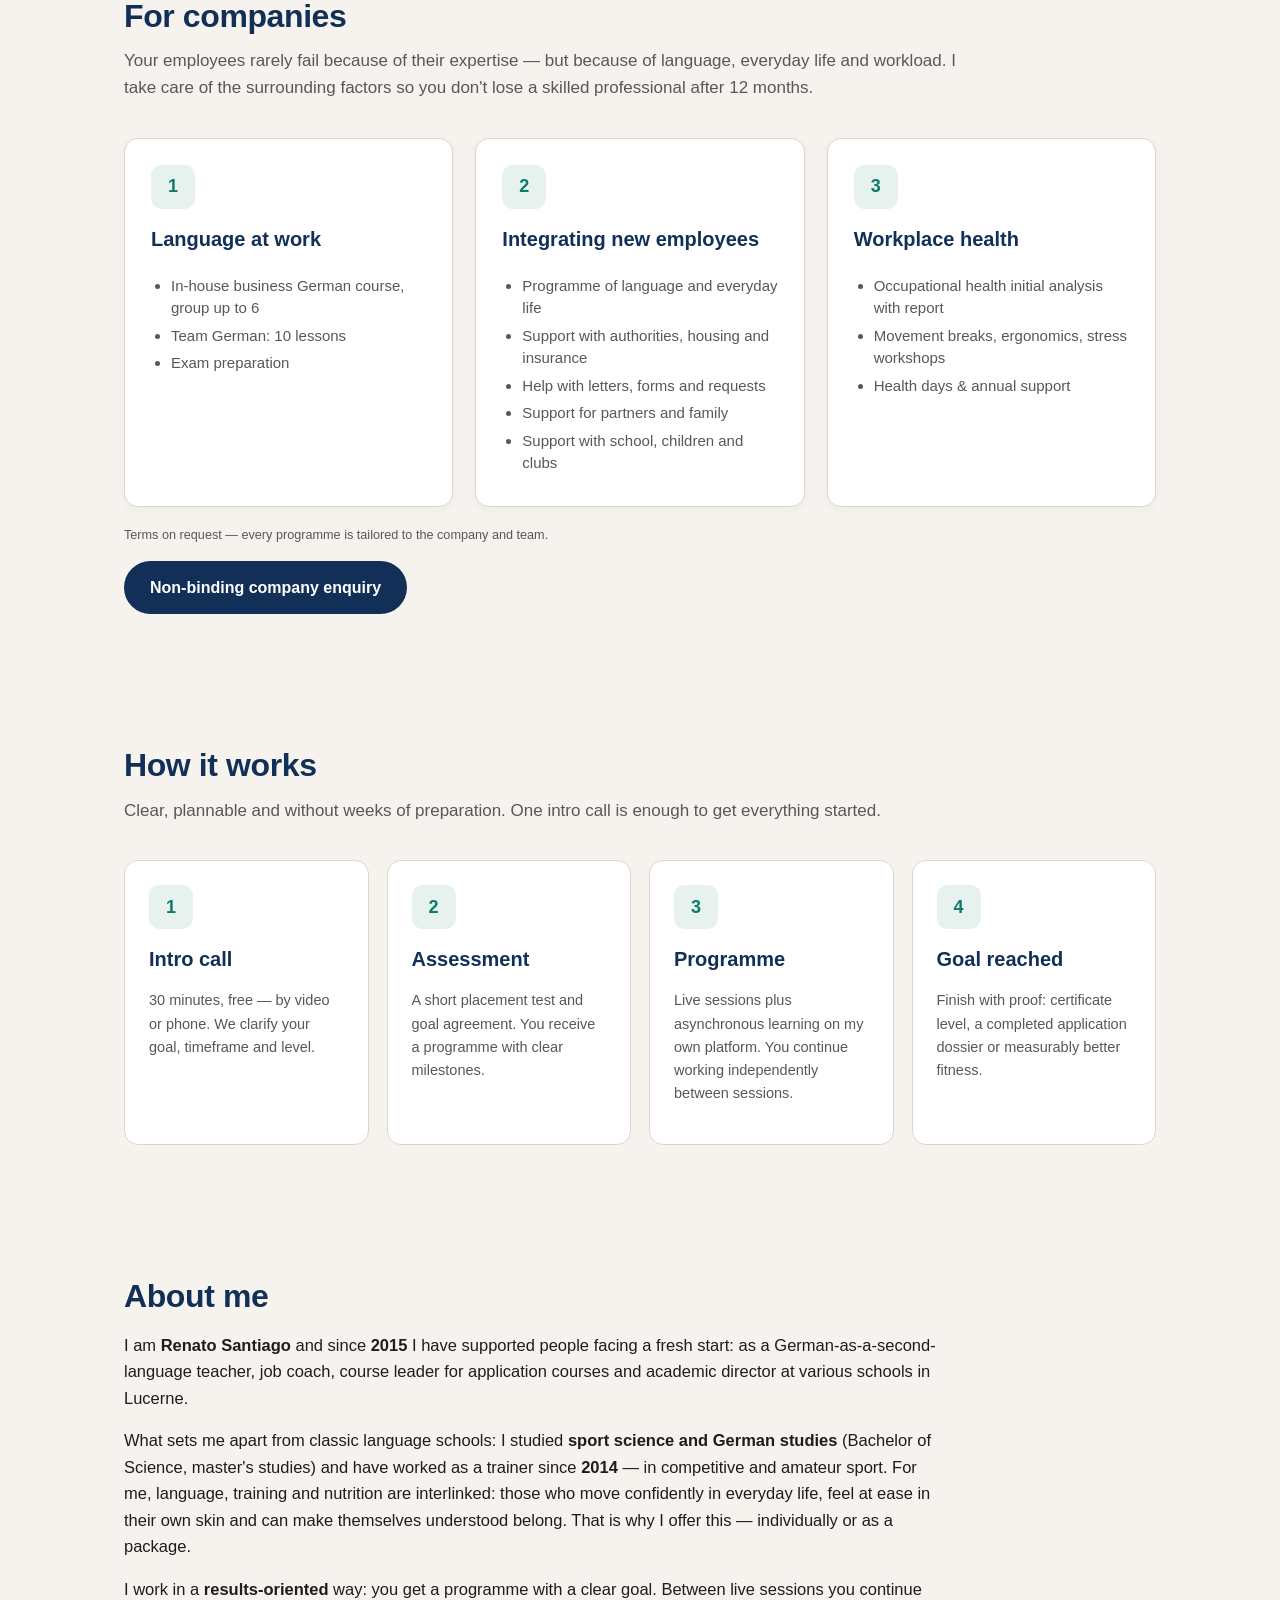
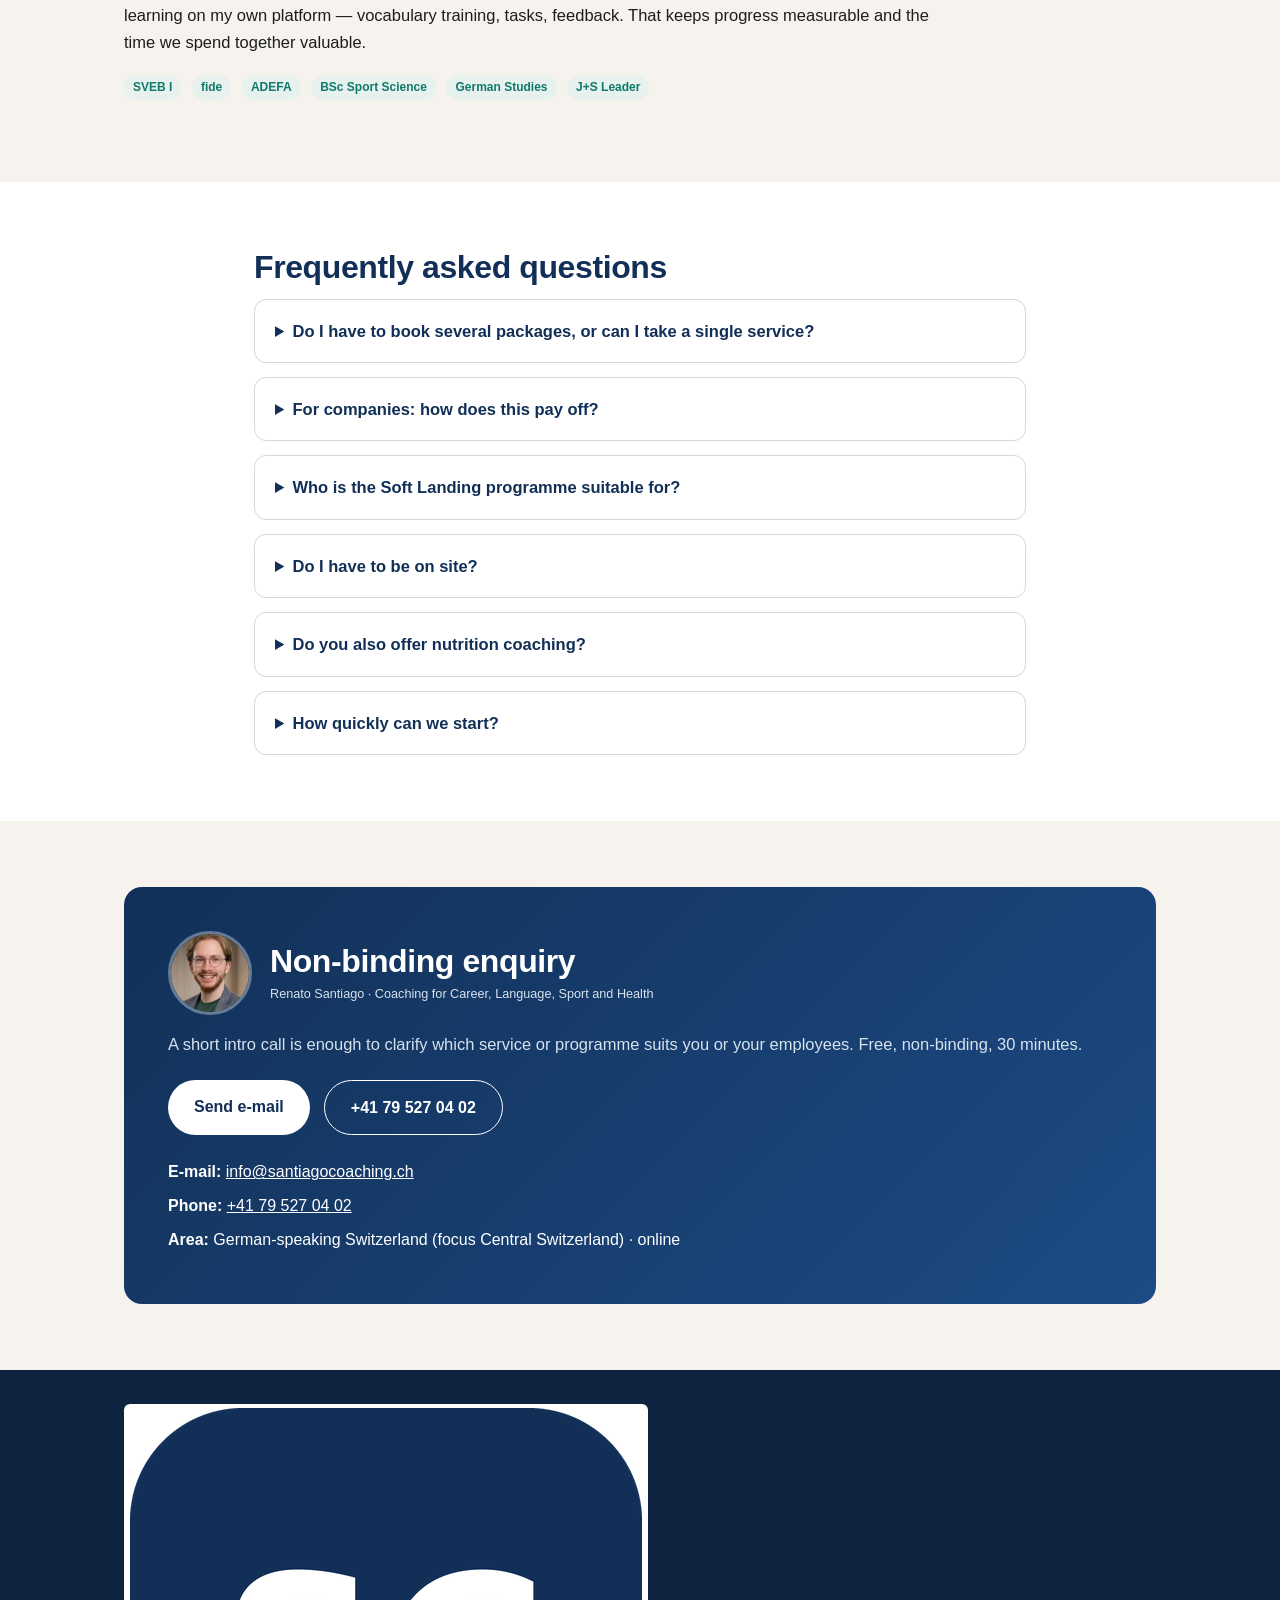
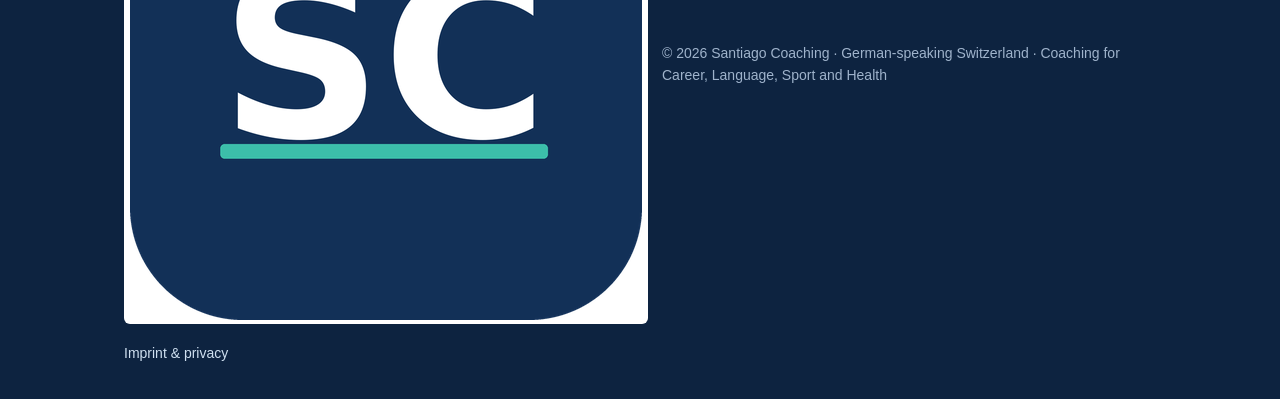
==== commit cd725026: "Business-E-Mail: private Adresse ersetzt durch info@santiagocoaching.ch (DE/EN/ES, Impressum, Aviso " ====
--- a/en/index.html
+++ b/en/index.html
@@ -30,7 +30,7 @@
   "areaServed": { "@type": "Country", "name": "Switzerland" },
   "address": { "@type": "PostalAddress", "addressCountry": "CH", "addressLocality": "Horw" },
   "telephone": "+41 79 527 04 02",
-  "email": "renato.santiagoperez@outlook.com",
+  "email": "info@santiagocoaching.ch",
   "priceRange": "on request",
   "inLanguage": "en"
 }
@@ -391,11 +391,11 @@
       </div>
       <p>A short intro call is enough to clarify which service or programme suits you or your employees. Free, non-binding, 30 minutes.</p>
       <div class="btnrow" style="margin-top:22px">
-        <a class="btn primary" href="mailto:renato.santiagoperez@outlook.com?subject=Enquiry%20Renato%20Santiago">Send e-mail</a>
+        <a class="btn primary" href="mailto:info@santiagocoaching.ch?subject=Enquiry%20Renato%20Santiago">Send e-mail</a>
         <a class="btn ghost" style="border-color:#fff;color:#fff" href="tel:+41795270402">+41 79 527 04 02</a>
       </div>
       <ul class="contact-list">
-        <li><strong>E-mail:</strong> <a href="mailto:renato.santiagoperez@outlook.com">renato.santiagoperez@outlook.com</a></li>
+        <li><strong>E-mail:</strong> <a href="mailto:info@santiagocoaching.ch">info@santiagocoaching.ch</a></li>
         <li><strong>Phone:</strong> <a href="tel:+41795270402">+41 79 527 04 02</a></li>
         <li><strong>Area:</strong> German-speaking Switzerland (focus Central Switzerland) · online</li>
       </ul>
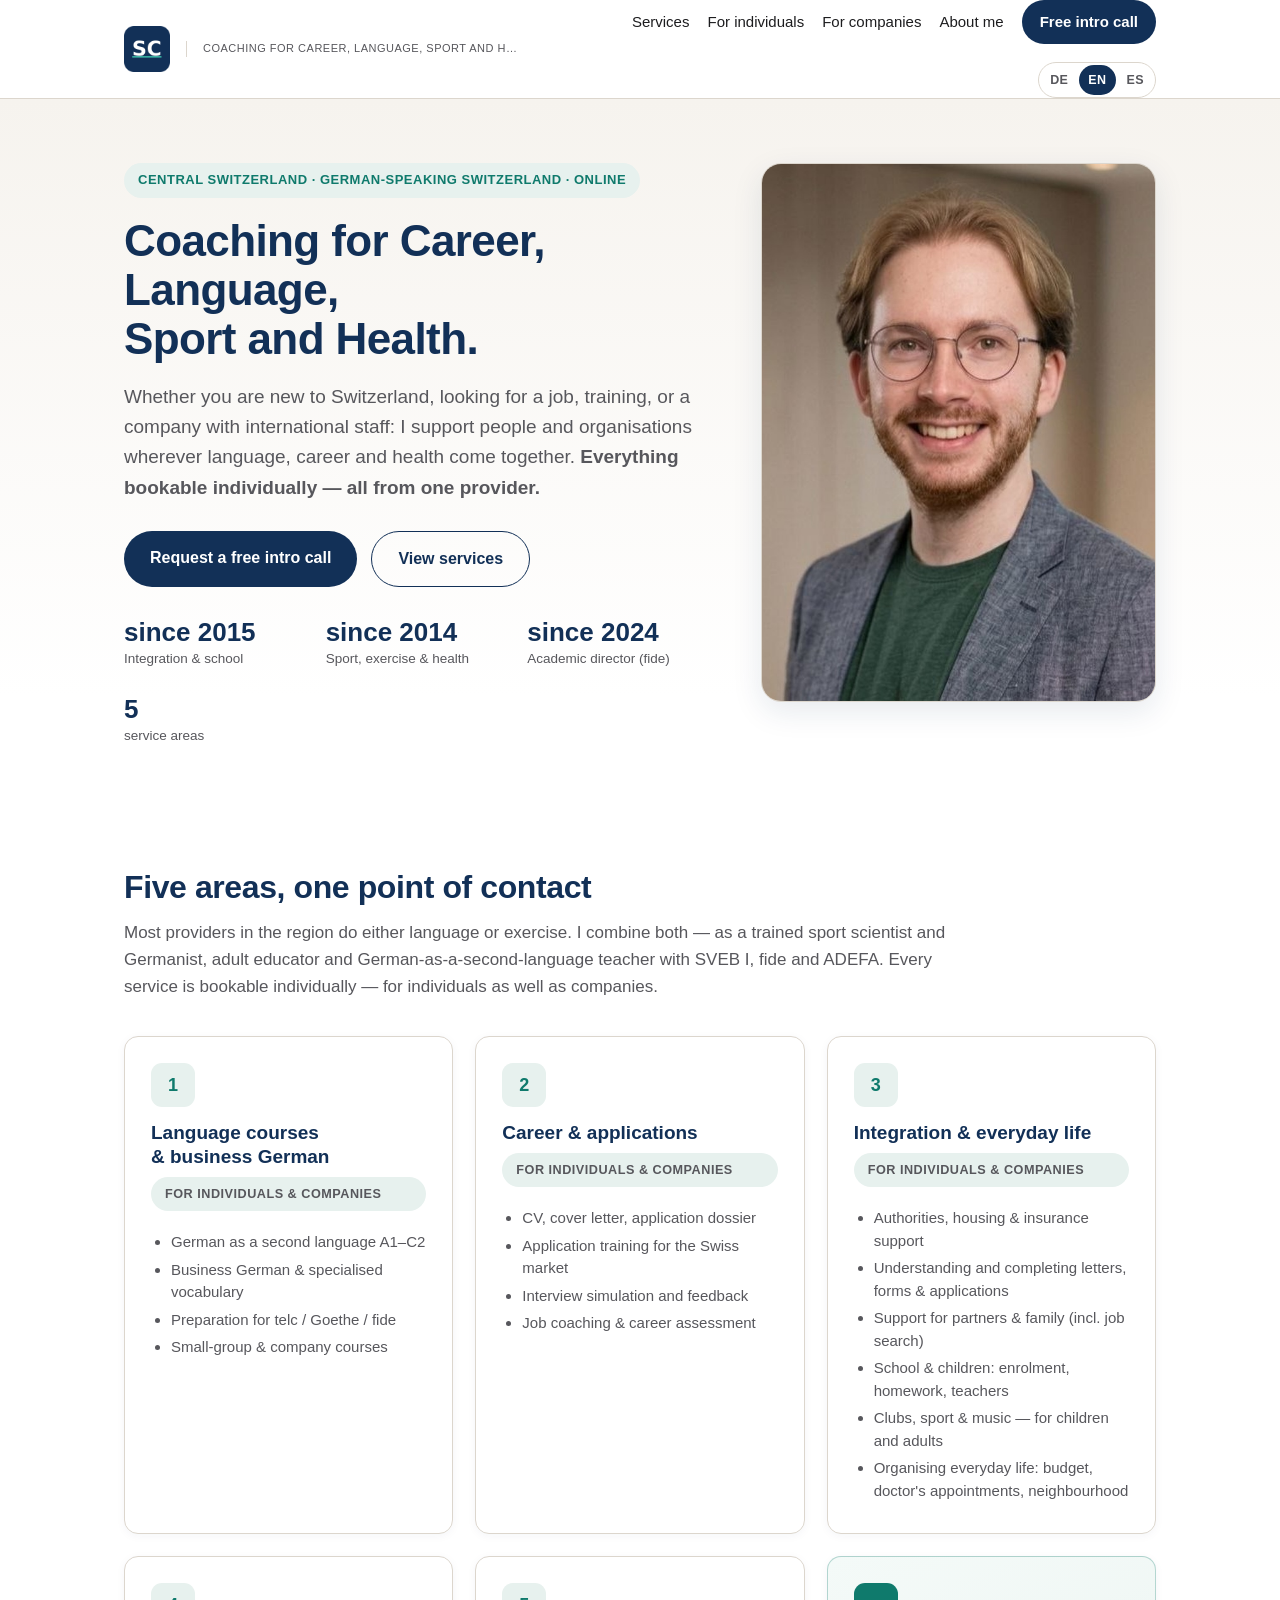
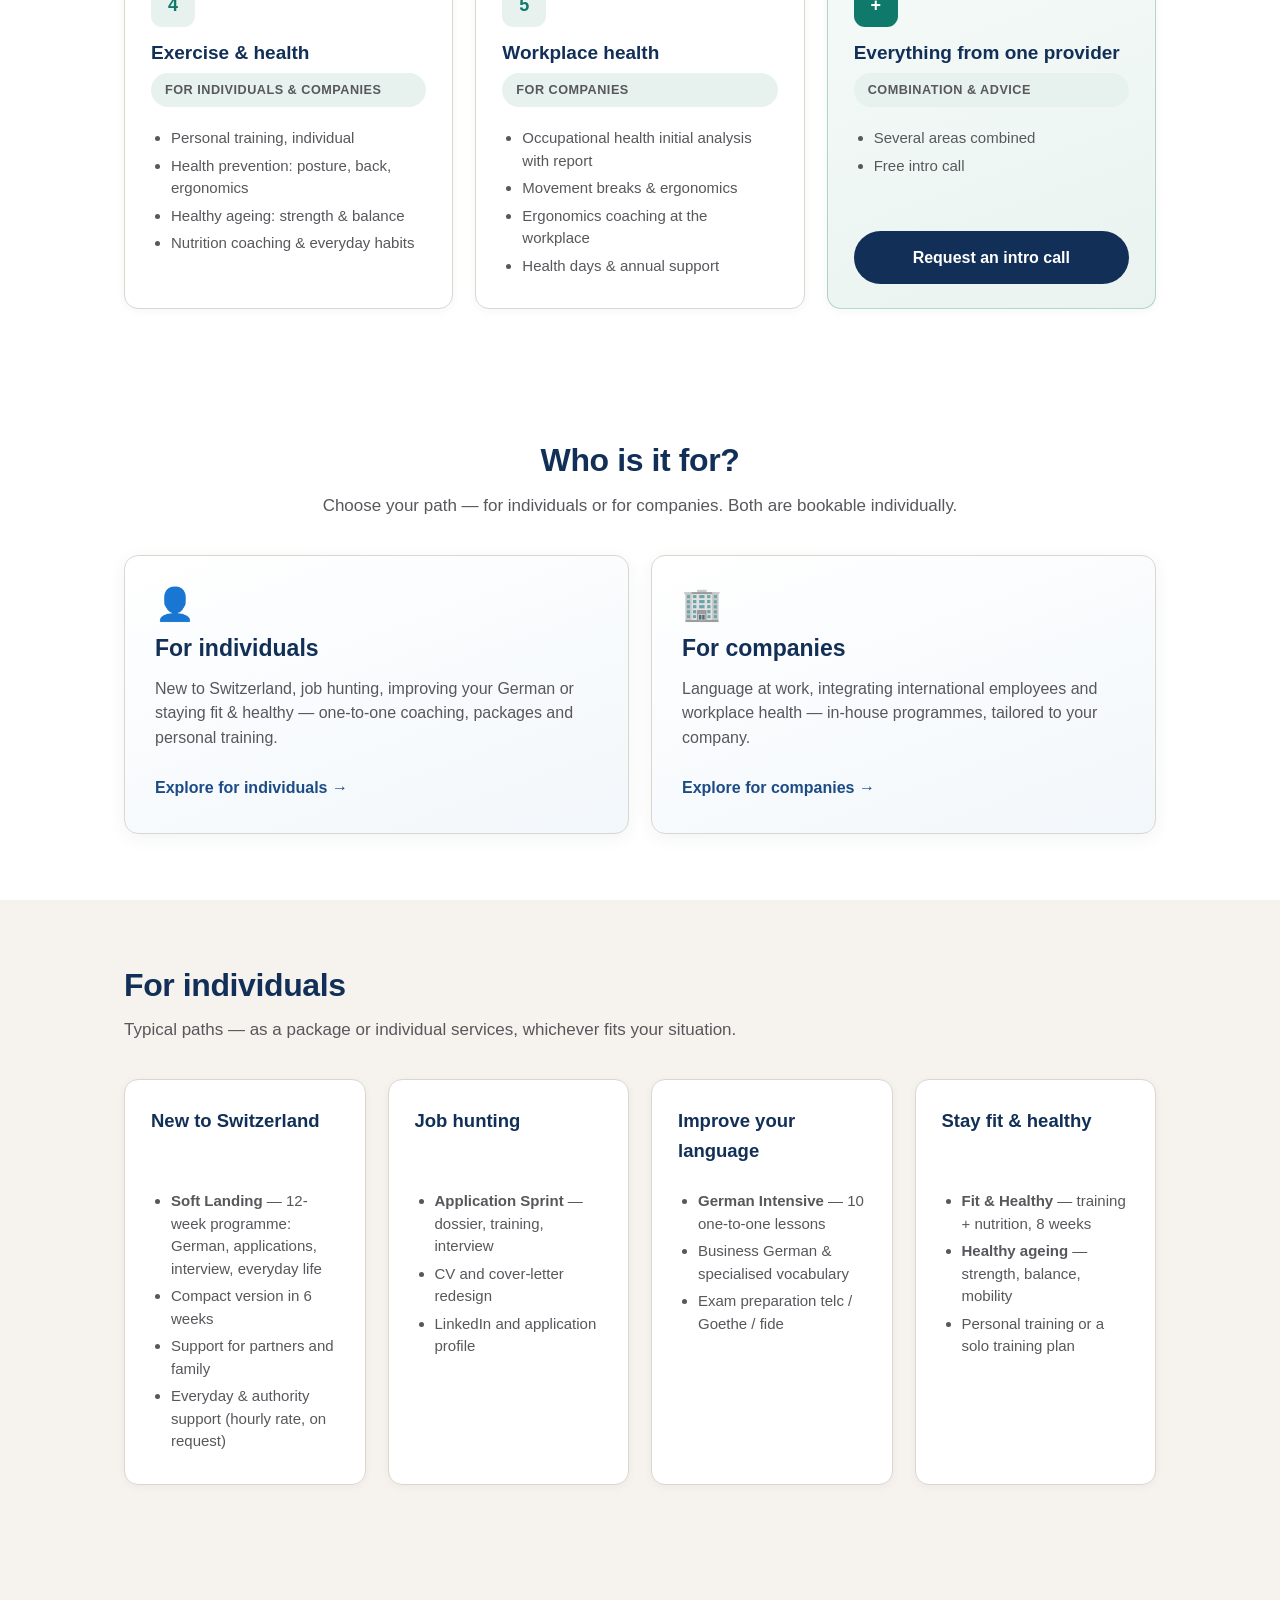
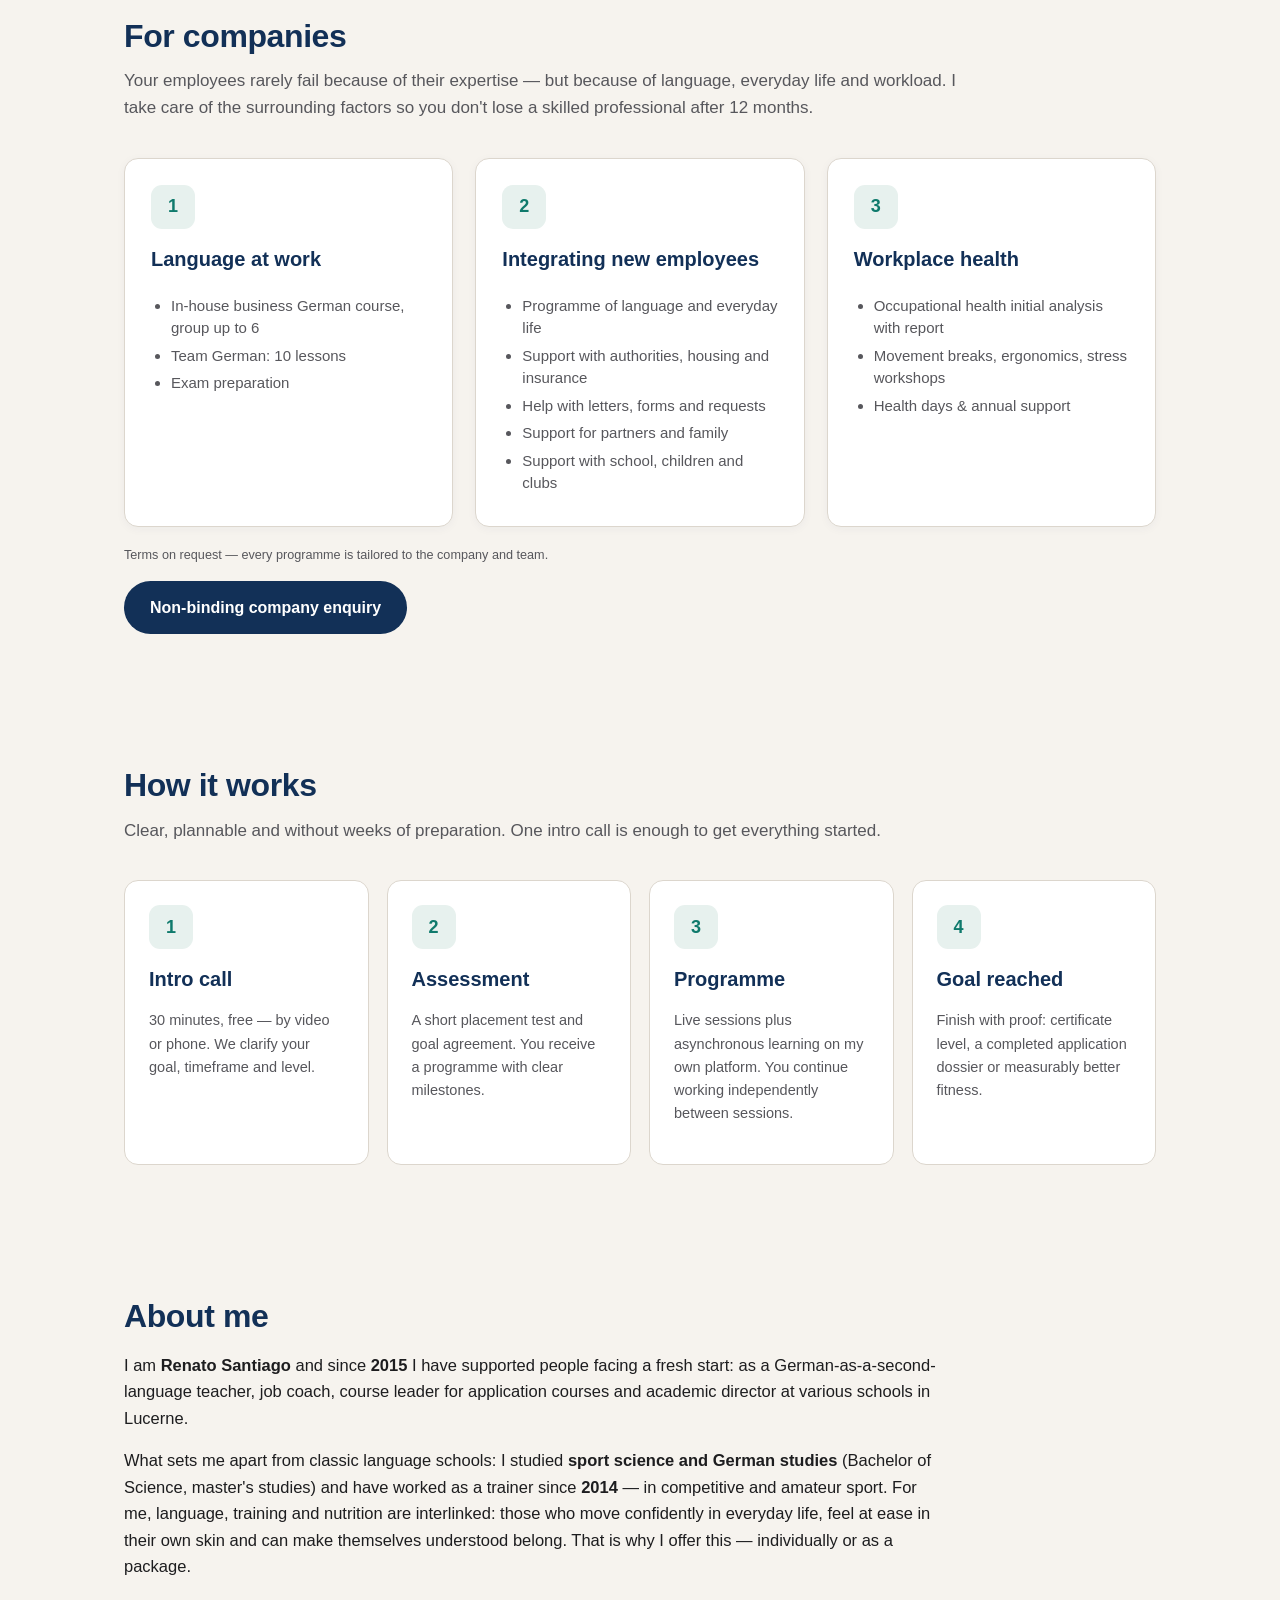
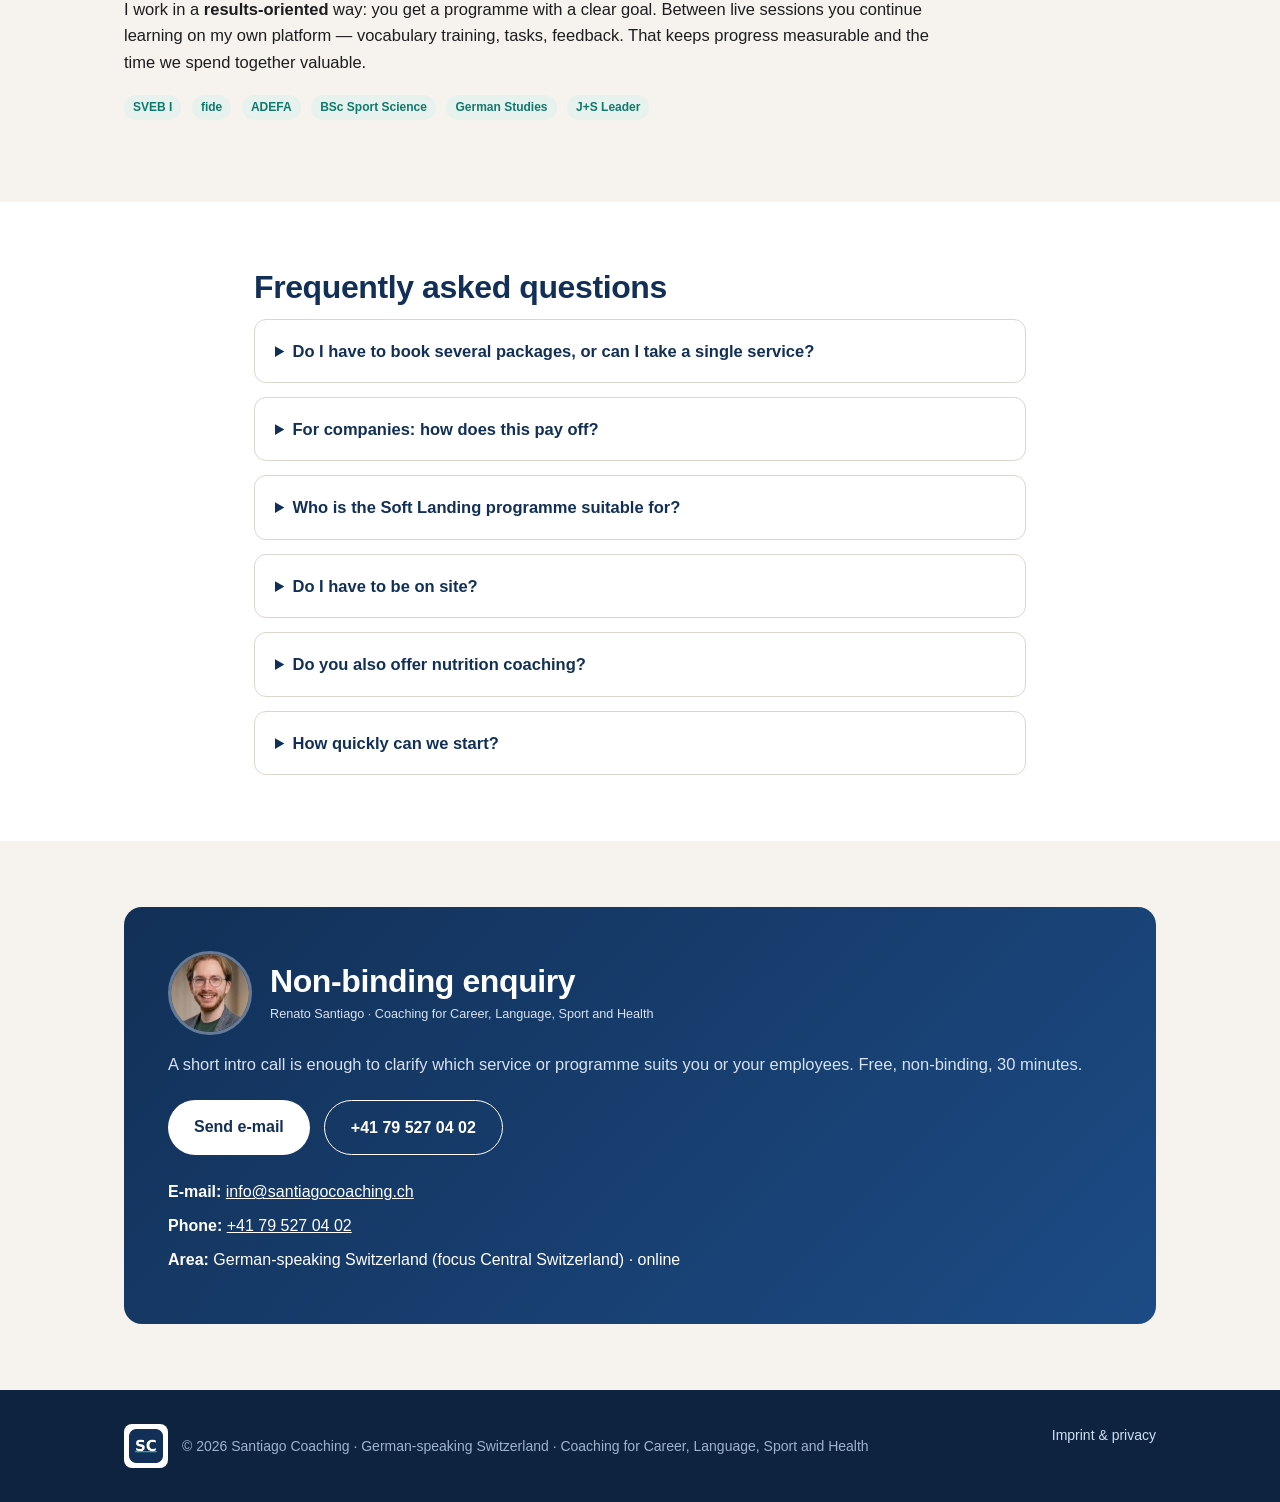
==== commit b8bc4984: "Recht: garantiebetonte Formulierung entschaerft (en/index.html)" ====
--- a/en/index.html
+++ b/en/index.html
@@ -41,7 +41,7 @@
 <header class="site">
   <div class="wrap">
     <div class="brand">
-      <img class="logo" src="../assets/logo-santiago-coaching.png" alt="Santiago Coaching" width="132" height="80">
+      <img class="logo" src="../assets/logo-santiago-coaching.png" alt="Santiago Coaching" width="46" height="46">
       <span class="brand-sub">Coaching for Career, Language, Sport and Health</span>
     </div>
     <nav class="main">
@@ -357,7 +357,7 @@
       </details>
       <details>
         <summary>For companies: how does this pay off?</summary>
-        <p>Experience shows that a failed international assignment costs a company a multiple of the integration programme — through re-recruitment, vacancy and lost productivity. The programme is therefore risk mitigation, not a training-cost line item. Terms on request.</p>
+        <p>Experience shows that a failed international assignment costs a company a multiple of the integration programme — through re-recruitment, vacancy and lost productivity. The programme therefore starts early, so that this cost does not arise in the first place; it is not a training-cost line item. Terms on request.</p>
       </details>
       <details>
         <summary>Who is the Soft Landing programme suitable for?</summary>
@@ -406,7 +406,7 @@
 <footer class="site">
   <div class="wrap">
     <div class="foot-brand">
-      <img src="../assets/logo-santiago-coaching.png" alt="Santiago Coaching" height="34">
+      <img src="../assets/logo-santiago-coaching.png" alt="Santiago Coaching" width="44" height="44">
       <span>© 2026 Santiago Coaching · German-speaking Switzerland · Coaching for Career, Language, Sport and Health</span>
     </div>
     <div>
--- a/assets/style.css
+++ b/assets/style.css
@@ -35,9 +35,9 @@
   backdrop-filter:blur(8px);
   border-bottom:1px solid var(--line);
 }
-header.site .wrap{display:flex;align-items:center;justify-content:space-between;gap:18px;height:78px}
+header.site .wrap{display:flex;align-items:center;justify-content:space-between;gap:18px;min-height:78px}
 .brand{display:flex;align-items:center;gap:16px;font-weight:700;color:var(--navy);letter-spacing:.2px;min-width:0}
-.brand img.logo{height:44px;width:auto;flex:none}
+.brand img.logo{height:46px;width:46px;object-fit:contain;display:block;flex:none}
 .brand .brand-sub{
   display:block;font-weight:500;color:var(--grey);font-size:11px;letter-spacing:.5px;
   text-transform:uppercase;border-left:1px solid var(--line);padding-left:16px;line-height:1.4;
@@ -257,7 +257,7 @@
 
 /* ---------- Wortmarke & Kontakt ---------- */
 .foot-brand{display:flex;align-items:center;gap:14px}
-.foot-brand img{background:#fff;border-radius:6px;padding:4px 6px}
+.foot-brand img{background:#fff;border-radius:8px;padding:5px;height:44px;width:44px;object-fit:contain;display:block;flex:none}
 .contact-head{display:flex;align-items:center;gap:18px;margin-bottom:14px}
 .contact-avatar{width:84px;height:84px;border-radius:50%;object-fit:cover;object-position:center 12%;border:3px solid rgba(255,255,255,.35);flex:none}
 @media (max-width:560px){
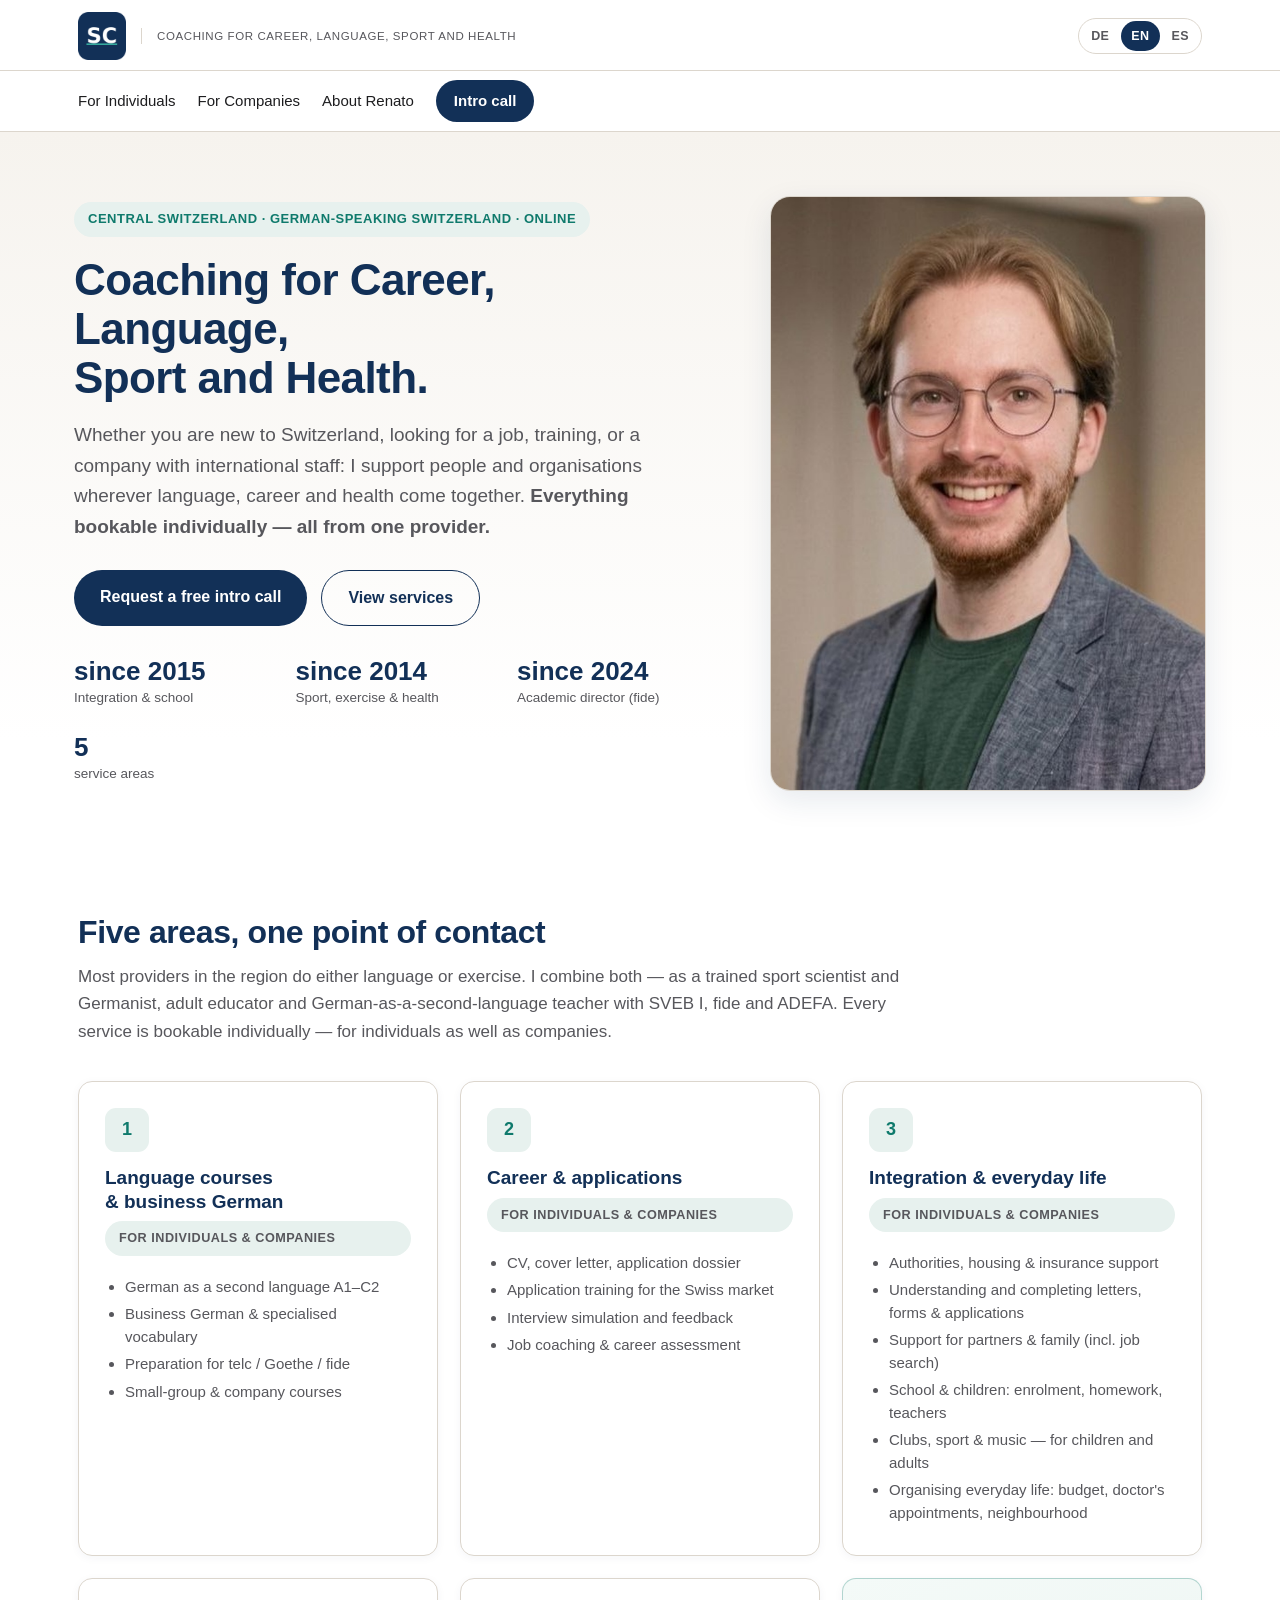
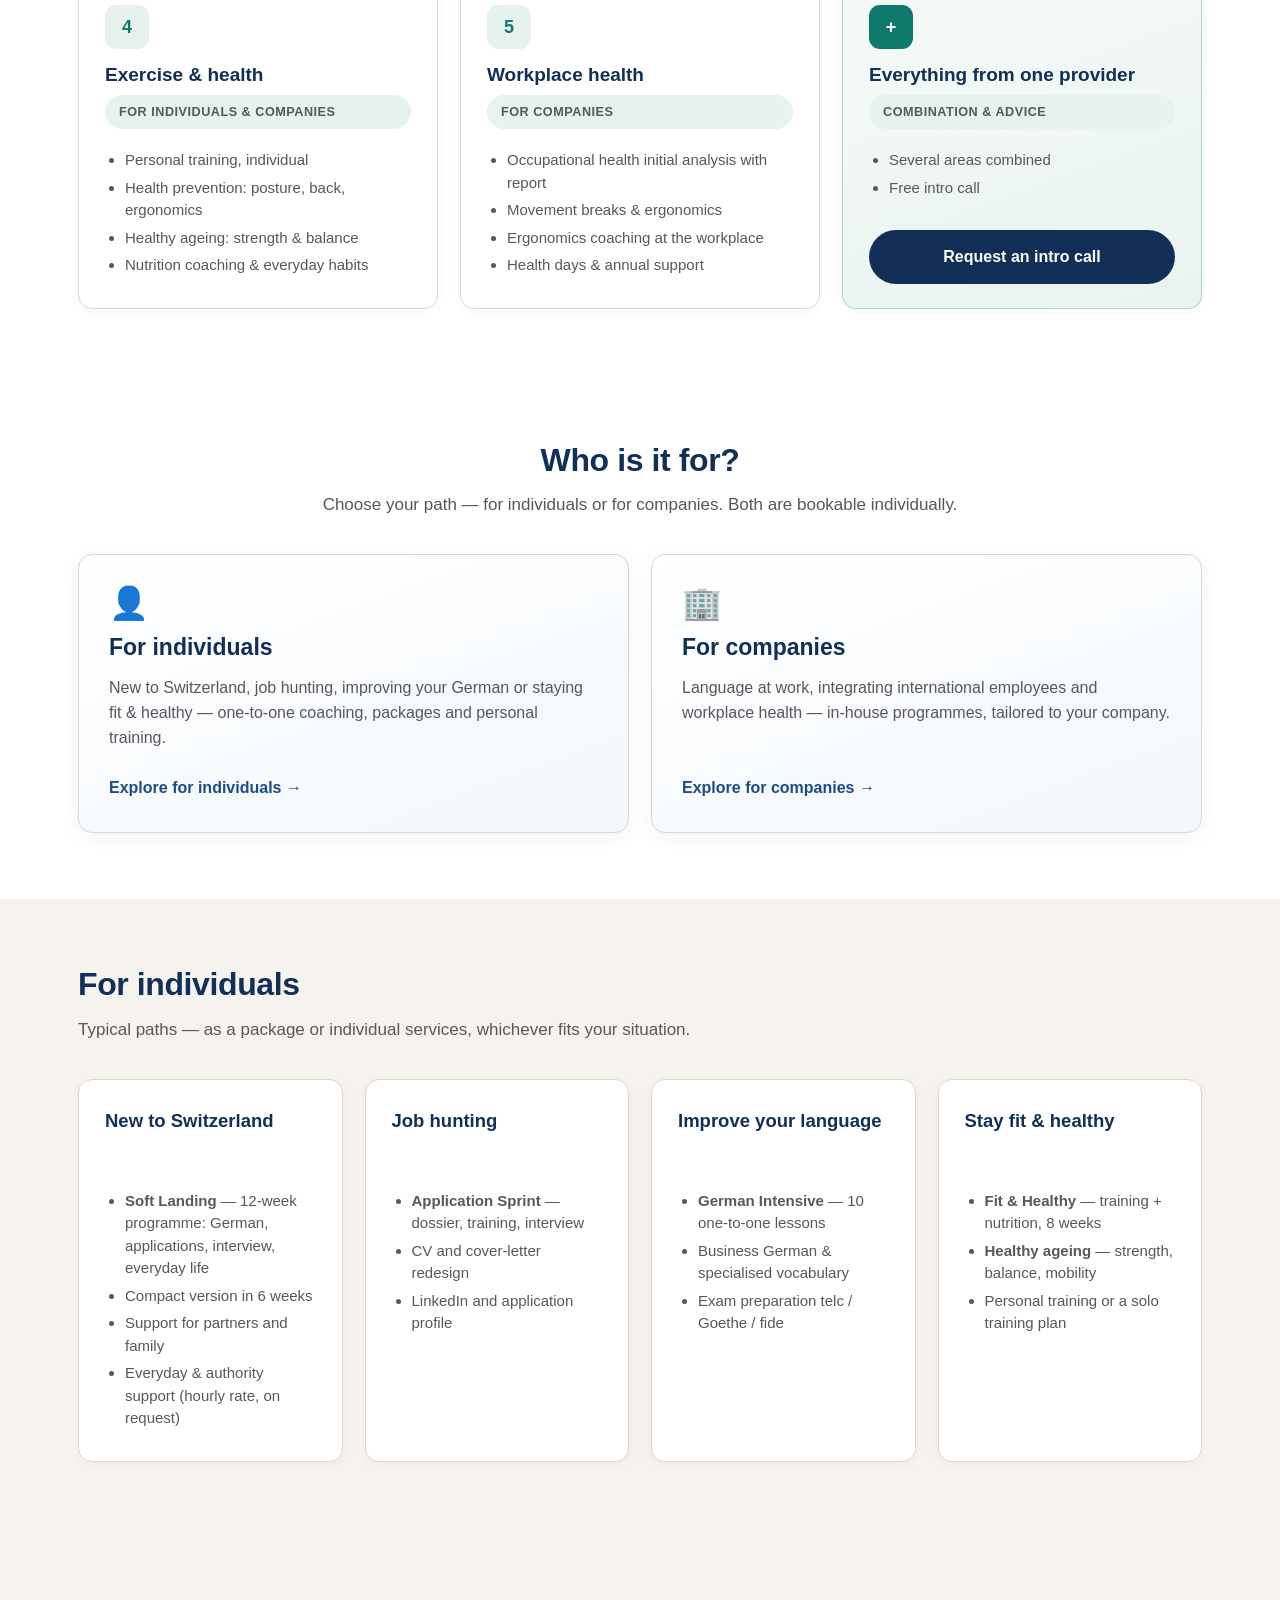
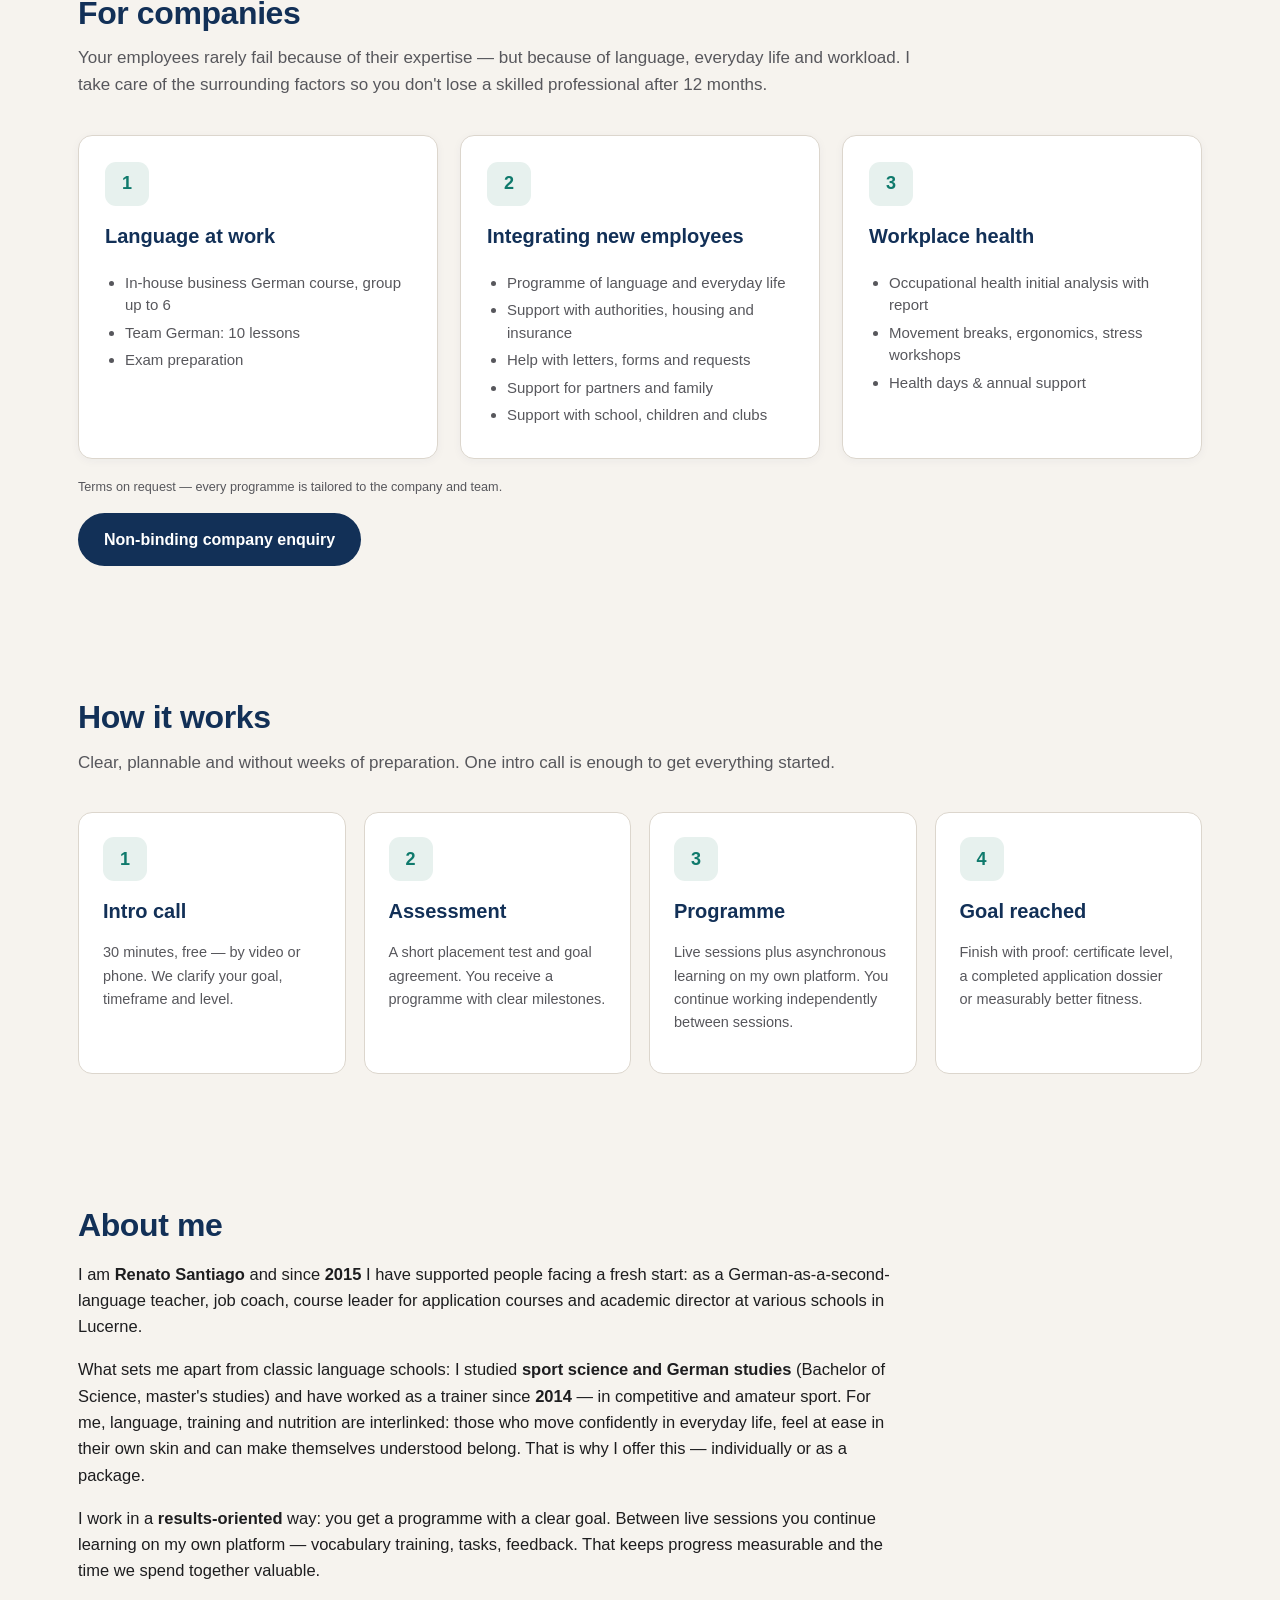
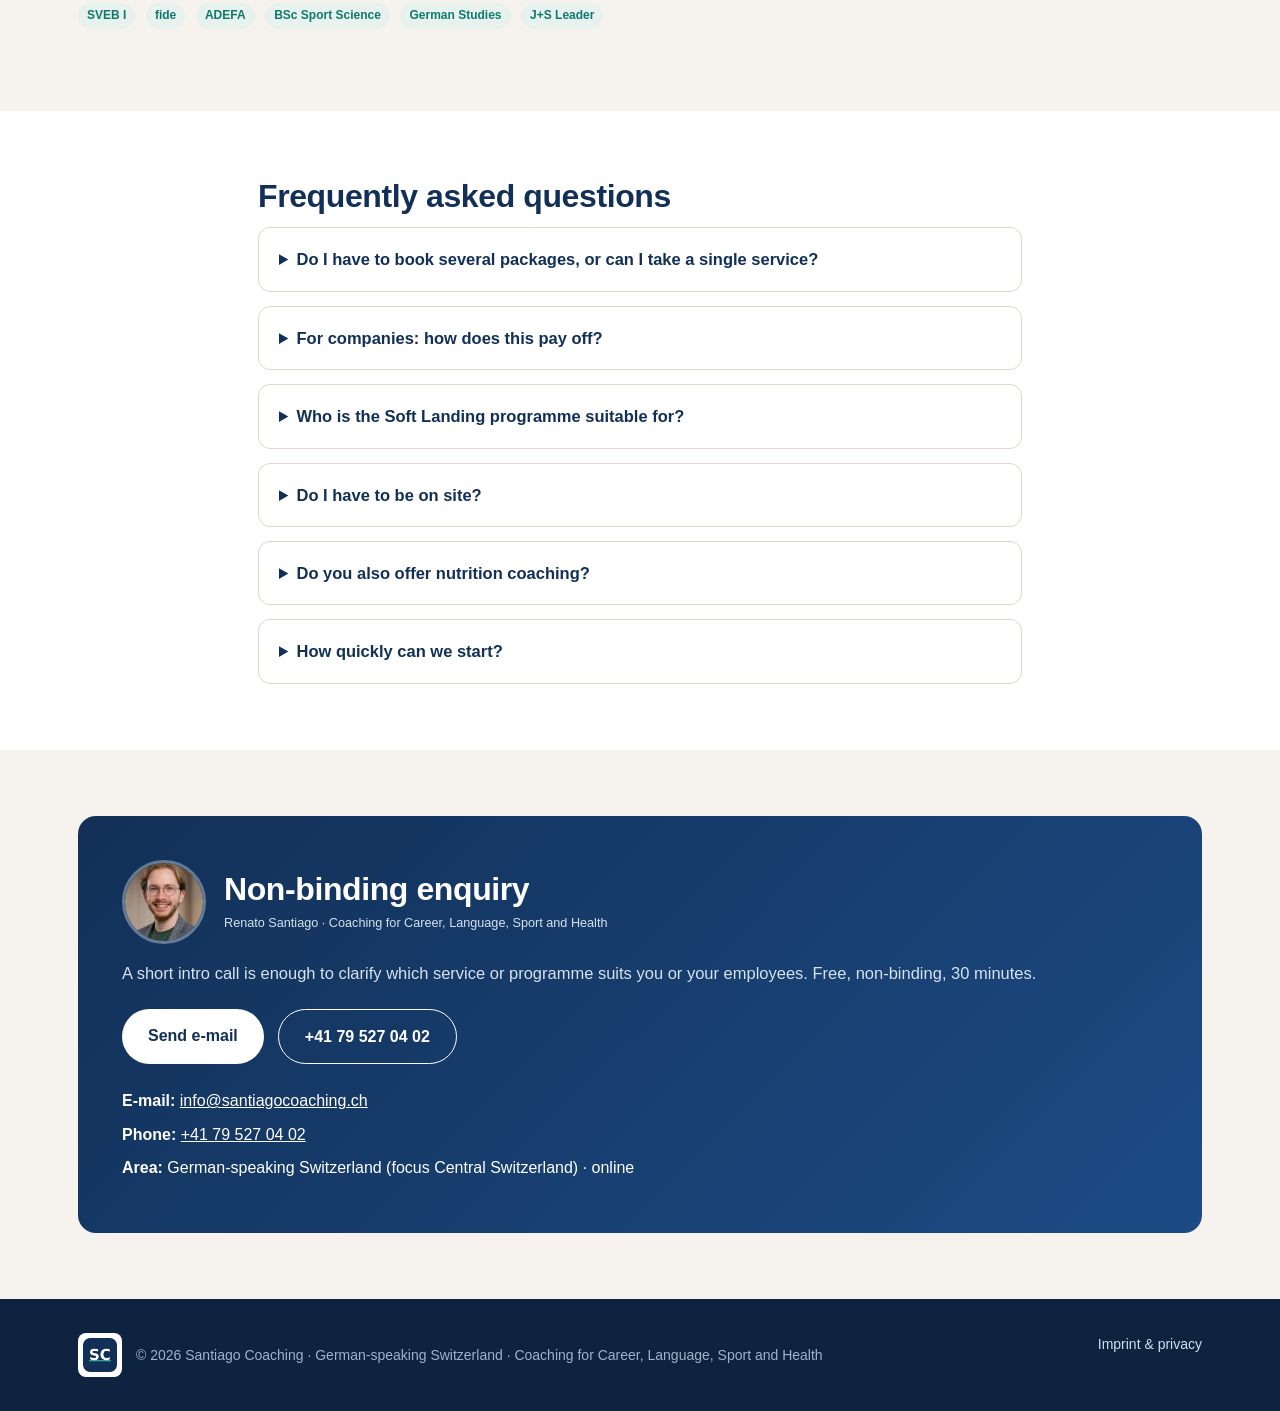
==== commit 2386ec33: "Recht: garantiebetonte Formulierung entschaerft (en/index.html)" ====
--- a/en/index.html
+++ b/en/index.html
@@ -40,22 +40,27 @@
 
 <header class="site">
   <div class="wrap">
-    <div class="brand">
-      <img class="logo" src="../assets/logo-santiago-coaching.png" alt="Santiago Coaching" width="46" height="46">
-      <span class="brand-sub">Coaching for Career, Language, Sport and Health</span>
-    </div>
-    <nav class="main">
-      <a href="../#services">Services</a>
-      <a href="../#private">For individuals</a>
-      <a href="../#companies">For companies</a>
-      <a href="../#about">About me</a>
-      <a class="cta" href="../#contact">Free intro call</a>
+    <div class="brandrow">
+      <a class="brand" href="./">
+        <img class="logo" src="../assets/logo-santiago-coaching.png" alt="Santiago Coaching – Renato Santiago" width="48" height="48">
+        <span class="brand-sub">Coaching for Career, Language, Sport and Health</span>
+      </a>
       <span class="langswitch">
         <a href="../">DE</a>
-        <a href="./" class="active">EN</a>
+        <a href="../en/" class="active">EN</a>
         <a href="../es/">ES</a>
       </span>
-    </nav>
+    </div>
+  </div>
+  <div class="navrow">
+    <div class="wrap">
+      <nav class="main">
+      <a href="#privat">For Individuals</a>
+      <a href="#firmen">For Companies</a>
+      <a href="#ueber">About Renato</a>
+      <a class="cta" href="#kontakt">Intro call</a>
+      </nav>
+    </div>
   </div>
 </header>
 
--- a/assets/style.css
+++ b/assets/style.css
@@ -25,7 +25,7 @@
 a{color:var(--navy-2);text-decoration:none}
 a:hover{text-decoration:underline}
 
-.wrap{max-width:1080px;margin:0 auto;padding:0 24px}
+.wrap{max-width:1180px;margin:0 auto;padding:0 28px}
 .narrow{max-width:820px}
 
 /* ---------- Header ---------- */
@@ -35,41 +35,52 @@
   backdrop-filter:blur(8px);
   border-bottom:1px solid var(--line);
 }
-header.site .wrap{display:flex;align-items:center;justify-content:space-between;gap:18px;min-height:78px}
-.brand{display:flex;align-items:center;gap:16px;font-weight:700;color:var(--navy);letter-spacing:.2px;min-width:0}
-.brand img.logo{height:46px;width:46px;object-fit:contain;display:block;flex:none}
+/* Zeile 1: Wortmarke + Slogan (links) · Sprachwahl (rechts) */
+header.site .brandrow{display:flex;align-items:center;justify-content:space-between;gap:20px;padding:12px 0 10px}
+.brand{display:flex;align-items:center;gap:15px;font-weight:700;color:var(--navy);letter-spacing:.2px;min-width:0}
+.brand img.logo{height:48px;width:48px;object-fit:contain;display:block;flex:none}
 .brand .brand-sub{
-  display:block;font-weight:500;color:var(--grey);font-size:11px;letter-spacing:.5px;
-  text-transform:uppercase;border-left:1px solid var(--line);padding-left:16px;line-height:1.4;
-  white-space:nowrap;overflow:hidden;text-overflow:ellipsis;
-}
-nav.main{display:flex;gap:18px;font-size:15px;align-items:center;flex-wrap:wrap;justify-content:flex-end;min-width:0}
-nav.main a{white-space:nowrap}
-nav.main a{color:var(--ink);font-weight:500}
+  display:block;font-weight:500;color:var(--grey);font-size:11.5px;letter-spacing:.6px;
+  text-transform:uppercase;border-left:1px solid var(--line);padding-left:15px;line-height:1.45;
+  white-space:nowrap;
+}
+/* Sprachwahl in Zeile 1, rechts */
+header.site .langswitch{display:flex;gap:2px;align-items:center;border:1px solid var(--line);border-radius:999px;padding:2px;flex:none}
+header.site .langswitch a{
+  font-size:12.5px;font-weight:600;padding:5px 10px;border-radius:999px;color:var(--grey);
+  letter-spacing:.4px;
+}
+header.site .langswitch a:hover{background:#eef3f9;text-decoration:none}
+header.site .langswitch a.active{background:var(--navy);color:#fff}
+/* Zeile 2: Navigation, volle Breite */
+header.site .navrow{border-top:1px solid var(--line)}
+nav.main{display:flex;gap:22px;font-size:15px;align-items:center;justify-content:flex-start;flex-wrap:wrap;padding:9px 0;min-width:0}
+nav.main a{color:var(--ink);font-weight:500;white-space:nowrap}
 nav.main a.cta{
-  background:var(--navy);color:#fff;padding:10px 18px;border-radius:999px;font-weight:600;
+  background:var(--navy);color:#fff;padding:9px 18px;border-radius:999px;font-weight:600;
 }
 nav.main a.cta:hover{background:var(--navy-2);text-decoration:none}
 nav.main a.nav-home{color:var(--navy);font-weight:600}
-
-/* ---------- Language switcher ---------- */
-nav.main .langswitch{display:flex;gap:2px;align-items:center;border:1px solid var(--line);border-radius:999px;padding:2px;flex:none;order:99}
-nav.main .langswitch a{
-  font-size:12.5px;font-weight:600;padding:5px 9px;border-radius:999px;color:var(--grey);
-  letter-spacing:.4px;
-}
-nav.main .langswitch a:hover{background:#eef3f9;text-decoration:none}
-nav.main .langswitch a.active{background:var(--navy);color:#fff}
 @media (max-width:900px){
-  nav.main{gap:14px;font-size:14px}
-  nav.main .langswitch a{padding:4px 7px;font-size:12px}
+  .brand .brand-sub{font-size:11px}
+  .brand img.logo{height:44px;width:44px}
+  nav.main{gap:18px;font-size:14.5px}
+  header.site .langswitch a{padding:4px 8px;font-size:12px}
 }
 @media (max-width:820px){
-  header.site .wrap{height:auto;flex-wrap:wrap;gap:10px;padding-top:12px;padding-bottom:12px}
-  nav.main{order:3;width:100%;justify-content:flex-start;gap:14px;flex-wrap:wrap}
-  nav.main .langswitch{margin-left:auto}
-  .brand .brand-sub{border-left:0;padding-left:0;white-space:normal}
+  header.site .brandrow{flex-wrap:wrap;gap:12px}
+  .brand .brand-sub{border-left:0;padding-left:0;white-space:normal;font-size:10.5px;letter-spacing:.4px}
+  nav.main{justify-content:flex-start;gap:16px}
   .hero .wrap{padding-top:32px}
+}
+@media (max-width:640px){
+  header.site .brandrow{justify-content:space-between}
+  .brand{gap:11px}
+  .brand img.logo{height:40px;width:40px}
+  .brand .brand-sub{display:none}
+  header.site .langswitch{margin-left:auto}
+  nav.main{gap:14px;font-size:14px;flex-wrap:wrap}
+  nav.main a.cta{padding:8px 14px}
 }
 
 
@@ -202,7 +213,6 @@
 
 @media (max-width:1100px){
   .grid.c5{grid-template-columns:repeat(3,minmax(0,1fr))}
-  .brand .brand-sub{display:none}
 }
 @media (max-width:900px){
   .hero .wrap{grid-template-columns:1fr;gap:34px;padding:48px 24px 38px}
